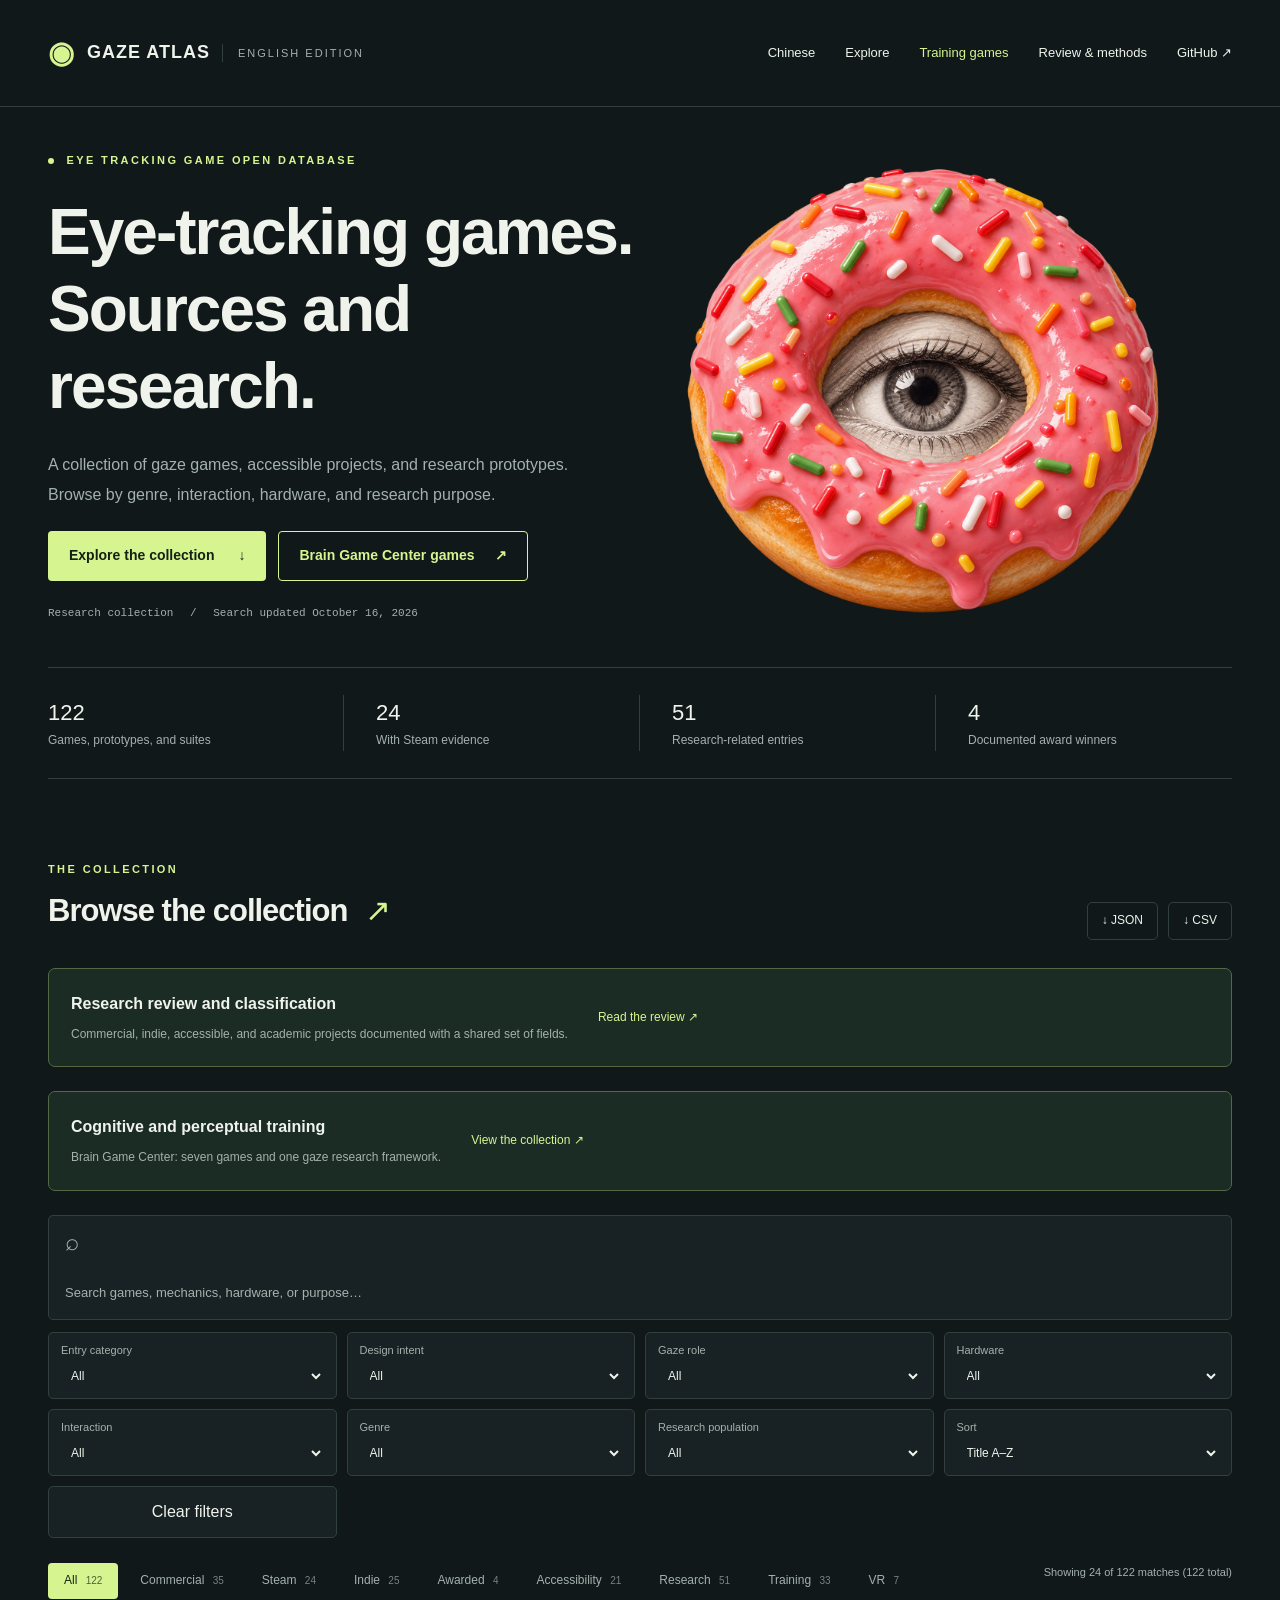
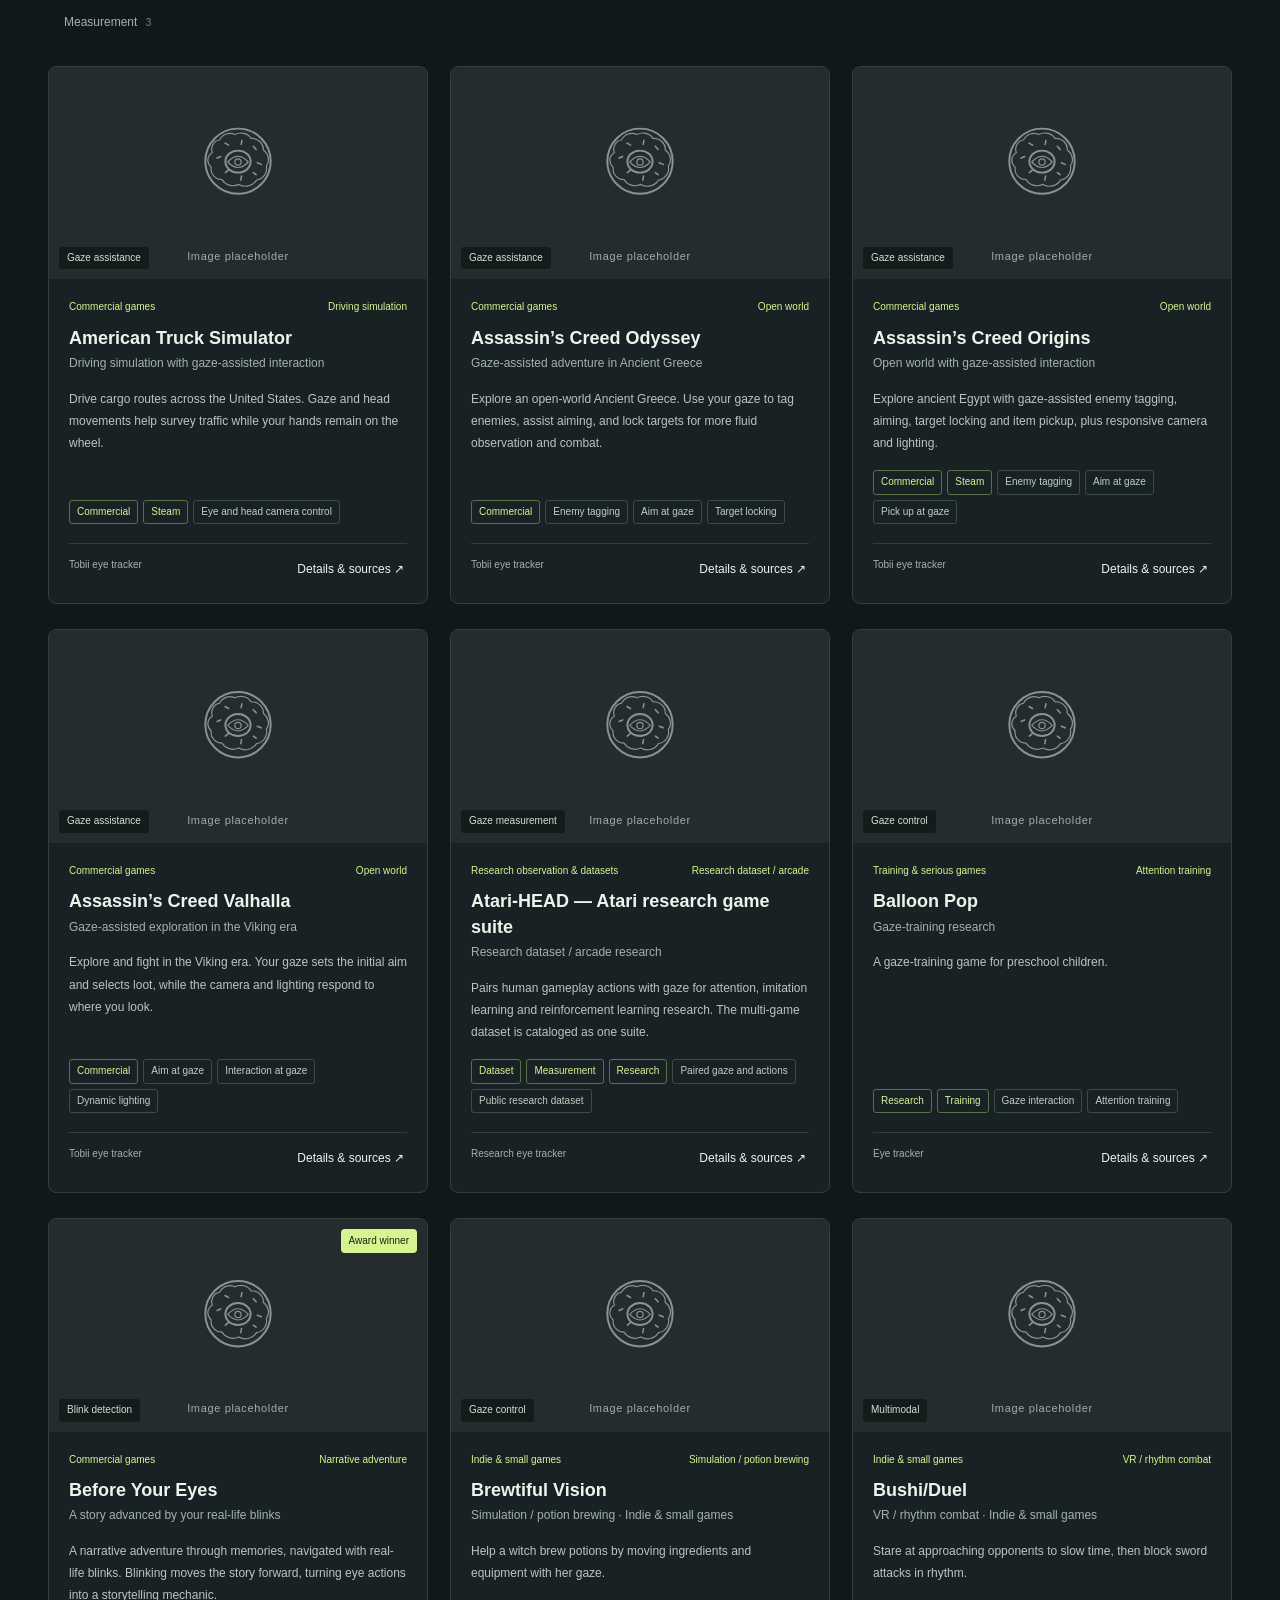
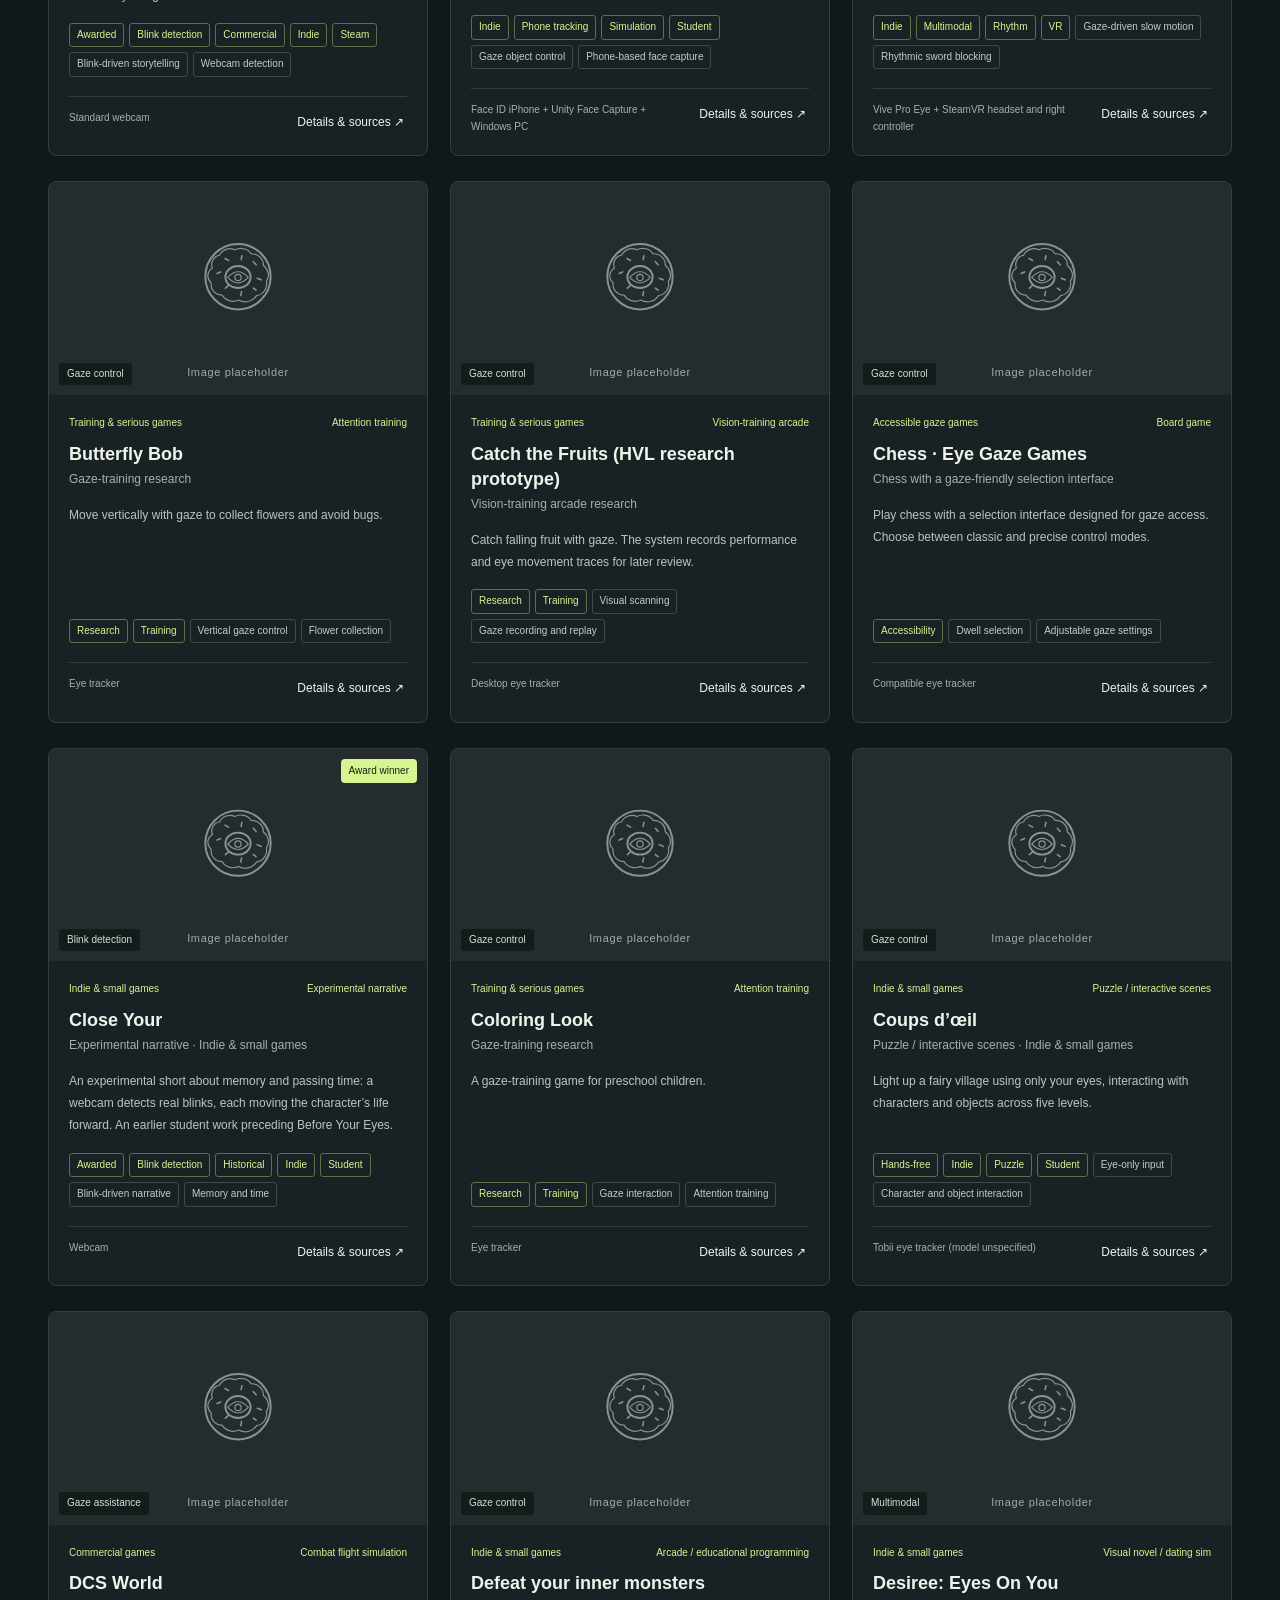
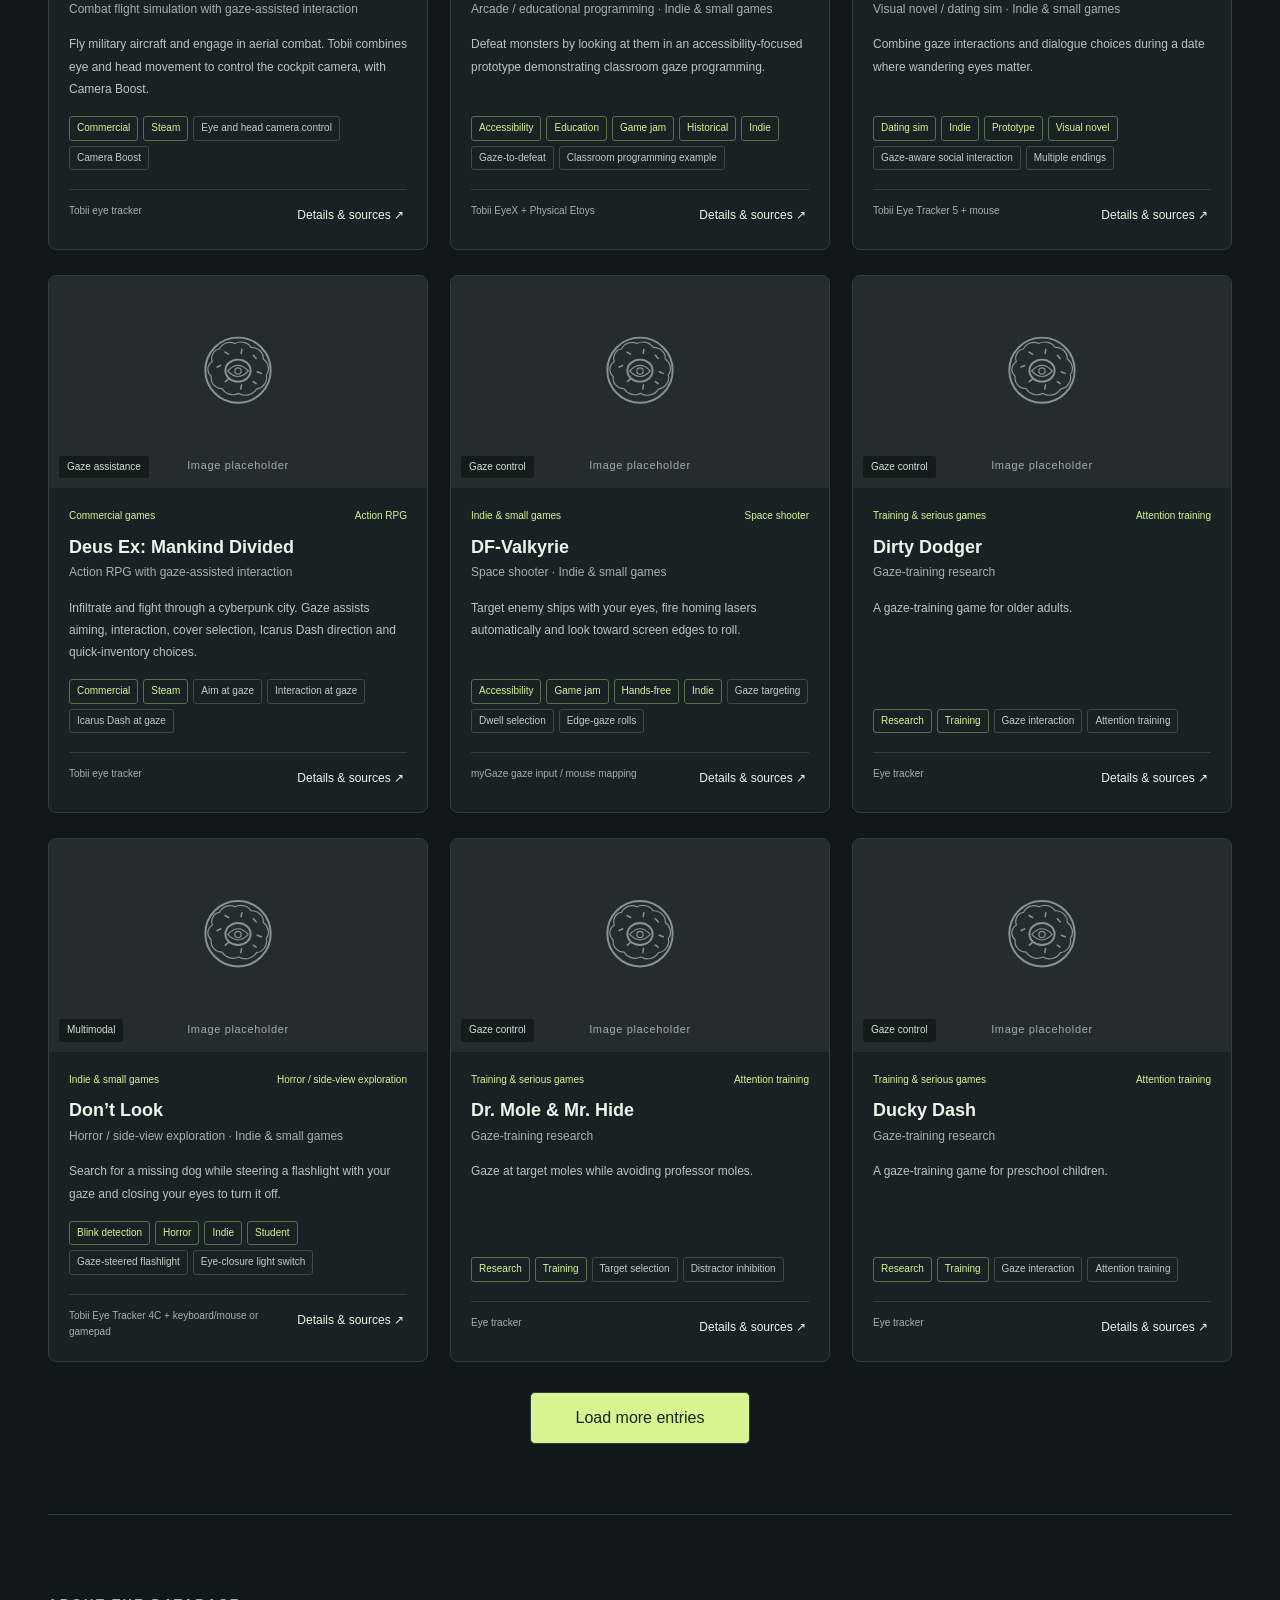
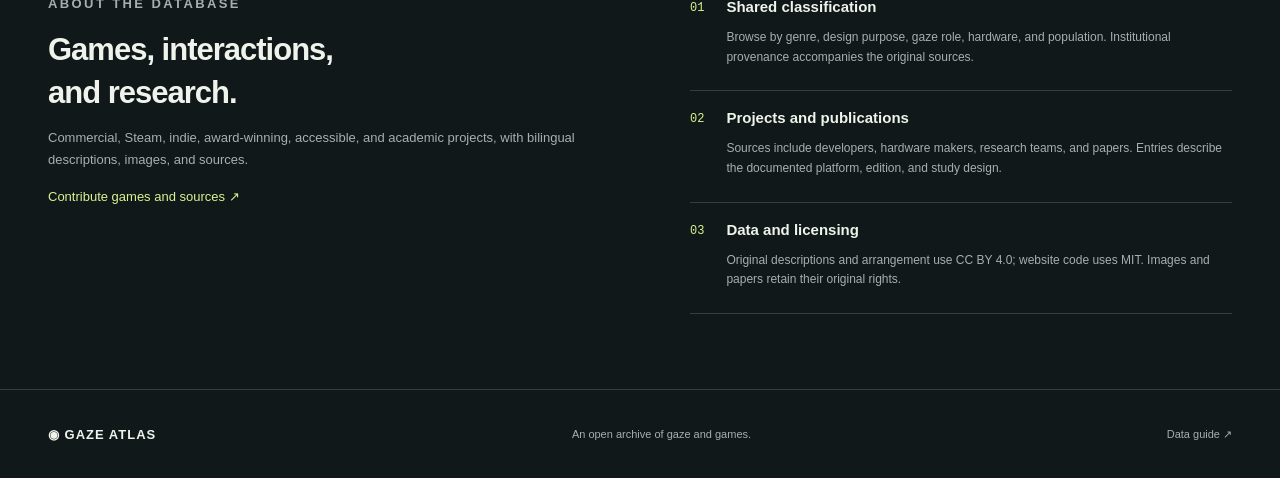
==== en/index.html @ c1f65f8a "Replace generic image placeholder with a gray line-art donut-eye icon" ====
<!doctype html>
<html lang="en"><head><meta charset="utf-8"><meta name="viewport" content="width=device-width,initial-scale=1"><meta name="description" content="An open database of eye-tracking games: commercial titles, accessible gaze games, and research prototypes, with images, hardware requirements, and sources."><title>Gaze Atlas · Eye-Tracking Game Open Database</title><link rel="stylesheet" href="../style.css?v=20261016-graydonut"><script src="../app.js?v=20261016-graydonut" defer></script><link rel="alternate" hreflang="zh-CN" href="../"><link rel="alternate" hreflang="en" href="./"><style>html[lang=en] h1{font-size:clamp(44px,5vw,70px);letter-spacing:-2px}html[lang=en] .stats strong{font-size:22px}html[lang=en] .toolbar label{flex-wrap:wrap}html[lang=en] .detail-body dl{grid-template-columns:105px 1fr}@media(max-width:640px){html[lang=en] .hero h1{font-size:48px}html[lang=en] nav{gap:12px}html[lang=en] h2{font-size:23px}html[lang=en] .section-head{gap:10px}html[lang=en] .downloads{flex-shrink:0}html[lang=en] .filter-row button{font-size:11px;padding:8px}html[lang=en] .toolbar select{max-width:140px}}</style></head>
<body><a class="skip" href="#catalog">Skip to game collection</a><header><a class="brand" href="./"><span class="eye">◉</span> GAZE ATLAS <span class="brand-sub">ENGLISH EDITION</span></a><nav aria-label="Main navigation"><a href="../" lang="zh-CN" aria-label="Switch to Chinese">Chinese</a><a href="#catalog">Explore</a><a class="training-nav" href="related-training.html">Training games</a><a href="review.html">Review & methods</a><a href="https://github.com/sharkburger/eyeTrackingGame_OpenDataBase" target="_blank" rel="noopener">GitHub ↗</a></nav></header>
<main><section class="hero"><div><p class="eyebrow"><span></span> EYE TRACKING GAME OPEN DATABASE</p><h1>Eye-tracking games.<br>Sources and research.</h1><p class="intro">A collection of gaze games, accessible projects, and research prototypes.<br>Browse by genre, interaction, hardware, and research purpose.</p><div class="hero-actions"><a class="primary" href="#catalog">Explore the collection <span>↓</span></a><a class="secondary" href="related-training.html">Brain Game Center games <span>↗</span></a></div><p class="edition">Research collection <span>/</span> Search updated October 16, 2026</p></div><div class="hero-art hero-donut" aria-hidden="true"><img src="../assets/donut-eye.png?v=20261016-graydonut" alt="" width="1254" height="1254" fetchpriority="high"></div></section>
<section class="stats" aria-label="Database statistics"><div><strong id="total">…</strong><span>Games, prototypes, and suites</span></div><div><strong id="steam-count">…</strong><span>With Steam evidence</span></div><div><strong id="research-count">…</strong><span>Research-related entries</span></div><div><strong id="award-count">…</strong><span>Documented award winners</span></div></section>
<section id="catalog" class="catalog"><div class="section-head"><div><p class="eyebrow">THE COLLECTION</p><h2>Browse the collection<span>↗</span></h2></div><div class="downloads"><a href="data/games.json?v=20261016-graydonut" download>↓ JSON</a><a href="data/games.csv?v=20261016-graydonut" download>↓ CSV</a></div></div><div class="review-callout"><div><b>Research review and classification</b><p>Commercial, indie, accessible, and academic projects documented with a shared set of fields.</p></div><a href="review.html">Read the review ↗</a></div>
 <div class="review-callout training-link"><div><b>Cognitive and perceptual training</b><p>Brain Game Center: seven games and one gaze research framework.</p></div><a href="related-training.html">View the collection ↗</a></div><div class="toolbar"><label class="search"><span>⌕</span><input id="search" type="search" placeholder="Search games, mechanics, hardware, or purpose…" aria-label="Search games"></label></div><div class="advanced-filters"><label>Entry category<select id="category"><option value="">All</option></select></label><label>Design intent<select id="intent"><option value="">All</option></select></label><label>Gaze role<select id="role"><option value="">All</option></select></label><label>Hardware<select id="device"><option value="">All</option></select></label><label>Interaction<select id="interaction"><option value="">All</option></select></label><label>Genre<select id="genre"><option value="">All</option></select></label><label>Research population<select id="population"><option value="">All</option></select></label><label>Sort<select id="sort"><option value="curated">Title A–Z</option><option value="title">Title Z–A</option><option value="year">Verified year, newest</option></select></label><button id="clear-filters">Clear filters</button></div><div class="filter-row"><div id="categories" role="group" aria-label="Cross-cutting tags"></div><span id="count" aria-live="polite"></span></div><div id="grid" class="grid"></div><div class="more-wrap"><button id="more" hidden>Load more entries</button></div><div id="empty" hidden><h3>Explore more entries</h3><p>Try a different keyword or reset the filters.</p><button id="reset">Reset filters</button></div><p id="error" hidden role="alert">Unable to load the collection. Refresh the page or download the <a href="data/games.json?v=20261016-graydonut">JSON dataset</a>.</p></section>
<section id="about" class="about"><div><p class="eyebrow">ABOUT THE DATABASE</p><h2>Games, interactions,<br>and research.</h2><p>Commercial, Steam, indie, award-winning, accessible, and academic projects, with bilingual descriptions, images, and sources.</p><a href="https://github.com/sharkburger/eyeTrackingGame_OpenDataBase/issues/new">Contribute games and sources ↗</a></div><div class="method"><article><span>01</span><div><h3>Shared classification</h3><p>Browse by genre, design purpose, gaze role, hardware, and population. Institutional provenance accompanies the original sources.</p></div></article><article><span>02</span><div><h3>Projects and publications</h3><p>Sources include developers, hardware makers, research teams, and papers. Entries describe the documented platform, edition, and study design.</p></div></article><article><span>03</span><div><h3>Data and licensing</h3><p>Original descriptions and arrangement use CC BY 4.0; website code uses MIT. Images and papers retain their original rights.</p></div></article></div></section></main>
<footer><a class="brand" href="./">◉ GAZE ATLAS</a><p>An open archive of gaze and games.</p><a href="README.md">Data guide ↗</a></footer>
<dialog id="detail" aria-labelledby="detail-title"><button class="close" aria-label="Close details">×</button><div id="detail-content"></div></dialog><noscript><p>The collection requires JavaScript. You can still download <a href="data/games.json?v=20261016-graydonut">JSON</a> or <a href="data/games.csv?v=20261016-graydonut">CSV</a> to view all entries.</p></noscript></body></html>
---- style.css ----
:root{color-scheme:dark;--bg:#101819;--panel:#182224;--ink:#eff3eb;--muted:#a4b1ad;--accent:#d6f591;--line:#31403e}*{box-sizing:border-box}html{scroll-behavior:smooth;scroll-padding-top:24px}body{margin:0;background:var(--bg);color:var(--ink);font-family:Inter,"PingFang SC","Microsoft YaHei",sans-serif;line-height:1.65}a{color:inherit;text-decoration:none}button,input,select{font:inherit}button,a,input,select{touch-action:manipulation}button,a{transition:background .2s,color .2s,transform .2s}a:hover{color:var(--accent)}:focus-visible{outline:2px solid var(--accent);outline-offset:5px}.skip{position:absolute;left:20px;top:-100px;background:var(--accent);color:#102014;padding:12px;z-index:10}.skip:focus{top:8px}header,main,footer{max-width:1380px;margin:auto}header{padding:28px 48px;display:flex;justify-content:space-between;align-items:center;border-bottom:1px solid var(--line)}.brand{font-size:18px;font-weight:800;letter-spacing:1px;display:flex;gap:12px;align-items:center}.eye{font-size:30px;color:var(--accent)}.brand-sub{font-size:11px;letter-spacing:2px;color:var(--muted);border-left:1px solid var(--line);padding-left:15px;font-weight:400}nav{display:flex;gap:30px;font-size:13px}main{padding:0 48px}.hero{position:relative;min-height:560px;display:grid;grid-template-columns:1.15fr 1fr;align-items:center;overflow:hidden}.eyebrow{color:var(--accent);font-size:11px;letter-spacing:2.4px;font-weight:600}.eyebrow span{display:inline-block;background:var(--accent);width:6px;height:6px;border-radius:50%;margin-right:7px}h1{font-size:clamp(48px,5.6vw,78px);letter-spacing:-3px;line-height:1.2;margin:25px 0}.intro{font-size:16px;color:var(--muted);line-height:1.9}.primary{background:var(--accent);color:#152014;display:inline-flex;gap:45px;padding:13px 21px;font-size:14px;font-weight:700;margin-top:20px;border-radius:4px}.primary:hover{background:#e5ffb1;color:#152014;transform:translateY(-2px)}.edition{font-family:monospace;color:var(--muted);font-size:11px;margin-top:23px}.edition span{padding:0 10px}.hero-art{position:relative;aspect-ratio:1;max-height:480px;background:radial-gradient(ellipse at center,#263a2b55,transparent 65%)}.orbit{position:absolute;left:50%;top:50%;border:1px solid #63865d66;border-radius:50%;transform:translate(-50%,-50%)}.orbit-a{width:90%;height:90%}.orbit-b{width:70%;height:70%;border-style:dashed;transform:translate(-50%,-50%) rotate(25deg)}.orbit-c{width:44%;height:44%;border:1px solid #a7cb7288;background:radial-gradient(circle,#d6f59114,transparent 75%)}.hero-art:before,.hero-art:after{content:"";position:absolute;background:#52684c55;left:50%;top:6%;width:1px;height:88%}.hero-art:after{transform:rotate(90deg)}.reticle{position:absolute;left:50%;top:50%;transform:translate(-50%,-50%);border:1px solid var(--accent);height:70px;width:105px;display:grid;place-content:center;background:#18251c;border-radius:50%;box-shadow:0 0 65px #d6f59122}.reticle span{color:var(--accent);font-size:30px;text-align:center;line-height:1}.reticle b{position:absolute;white-space:nowrap;left:10px;top:85px;font-size:10px;font-family:monospace;color:var(--accent);letter-spacing:2px}.art-label{position:absolute;color:#b4c7a4;font-family:monospace;letter-spacing:2px;font-size:10px}.label-a{left:3%;top:20%}.label-b{right:0;bottom:25%}.label-c{left:32%;bottom:0}.dot{width:9px;height:9px;border-radius:50%;background:var(--accent);position:absolute;box-shadow:0 0 14px #d6f591}.dot-a{top:25%;right:24%}.dot-b{bottom:18%;left:21%}.stats{border-block:1px solid var(--line);display:grid;grid-template-columns:repeat(4,1fr);padding:27px 0}.stats div{display:flex;flex-direction:column;padding-left:32px;border-right:1px solid var(--line)}.stats div:first-child{padding-left:0}.stats div:last-child{border:0}.stats strong{font-size:24px;font-weight:500}.stats span{font-size:12px;color:var(--muted)}.catalog{padding:70px 0}.section-head{display:flex;justify-content:space-between;align-items:end;margin-bottom:28px}h2{font-size:31px;line-height:1.4;letter-spacing:-1px;margin:8px 0}h2 span{color:var(--accent);margin-left:18px;font-weight:400}.downloads{display:flex;gap:10px}.downloads a{border:1px solid var(--line);border-radius:5px;padding:8px 14px;font-size:12px}.toolbar{display:flex;gap:12px}.toolbar label{font-size:11px;color:var(--muted);display:flex;align-items:center;gap:12px;padding:10px 15px;background:var(--panel);border:1px solid var(--line);border-radius:5px}.toolbar .search{flex:1;padding:6px 16px}.search span{font-size:24px}.search input{width:100%;background:transparent;border:0;color:var(--ink);padding:9px 0;font-size:13px}.search input::placeholder{color:var(--muted)}select{max-width:185px;border:0;background:var(--panel);color:var(--ink);font-size:12px;padding:6px}.filter-row{display:flex;justify-content:space-between;align-items:center;margin:25px 0}.filter-row button{background:transparent;border:0;color:var(--muted);font-size:12px;padding:8px 16px;cursor:pointer;border-radius:4px}.filter-row button[aria-pressed=true]{background:var(--accent);color:#182313}.filter-row button:hover{color:var(--ink);background:#34433c}.filter-row #categories{display:flex;gap:6px}#count{font-size:11px;color:var(--muted)}.grid{display:grid;grid-template-columns:repeat(3,minmax(0,1fr));gap:25px 22px}.card{background:var(--panel);border:1px solid var(--line);border-radius:8px;overflow:hidden;display:flex;flex-direction:column}.card:hover{border-color:#779664}.image-wrap{position:relative;aspect-ratio:16/9;background:#223435;overflow:hidden}.image-wrap img{width:100%;height:100%;object-fit:cover;transition:transform .4s}.card:hover img{transform:scale(1.035)}.image-label{position:absolute;bottom:10px;left:10px;padding:3px 8px;font-size:10px;border-radius:3px;background:#101819df;color:#d1dfd6}.image-error{position:absolute;inset:0;display:grid;place-content:center;text-align:center;padding:24px;color:var(--muted);background:linear-gradient(135deg,#203530,#182024);font-size:13px}.card-body{padding:20px;display:flex;flex-direction:column;flex:1}.card-meta{display:flex;justify-content:space-between;font-size:10px;letter-spacing:1px;color:var(--accent);margin-bottom:10px}.card h3{font-size:18px;line-height:1.4;margin:0 0 3px}.cn{font-size:12px;color:var(--muted);margin:0 0 14px}.desc{color:#bac5c0;font-size:12px;line-height:1.85;margin:0 0 16px}.tags{display:flex;gap:5px;flex-wrap:wrap;margin-top:auto}.tag{font-size:10px;border:1px solid #3c4b47;color:#c0cec4;padding:3px 7px;border-radius:3px}.card-bottom{display:flex;justify-content:space-between;gap:8px;align-items:center;margin-top:19px;padding-top:13px;border-top:1px solid var(--line)}.card-bottom span{font-size:10px;color:var(--muted)}.details{background:transparent;color:var(--ink);border:0;padding:3px;font-size:12px;cursor:pointer}.details:hover{color:var(--accent)}.about{border-top:1px solid var(--line);padding:65px 0 75px;display:grid;grid-template-columns:1fr 1fr;gap:100px}.about p{font-size:13px;color:var(--muted)}.about a{font-size:13px;color:var(--accent)}.method article{display:flex;gap:22px;padding:15px 0;border-bottom:1px solid var(--line)}.method article>span{color:var(--accent);font-family:monospace;font-size:12px;padding-top:4px}.method h3{font-size:15px;margin:0}.method p{font-size:12px;margin:8px 0}footer{padding:24px 48px;border-top:1px solid var(--line);display:flex;justify-content:space-between;align-items:center;font-size:11px;color:var(--muted)}footer .brand{font-size:13px;color:var(--ink)}dialog{background:var(--panel);color:var(--ink);border:1px solid var(--line);border-radius:12px;padding:0;width:min(760px,94vw);max-height:88vh}dialog::backdrop{background:#000b;backdrop-filter:blur(5px)}.close{position:absolute;right:14px;top:14px;background:#101819ed;color:white;border:1px solid #64776c;border-radius:50%;width:36px;height:36px;font-size:23px;cursor:pointer;z-index:2}.detail-img{width:100%;max-height:330px;object-fit:cover}.detail-body{padding:28px}.detail-body h2{font-size:26px}.detail-body p{font-size:14px}.detail-body dl{display:grid;grid-template-columns:90px 1fr;font-size:13px;gap:12px}.detail-body dt{color:var(--muted)}.detail-body dd{margin:0}.source-links{display:flex;flex-wrap:wrap;gap:12px;margin-top:25px}.source-links a{color:var(--accent);font-size:13px;text-decoration:underline}.credit{font-size:11px!important;color:var(--muted)}#empty{text-align:center;padding:70px 10px}#empty button{background:var(--accent);padding:10px 20px;border:0;border-radius:4px;cursor:pointer}#empty p{color:var(--muted)}[hidden]{display:none!important}@media(max-width:1050px){header{padding-inline:28px}main{padding-inline:28px}.brand-sub{display:none}.toolbar{flex-wrap:wrap}.search{min-width:100%}.grid{grid-template-columns:repeat(2,minmax(0,1fr))}.about{gap:40px}.hero{min-height:520px}.hero-art{min-width:300px}.stats strong{font-size:20px}}@media(max-width:640px){header{padding:18px 20px}.brand{font-size:14px}.eye{font-size:22px}nav{gap:14px;font-size:11px}nav a[href="#catalog"]{display:none}main{padding:0 20px}.hero{grid-template-columns:1fr;min-height:auto;padding:35px 0}.hero-art{position:absolute;width:230px;min-width:0;right:-70px;top:150px;opacity:.25;pointer-events:none}.hero h1{font-size:53px;position:relative;z-index:1}.hero .intro{position:relative;z-index:1;font-size:14px}.stats{grid-template-columns:1fr 1fr;gap:20px}.stats div{padding-left:15px}.stats div:nth-child(3){padding-left:0}.stats div:nth-child(2){border:0}.stats strong{font-size:20px}.catalog{padding:45px 0}.section-head{align-items:center}h2{font-size:25px}.section-head h2 span{display:none}.downloads{gap:5px}.downloads a{padding:7px;font-size:10px}.toolbar{gap:8px}.toolbar label{padding:6px 9px;flex:1;gap:5px}.toolbar select{max-width:125px;font-size:11px}.filter-row{align-items:start;gap:10px;flex-direction:column}.filter-row #categories{gap:2px;flex-wrap:wrap}.filter-row button{padding:8px 11px}.grid{grid-template-columns:1fr;gap:20px}.card h3{font-size:20px}.desc{font-size:13px}.about{grid-template-columns:1fr;gap:25px;padding:40px 0}footer{padding:22px 20px;gap:15px;flex-wrap:wrap}footer p{display:none}.detail-body{padding:20px}.detail-body dl{grid-template-columns:70px 1fr}}@media(prefers-reduced-motion:reduce){*{scroll-behavior:auto!important;transition:none!important}}

/* EXPANDED REVIEW */

.review-callout{display:flex;align-items:center;gap:30px;background:#1b2c25;border:1px solid #526944;border-radius:7px;padding:22px;margin-bottom:24px}.review-callout b{font-size:16px}.review-callout p{font-size:12px;color:var(--muted);margin:7px 0 0}.review-callout>a{min-width:180px;color:var(--accent);font-size:12px}.advanced-filters{display:grid;grid-template-columns:repeat(4,minmax(0,1fr));gap:10px;margin-top:12px}.advanced-filters label{font-size:11px;color:var(--muted);display:flex;flex-direction:column;gap:3px;padding:8px 12px;border:1px solid var(--line);border-radius:5px;background:var(--panel)}.advanced-filters select{max-width:none;width:100%;font-size:12px}.advanced-filters button,.more-wrap button{border:1px solid var(--line);background:var(--panel);color:var(--ink);border-radius:5px;padding:12px;cursor:pointer}.more-wrap{text-align:center;margin-top:30px}.more-wrap button{min-width:220px;background:var(--accent);color:#182313}.filter-row{align-items:flex-start;gap:15px}.filter-row #categories{flex-wrap:wrap;gap:6px;flex:1}.filter-row small{opacity:.7;font-size:10px;margin-left:5px}#count{max-width:210px;text-align:right}.card-meta{gap:12px;letter-spacing:0}.card-meta span:last-child{text-align:right}.card-bottom{align-items:flex-start}.card-bottom>span{max-width:58%}.card-bottom button{flex-shrink:0}.tag-scope{border-color:#5a7049;color:var(--accent)}.award-flag{position:absolute;top:10px;right:10px;background:#d6f591;color:#182313;border-radius:4px;padding:4px 8px;font-size:10px}.evidence{border-left:2px solid var(--accent);padding-left:14px;color:var(--muted)}.award-detail a{color:var(--accent);text-decoration:underline}.detail-body dd{overflow-wrap:anywhere}.detail-body .image-wrap{max-height:350px}.review-page{max-width:1000px;padding:50px 30px;margin:auto}.review-page h1{font-size:42px;letter-spacing:-1px}.review-page h2{font-size:26px;margin-top:42px}.review-page p,.review-page li{color:#c1cdc5;font-size:14px}.review-page a{color:var(--accent);text-decoration:underline}.review-page table{border-collapse:collapse;width:100%;font-size:13px}.review-page th,.review-page td{padding:12px;border-bottom:1px solid var(--line);text-align:left;vertical-align:top}.review-page th{color:var(--accent)}.review-page .note{padding:18px;border:1px solid var(--line);border-radius:7px;background:var(--panel)}@media(max-width:900px){.advanced-filters{grid-template-columns:repeat(3,minmax(0,1fr))}}@media(max-width:640px){.advanced-filters{grid-template-columns:repeat(2,minmax(0,1fr))}.review-callout{flex-direction:column;align-items:flex-start;gap:14px;padding:16px}.review-callout>a{min-width:0}.filter-row #categories{gap:5px}#count{max-width:none;text-align:left}.filter-row button{font-size:11px;padding:7px 9px}.card-meta{font-size:11px}.review-page{padding:30px 20px}.review-page h1{font-size:32px}.review-page table{font-size:11px}.review-page td,.review-page th{padding:8px}.review-page .table-scroll{overflow-x:auto}nav a[href="review.html"]{font-size:10px}}

/* Related training collection */
.topic-page{max-width:1320px;margin:0 auto;padding:65px 35px}.topic-page h1{font-size:clamp(32px,5vw,56px);line-height:1.15}.topic-intro{max-width:850px;font-size:18px;line-height:1.7}.scope-note{max-width:900px;color:var(--muted);line-height:1.7}.topic-links{display:flex;gap:20px;flex-wrap:wrap;margin:24px 0}.topic-links a,.topic-page>p a{color:var(--accent)}.topic-toolbar{display:flex;align-items:center;gap:14px;flex-wrap:wrap;margin:32px 0}.topic-toolbar input,.topic-toolbar select{background:#1b2926;border:1px solid #3b4b42;border-radius:5px;padding:12px;color:#edf2e8}.topic-toolbar input{min-width:250px}.training-card[hidden]{display:none}.training-card h2{font-size:23px;letter-spacing:0;margin:10px 0}.training-card p{line-height:1.7}.training-card dl{font-size:13px;display:grid;grid-template-columns:110px 1fr;gap:7px 14px}.training-card dt{color:var(--muted)}.training-card dd{margin:0}.training-card .source-links{margin-top:20px}.training-card .credit{font-size:11px;color:var(--muted)}.training-card .image-wrap{aspect-ratio:16/10}.training-card .image-wrap img{object-fit:contain;background:#18241f}@media(max-width:640px){.topic-page{padding:35px 18px}.topic-toolbar{align-items:stretch;flex-direction:column}.topic-toolbar input{min-width:0;width:100%}.topic-page h1{font-size:35px}.topic-links{gap:12px}.training-card dl{grid-template-columns:95px 1fr}}

/* Homepage collection links */
.hero-actions{display:flex;flex-wrap:wrap;gap:12px;align-items:stretch;margin-top:20px;position:relative;z-index:1}.hero-actions .primary{margin-top:0;gap:24px}.hero-actions>a{display:inline-flex;align-items:center;justify-content:space-between;min-height:50px}.hero-actions .secondary{border:1px solid var(--accent);border-radius:4px;color:var(--accent);padding:12px 20px;font-size:14px;font-weight:600;gap:20px}.hero-actions .secondary:hover{background:#d6f59114}.training-nav{color:var(--accent)}@media(max-width:850px){header{flex-wrap:wrap;gap:12px}nav{flex-wrap:wrap;gap:16px}}@media(max-width:640px){.hero-actions{align-items:stretch}.hero-actions>a{width:100%;font-size:13px}header nav{width:100%;justify-content:space-between;gap:10px}.hero-actions .secondary{font-size:13px}}

/* Donut-eye artwork */
.hero-donut{background:none;display:flex;align-items:center;justify-content:center}.hero-donut:before,.hero-donut:after{display:none}.hero-donut img{display:block;width:100%;height:100%;object-fit:contain}.image-wrap.collection-art{background:#141f20}.image-wrap.collection-art img{object-fit:contain;padding:20px}.artwork-caption{position:absolute;bottom:10px;right:10px;background:#172322dd;color:var(--muted);padding:3px 7px;border-radius:3px;font-size:10px}@media(max-width:640px){.hero-donut{position:relative;right:auto;top:auto;width:min(78vw,330px);min-width:0;max-height:none;opacity:1;margin:25px auto 0}.image-wrap.collection-art img{padding:16px}}

/* Neutral image placeholders */
.image-wrap.image-placeholder{background:#252c2e}.image-wrap.image-placeholder img{object-fit:cover;padding:0}.image-wrap.image-placeholder:after{content:attr(data-placeholder);position:absolute;bottom:14px;left:0;right:0;text-align:center;font-size:11px;letter-spacing:.06em;color:#a2abad;pointer-events:none}.training-card .image-wrap.image-placeholder img{background:#252c2e}
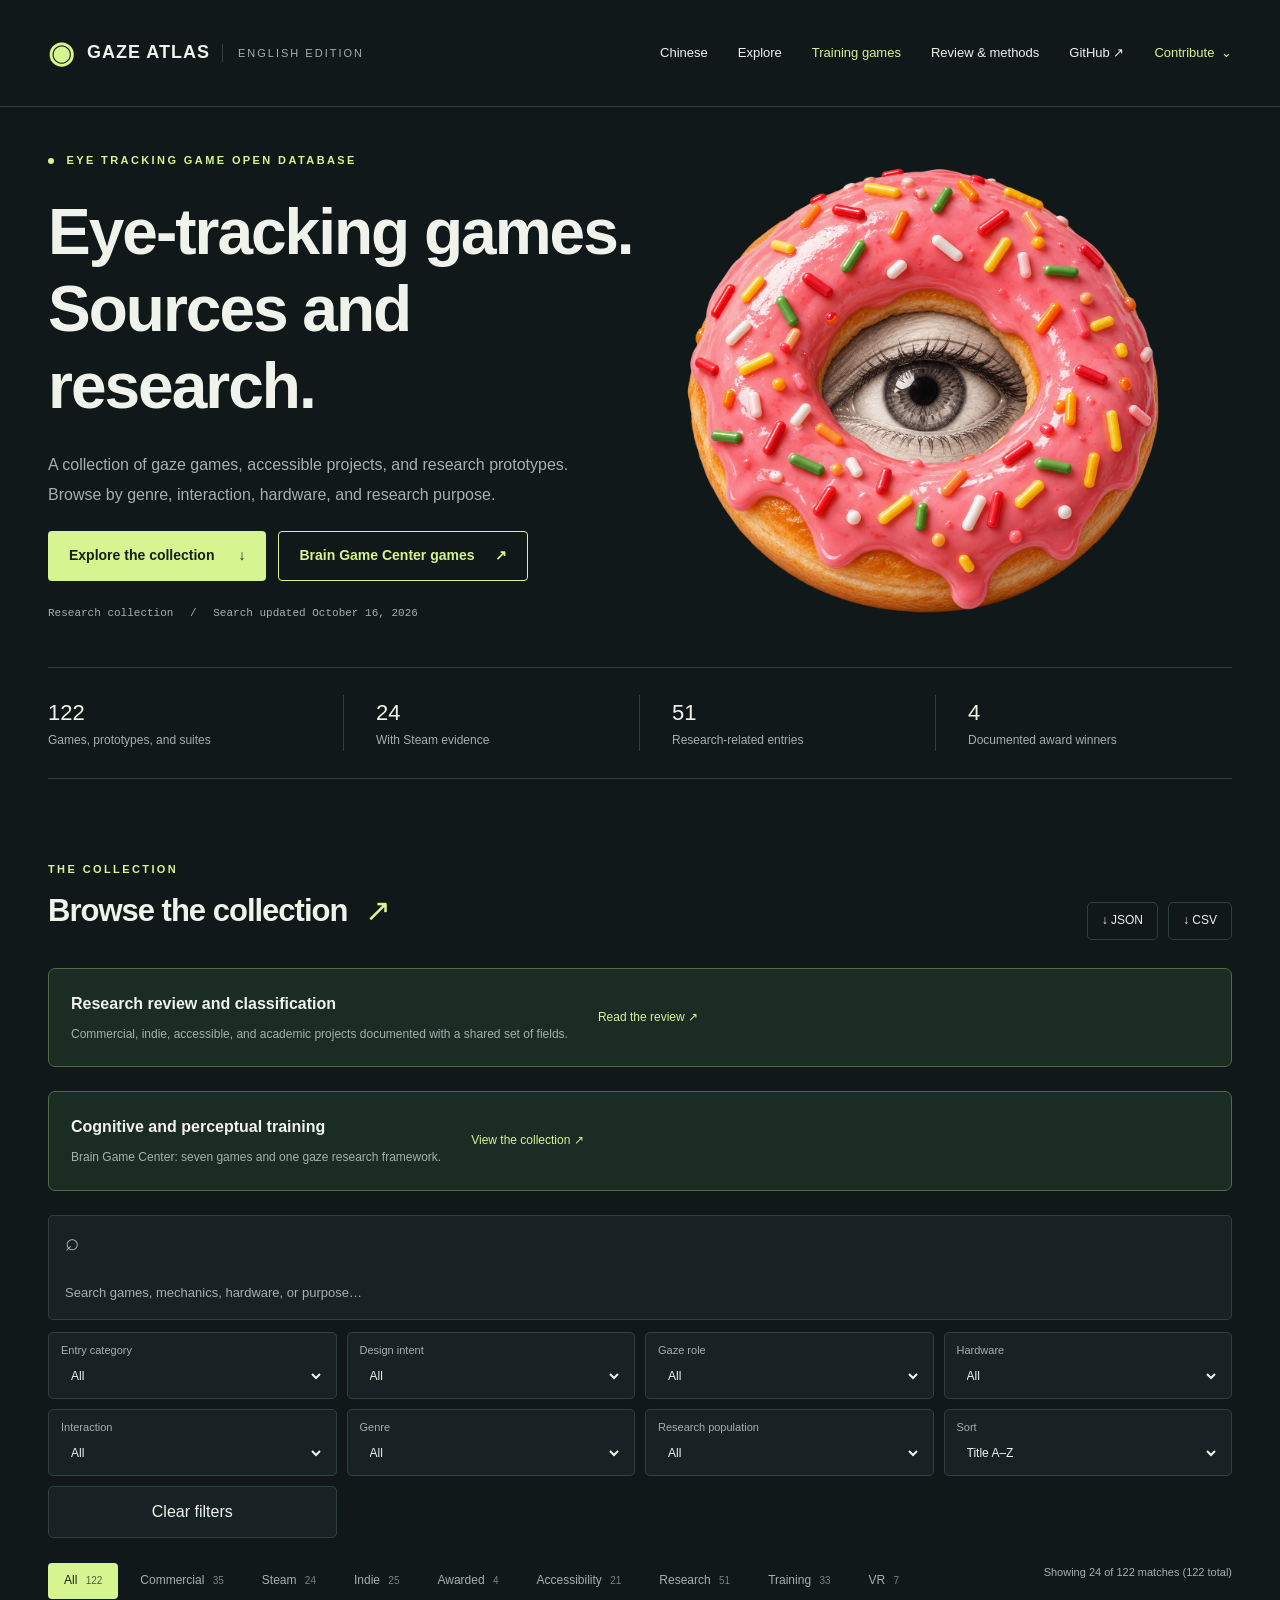
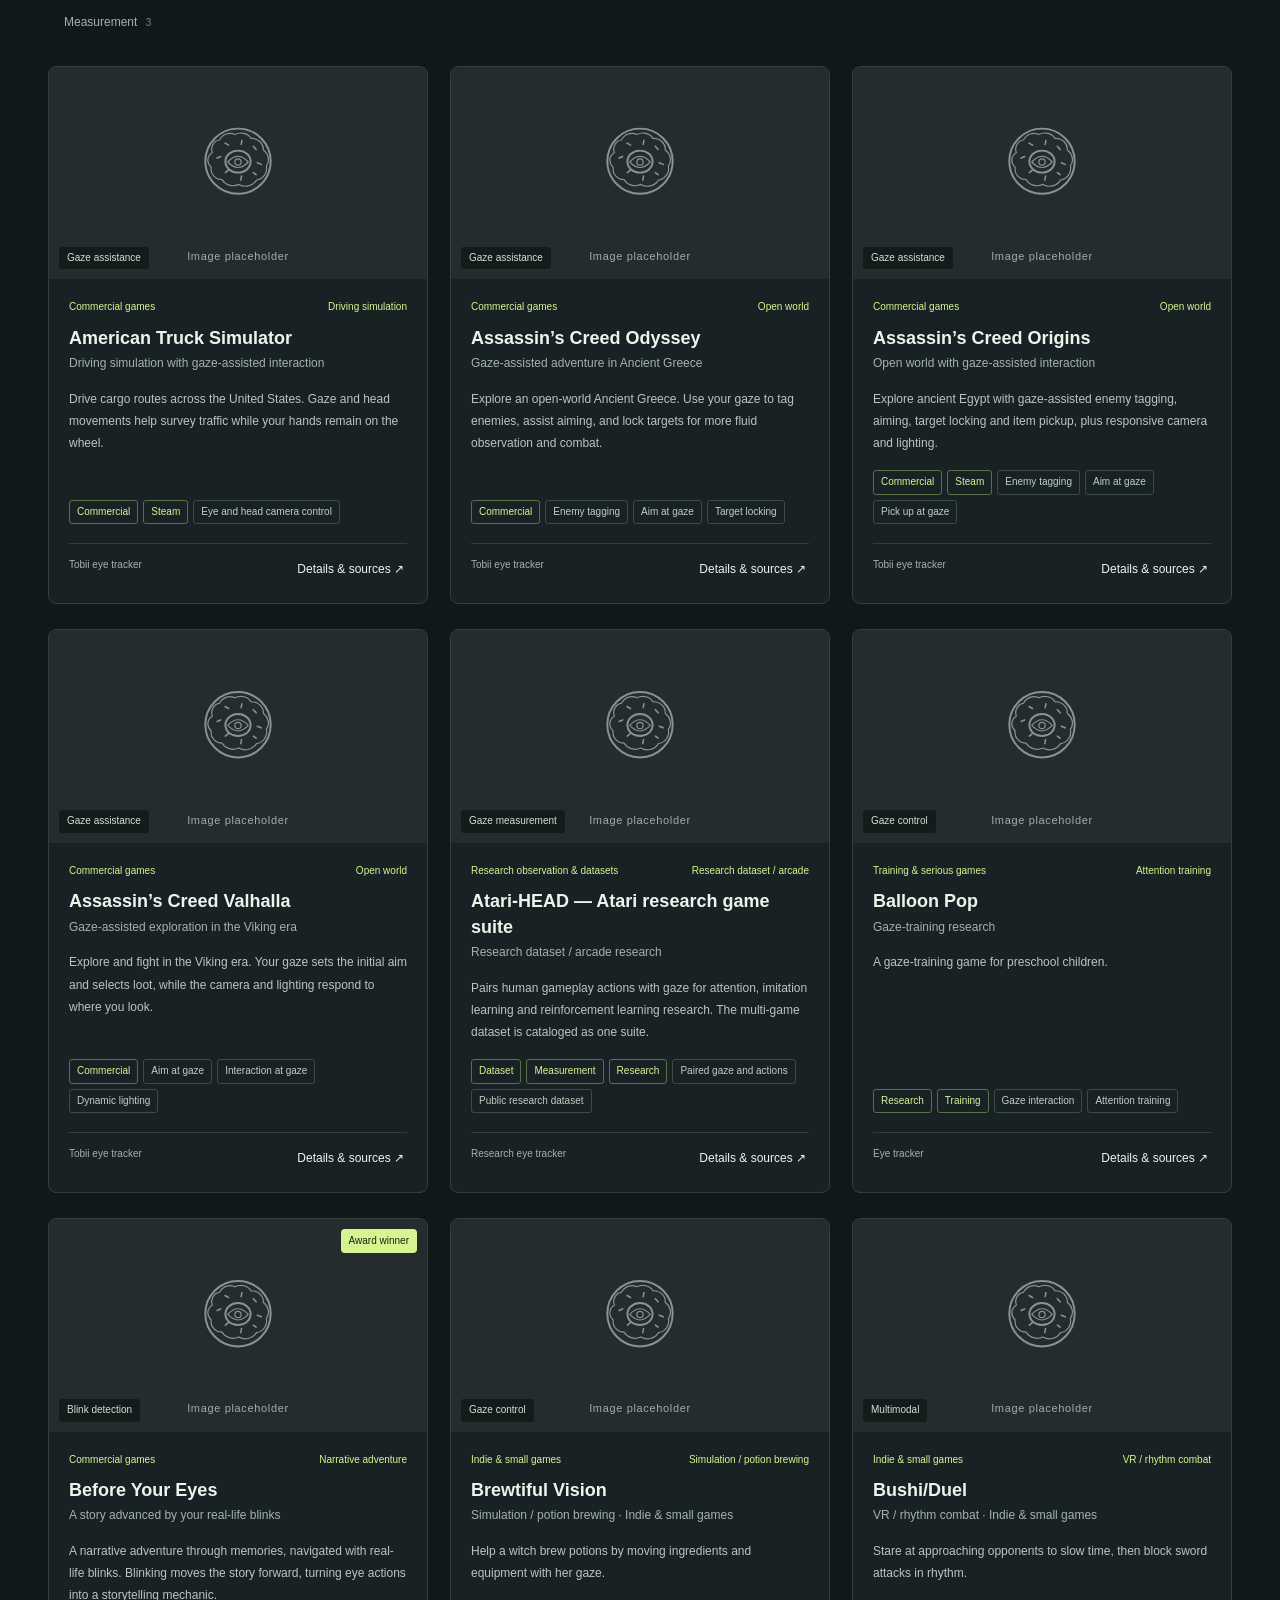
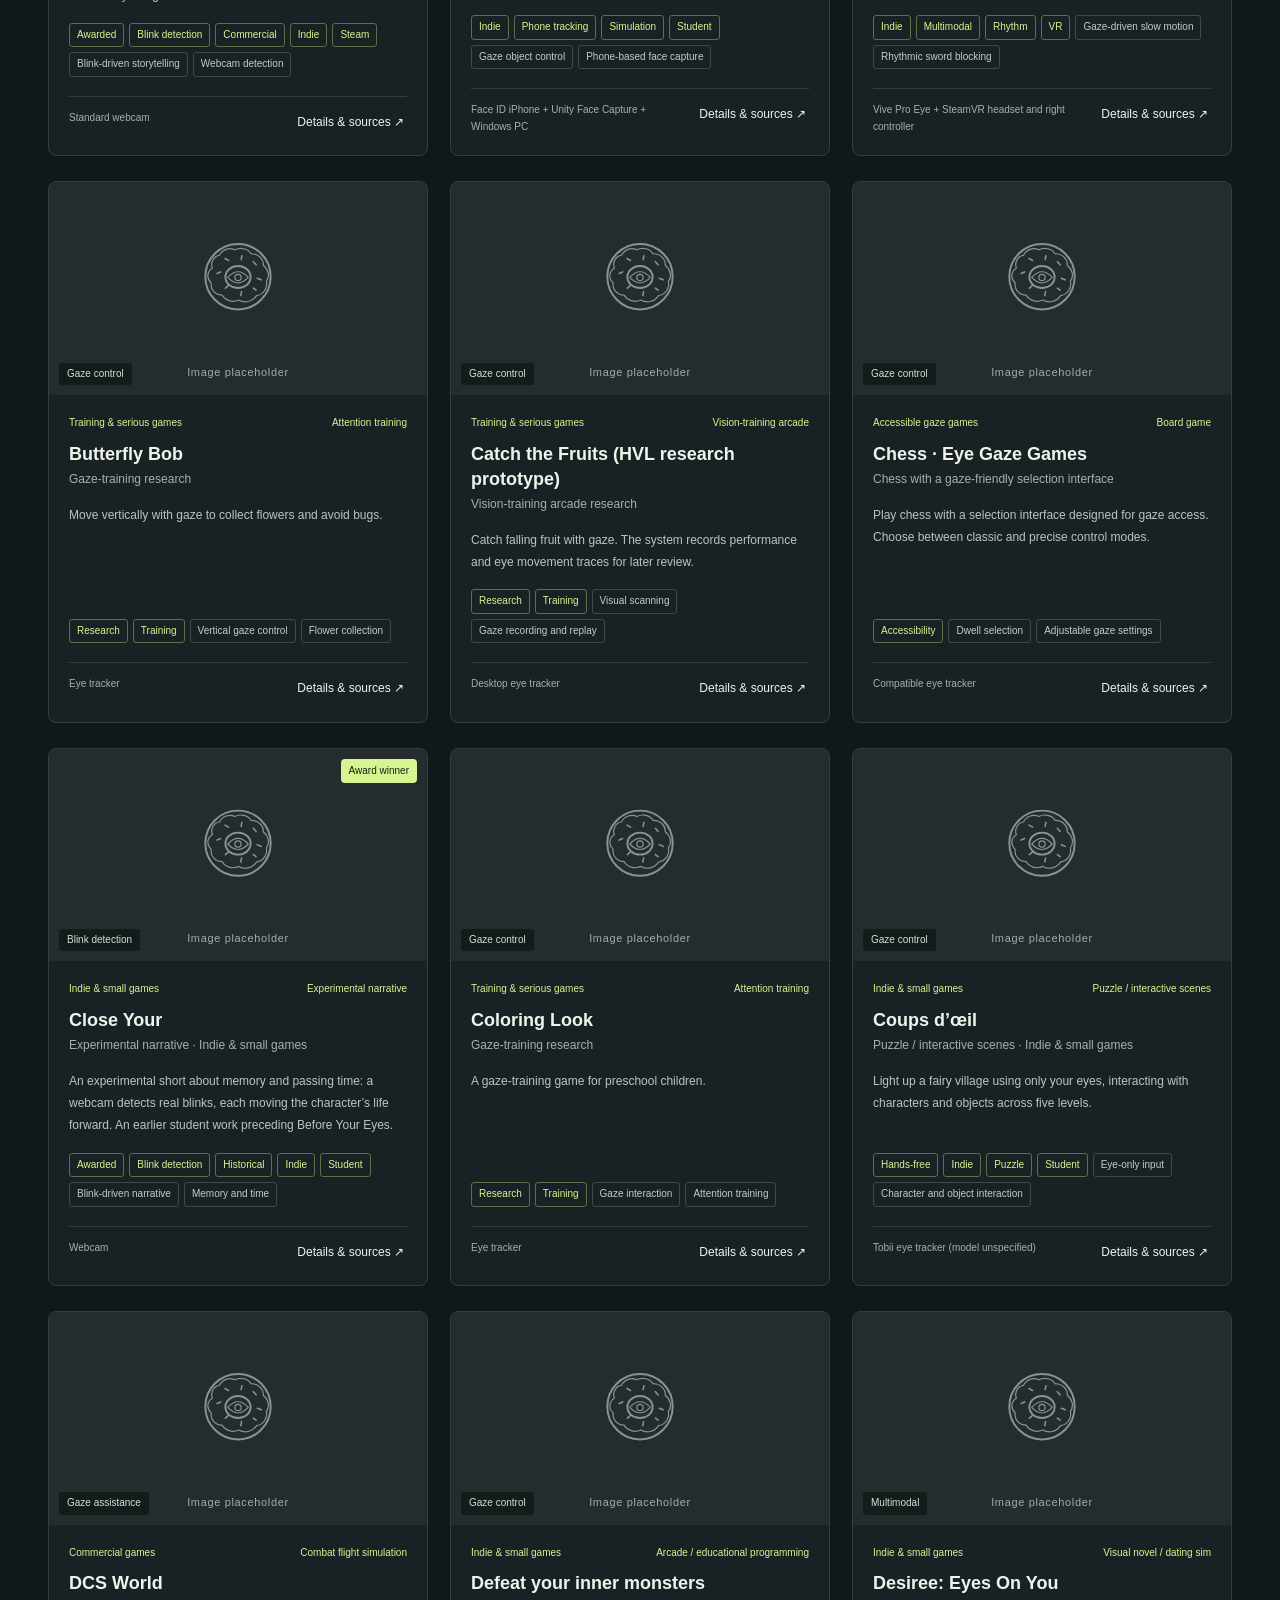
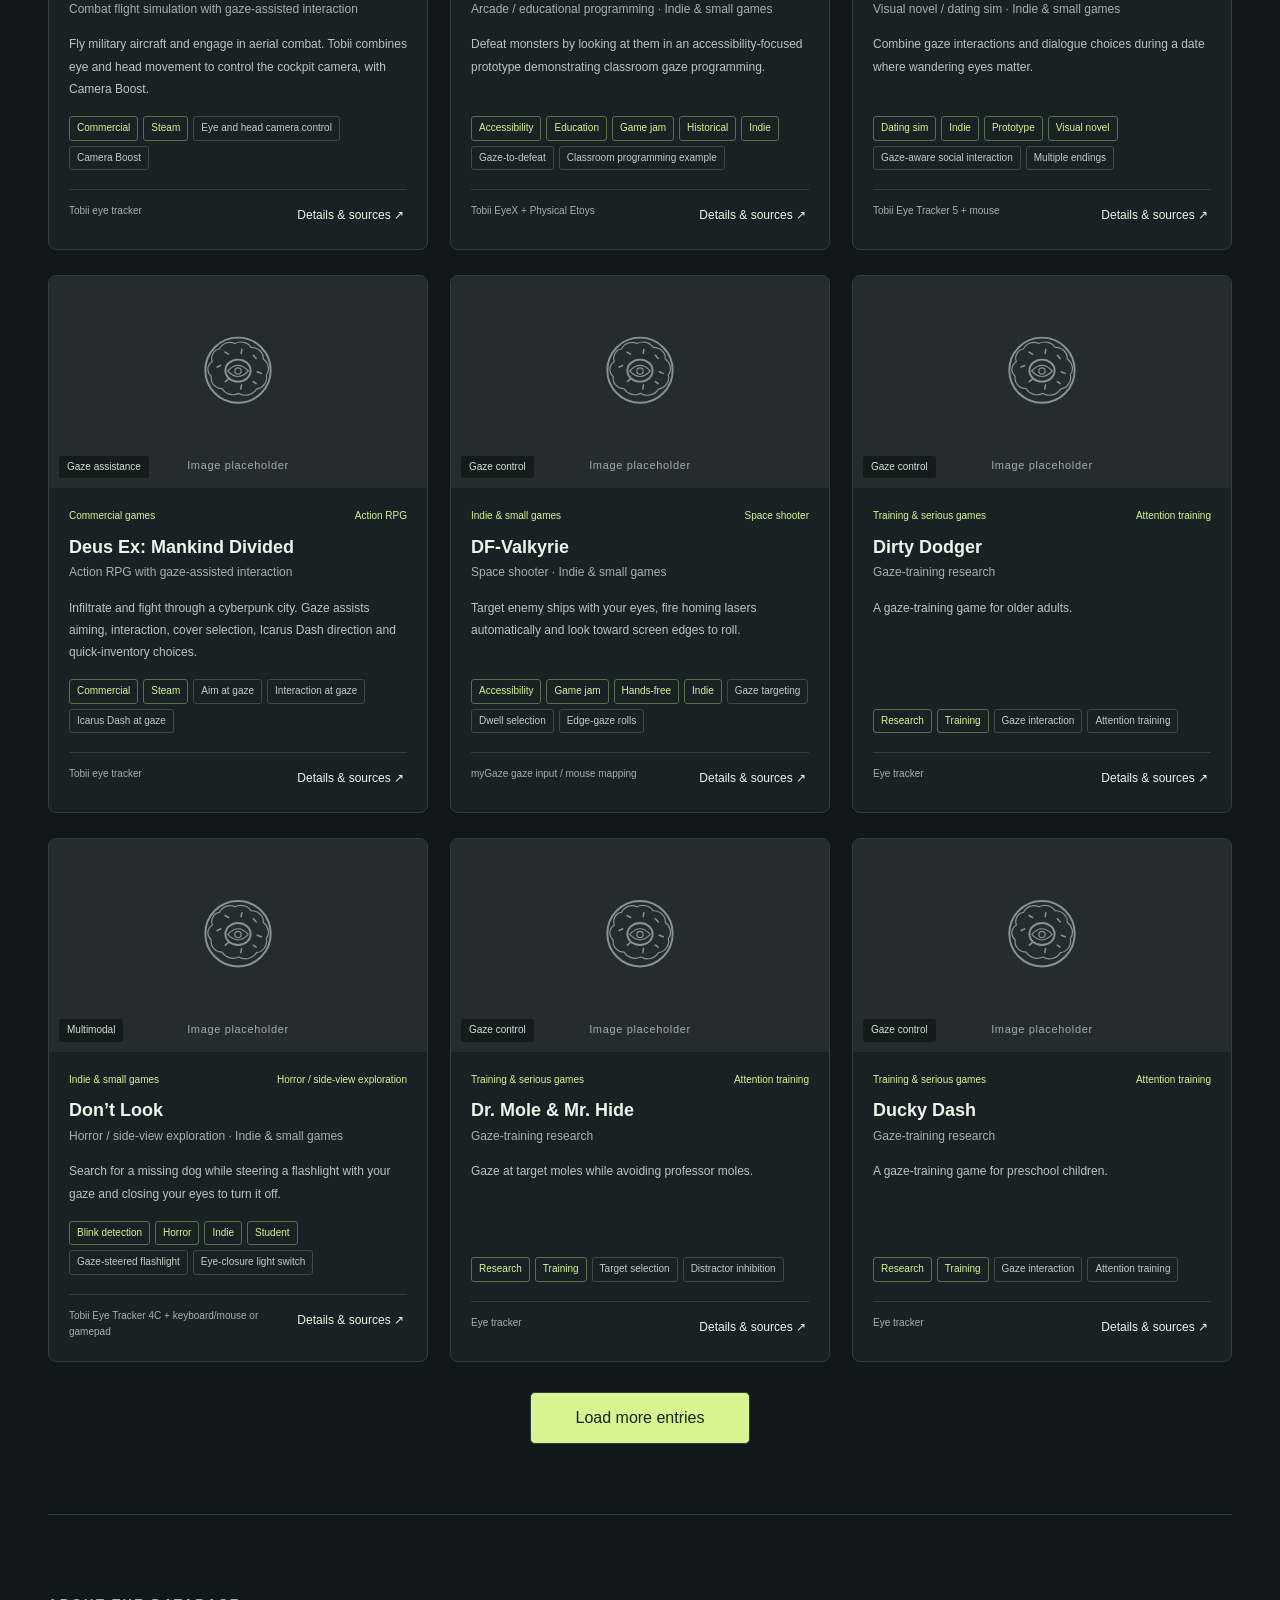
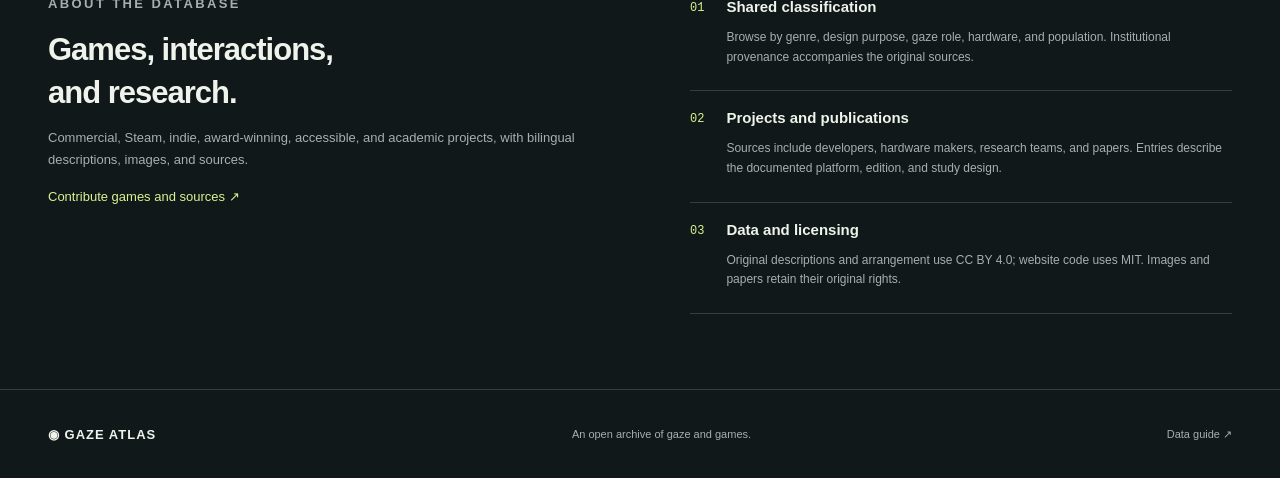
==== commit f36316b1: "Add bilingual community submissions, contribution guides, credits, and catalog validation" ====
--- a/en/index.html
+++ b/en/index.html
@@ -1,10 +1,10 @@
 <!doctype html>
-<html lang="en"><head><meta charset="utf-8"><meta name="viewport" content="width=device-width,initial-scale=1"><meta name="description" content="An open database of eye-tracking games: commercial titles, accessible gaze games, and research prototypes, with images, hardware requirements, and sources."><title>Gaze Atlas · Eye-Tracking Game Open Database</title><link rel="stylesheet" href="../style.css?v=20261016-graydonut"><script src="../app.js?v=20261016-graydonut" defer></script><link rel="alternate" hreflang="zh-CN" href="../"><link rel="alternate" hreflang="en" href="./"><style>html[lang=en] h1{font-size:clamp(44px,5vw,70px);letter-spacing:-2px}html[lang=en] .stats strong{font-size:22px}html[lang=en] .toolbar label{flex-wrap:wrap}html[lang=en] .detail-body dl{grid-template-columns:105px 1fr}@media(max-width:640px){html[lang=en] .hero h1{font-size:48px}html[lang=en] nav{gap:12px}html[lang=en] h2{font-size:23px}html[lang=en] .section-head{gap:10px}html[lang=en] .downloads{flex-shrink:0}html[lang=en] .filter-row button{font-size:11px;padding:8px}html[lang=en] .toolbar select{max-width:140px}}</style></head>
-<body><a class="skip" href="#catalog">Skip to game collection</a><header><a class="brand" href="./"><span class="eye">◉</span> GAZE ATLAS <span class="brand-sub">ENGLISH EDITION</span></a><nav aria-label="Main navigation"><a href="../" lang="zh-CN" aria-label="Switch to Chinese">Chinese</a><a href="#catalog">Explore</a><a class="training-nav" href="related-training.html">Training games</a><a href="review.html">Review & methods</a><a href="https://github.com/sharkburger/eyeTrackingGame_OpenDataBase" target="_blank" rel="noopener">GitHub ↗</a></nav></header>
-<main><section class="hero"><div><p class="eyebrow"><span></span> EYE TRACKING GAME OPEN DATABASE</p><h1>Eye-tracking games.<br>Sources and research.</h1><p class="intro">A collection of gaze games, accessible projects, and research prototypes.<br>Browse by genre, interaction, hardware, and research purpose.</p><div class="hero-actions"><a class="primary" href="#catalog">Explore the collection <span>↓</span></a><a class="secondary" href="related-training.html">Brain Game Center games <span>↗</span></a></div><p class="edition">Research collection <span>/</span> Search updated October 16, 2026</p></div><div class="hero-art hero-donut" aria-hidden="true"><img src="../assets/donut-eye.png?v=20261016-graydonut" alt="" width="1254" height="1254" fetchpriority="high"></div></section>
+<html lang="en"><head><meta charset="utf-8"><meta name="viewport" content="width=device-width,initial-scale=1"><meta name="description" content="An open database of eye-tracking games: commercial titles, accessible gaze games, and research prototypes, with images, hardware requirements, and sources."><title>Gaze Atlas · Eye-Tracking Game Open Database</title><link rel="stylesheet" href="../style.css?v=20261016-community"><script src="../app.js?v=20261016-community" defer></script><link rel="alternate" hreflang="zh-CN" href="../"><link rel="alternate" hreflang="en" href="./"><style>html[lang=en] h1{font-size:clamp(44px,5vw,70px);letter-spacing:-2px}html[lang=en] .stats strong{font-size:22px}html[lang=en] .toolbar label{flex-wrap:wrap}html[lang=en] .detail-body dl{grid-template-columns:105px 1fr}@media(max-width:640px){html[lang=en] .hero h1{font-size:48px}html[lang=en] nav{gap:12px}html[lang=en] h2{font-size:23px}html[lang=en] .section-head{gap:10px}html[lang=en] .downloads{flex-shrink:0}html[lang=en] .filter-row button{font-size:11px;padding:8px}html[lang=en] .toolbar select{max-width:140px}}</style><script src="../community.js?v=20261016-community" defer></script></head>
+<body><a class="skip" href="#catalog">Skip to game collection</a><header><a class="brand" href="./"><span class="eye">◉</span> GAZE ATLAS <span class="brand-sub">ENGLISH EDITION</span></a><nav aria-label="Main navigation"><a href="../" lang="zh-CN" aria-label="Switch to Chinese">Chinese</a><a href="#catalog">Explore</a><a class="training-nav" href="related-training.html">Training games</a><a href="review.html">Review & methods</a><a href="https://github.com/sharkburger/eyeTrackingGame_OpenDataBase" target="_blank" rel="noopener">GitHub ↗</a><details class="community-menu"><summary>Contribute <span aria-hidden="true">⌄</span></summary><div class="community-dropdown"><a href="contribute.html#submit">Submit a game</a><a href="contribute.html#forms">Bilingual forms</a><a href="contribute.html#guide">Contribution guide</a><a href="contribute.html#checks">Automated checks</a><a href="contributors.html">Contributors</a></div></details></nav></header>
+<main><section class="hero"><div><p class="eyebrow"><span></span> EYE TRACKING GAME OPEN DATABASE</p><h1>Eye-tracking games.<br>Sources and research.</h1><p class="intro">A collection of gaze games, accessible projects, and research prototypes.<br>Browse by genre, interaction, hardware, and research purpose.</p><div class="hero-actions"><a class="primary" href="#catalog">Explore the collection <span>↓</span></a><a class="secondary" href="related-training.html">Brain Game Center games <span>↗</span></a></div><p class="edition">Research collection <span>/</span> Search updated October 16, 2026</p></div><div class="hero-art hero-donut" aria-hidden="true"><img src="../assets/donut-eye.png?v=20261016-community" alt="" width="1254" height="1254" fetchpriority="high"></div></section>
 <section class="stats" aria-label="Database statistics"><div><strong id="total">…</strong><span>Games, prototypes, and suites</span></div><div><strong id="steam-count">…</strong><span>With Steam evidence</span></div><div><strong id="research-count">…</strong><span>Research-related entries</span></div><div><strong id="award-count">…</strong><span>Documented award winners</span></div></section>
-<section id="catalog" class="catalog"><div class="section-head"><div><p class="eyebrow">THE COLLECTION</p><h2>Browse the collection<span>↗</span></h2></div><div class="downloads"><a href="data/games.json?v=20261016-graydonut" download>↓ JSON</a><a href="data/games.csv?v=20261016-graydonut" download>↓ CSV</a></div></div><div class="review-callout"><div><b>Research review and classification</b><p>Commercial, indie, accessible, and academic projects documented with a shared set of fields.</p></div><a href="review.html">Read the review ↗</a></div>
- <div class="review-callout training-link"><div><b>Cognitive and perceptual training</b><p>Brain Game Center: seven games and one gaze research framework.</p></div><a href="related-training.html">View the collection ↗</a></div><div class="toolbar"><label class="search"><span>⌕</span><input id="search" type="search" placeholder="Search games, mechanics, hardware, or purpose…" aria-label="Search games"></label></div><div class="advanced-filters"><label>Entry category<select id="category"><option value="">All</option></select></label><label>Design intent<select id="intent"><option value="">All</option></select></label><label>Gaze role<select id="role"><option value="">All</option></select></label><label>Hardware<select id="device"><option value="">All</option></select></label><label>Interaction<select id="interaction"><option value="">All</option></select></label><label>Genre<select id="genre"><option value="">All</option></select></label><label>Research population<select id="population"><option value="">All</option></select></label><label>Sort<select id="sort"><option value="curated">Title A–Z</option><option value="title">Title Z–A</option><option value="year">Verified year, newest</option></select></label><button id="clear-filters">Clear filters</button></div><div class="filter-row"><div id="categories" role="group" aria-label="Cross-cutting tags"></div><span id="count" aria-live="polite"></span></div><div id="grid" class="grid"></div><div class="more-wrap"><button id="more" hidden>Load more entries</button></div><div id="empty" hidden><h3>Explore more entries</h3><p>Try a different keyword or reset the filters.</p><button id="reset">Reset filters</button></div><p id="error" hidden role="alert">Unable to load the collection. Refresh the page or download the <a href="data/games.json?v=20261016-graydonut">JSON dataset</a>.</p></section>
+<section id="catalog" class="catalog"><div class="section-head"><div><p class="eyebrow">THE COLLECTION</p><h2>Browse the collection<span>↗</span></h2></div><div class="downloads"><a href="data/games.json?v=20261016-community" download>↓ JSON</a><a href="data/games.csv?v=20261016-community" download>↓ CSV</a></div></div><div class="review-callout"><div><b>Research review and classification</b><p>Commercial, indie, accessible, and academic projects documented with a shared set of fields.</p></div><a href="review.html">Read the review ↗</a></div>
+ <div class="review-callout training-link"><div><b>Cognitive and perceptual training</b><p>Brain Game Center: seven games and one gaze research framework.</p></div><a href="related-training.html">View the collection ↗</a></div><div class="toolbar"><label class="search"><span>⌕</span><input id="search" type="search" placeholder="Search games, mechanics, hardware, or purpose…" aria-label="Search games"></label></div><div class="advanced-filters"><label>Entry category<select id="category"><option value="">All</option></select></label><label>Design intent<select id="intent"><option value="">All</option></select></label><label>Gaze role<select id="role"><option value="">All</option></select></label><label>Hardware<select id="device"><option value="">All</option></select></label><label>Interaction<select id="interaction"><option value="">All</option></select></label><label>Genre<select id="genre"><option value="">All</option></select></label><label>Research population<select id="population"><option value="">All</option></select></label><label>Sort<select id="sort"><option value="curated">Title A–Z</option><option value="title">Title Z–A</option><option value="year">Verified year, newest</option></select></label><button id="clear-filters">Clear filters</button></div><div class="filter-row"><div id="categories" role="group" aria-label="Cross-cutting tags"></div><span id="count" aria-live="polite"></span></div><div id="grid" class="grid"></div><div class="more-wrap"><button id="more" hidden>Load more entries</button></div><div id="empty" hidden><h3>Explore more entries</h3><p>Try a different keyword or reset the filters.</p><button id="reset">Reset filters</button></div><p id="error" hidden role="alert">Unable to load the collection. Refresh the page or download the <a href="data/games.json?v=20261016-community">JSON dataset</a>.</p></section>
 <section id="about" class="about"><div><p class="eyebrow">ABOUT THE DATABASE</p><h2>Games, interactions,<br>and research.</h2><p>Commercial, Steam, indie, award-winning, accessible, and academic projects, with bilingual descriptions, images, and sources.</p><a href="https://github.com/sharkburger/eyeTrackingGame_OpenDataBase/issues/new">Contribute games and sources ↗</a></div><div class="method"><article><span>01</span><div><h3>Shared classification</h3><p>Browse by genre, design purpose, gaze role, hardware, and population. Institutional provenance accompanies the original sources.</p></div></article><article><span>02</span><div><h3>Projects and publications</h3><p>Sources include developers, hardware makers, research teams, and papers. Entries describe the documented platform, edition, and study design.</p></div></article><article><span>03</span><div><h3>Data and licensing</h3><p>Original descriptions and arrangement use CC BY 4.0; website code uses MIT. Images and papers retain their original rights.</p></div></article></div></section></main>
 <footer><a class="brand" href="./">◉ GAZE ATLAS</a><p>An open archive of gaze and games.</p><a href="README.md">Data guide ↗</a></footer>
-<dialog id="detail" aria-labelledby="detail-title"><button class="close" aria-label="Close details">×</button><div id="detail-content"></div></dialog><noscript><p>The collection requires JavaScript. You can still download <a href="data/games.json?v=20261016-graydonut">JSON</a> or <a href="data/games.csv?v=20261016-graydonut">CSV</a> to view all entries.</p></noscript></body></html>
+<dialog id="detail" aria-labelledby="detail-title"><button class="close" aria-label="Close details">×</button><div id="detail-content"></div></dialog><noscript><p>The collection requires JavaScript. You can still download <a href="data/games.json?v=20261016-community">JSON</a> or <a href="data/games.csv?v=20261016-community">CSV</a> to view all entries.</p></noscript></body></html>
--- a/style.css
+++ b/style.css
@@ -15,3 +15,6 @@
 
 /* Neutral image placeholders */
 .image-wrap.image-placeholder{background:#252c2e}.image-wrap.image-placeholder img{object-fit:cover;padding:0}.image-wrap.image-placeholder:after{content:attr(data-placeholder);position:absolute;bottom:14px;left:0;right:0;text-align:center;font-size:11px;letter-spacing:.06em;color:#a2abad;pointer-events:none}.training-card .image-wrap.image-placeholder img{background:#252c2e}
+
+/* Community navigation and contribution pages */
+.community-menu{position:relative}.community-menu>summary{cursor:pointer;list-style:none;color:var(--accent);white-space:nowrap}.community-menu>summary::-webkit-details-marker{display:none}.community-menu>summary span{display:inline-block;margin-left:3px}.community-menu[open]>summary span{transform:rotate(180deg)}.community-dropdown{position:absolute;top:calc(100% + 14px);right:0;min-width:220px;background:#1a2527;border:1px solid #46534e;box-shadow:0 14px 35px #0006;border-radius:8px;padding:8px;z-index:30}.community-dropdown>a{display:block;padding:10px 12px;border-radius:4px;font-size:13px;white-space:nowrap}.community-dropdown>a:hover,.community-dropdown>a:focus-visible{background:#293735;color:var(--accent)}header{position:relative;z-index:10}.community-page{max-width:1050px;padding:55px 35px;margin:auto}.community-page h1{font-size:clamp(35px,5vw,56px);letter-spacing:-1.5px}.community-intro{font-size:18px;max-width:850px;color:var(--muted)}.community-tabs{display:flex;flex-wrap:wrap;gap:12px;margin:28px 0}.community-tabs a{border:1px solid var(--line);border-radius:5px;padding:8px 12px;color:var(--accent)}.community-section{padding:30px 0;border-top:1px solid var(--line);scroll-margin-top:25px}.community-section h2{font-size:27px;letter-spacing:-.4px;margin:0 0 14px}.community-section p,.community-section li{color:#bdc8c3}.community-section a{color:var(--accent)}.submission-form{display:grid;grid-template-columns:1fr 1fr;gap:20px;margin-top:25px}.field{display:flex;flex-direction:column;gap:7px;min-width:0}.field:has(textarea){grid-column:1/-1}.field label{font-size:14px}.field label span{color:var(--accent)}.field input,.field textarea,.field select{width:100%;background:#1a2527;color:var(--ink);border:1px solid #46534e;border-radius:5px;padding:12px;font-size:14px}.field textarea{resize:vertical;min-height:110px}.field small{color:var(--muted);font-size:12px}.checkbox-field{grid-column:1/-1;display:flex;align-items:flex-start;gap:10px;font-size:13px;color:var(--muted)}.checkbox-field input{margin-top:5px;accent-color:var(--accent)}.community-button,.community-actions button{display:inline-flex;align-items:center;justify-content:center;gap:8px;padding:11px 18px;border-radius:5px;border:1px solid var(--accent);background:var(--accent);color:#172217!important;font-size:14px;font-weight:600;cursor:pointer}.submission-form>.community-button{justify-self:start}.community-actions{display:flex;align-items:center;flex-wrap:wrap;gap:15px;margin:20px 0}.community-actions>a{font-size:14px}.community-actions button{background:transparent;color:var(--accent)!important}.submission-preview{background:#192523;border:1px solid #4f6549;border-radius:8px;padding:22px;margin:25px 0;scroll-margin-top:25px}.submission-preview[hidden]{display:none}.submission-preview pre{white-space:pre-wrap;overflow-wrap:anywhere;font-size:13px;line-height:1.8;color:#d1dcd5;background:#111c1c;padding:18px;border-radius:4px;max-height:480px;overflow:auto}.community-steps{padding-left:24px}.community-steps li{padding:5px 0}.check-grid{display:grid;grid-template-columns:1fr 1fr;gap:16px;margin:22px 0}.check-grid article{background:var(--panel);border:1px solid var(--line);padding:20px;border-radius:7px}.check-grid h3{font-size:17px;margin:0 0 8px}.check-grid p{font-size:13px;margin:0}.command-block{white-space:pre-wrap;overflow-wrap:anywhere;background:#182224;padding:18px;border-radius:5px;font-size:13px}.contributors-grid{display:grid;grid-template-columns:repeat(3,minmax(0,1fr));gap:18px;margin:30px 0}.contributor-card{display:flex;align-items:flex-start;flex-direction:column;gap:12px;background:var(--panel);padding:25px;border:1px solid var(--line);border-radius:8px}.contributor-card>span:last-child{font-size:13px;color:var(--muted)}.contributor-initial{height:54px;width:54px;display:grid;place-items:center;border-radius:50%;background:#344438;color:var(--accent);font-size:24px;font-weight:600}@media(max-width:640px){.community-page{padding:30px 20px}.community-page h1{font-size:35px}.submission-form,.check-grid,.contributors-grid{grid-template-columns:1fr}.community-dropdown{min-width:205px;max-width:calc(100vw - 40px)}.community-page header nav{width:auto}.community-tabs{gap:8px}.community-tabs a{font-size:12px;padding:7px 9px}.submission-preview{padding:15px}.community-section h2{font-size:24px}.command-block{font-size:11px}.community-actions{align-items:flex-start;flex-direction:column}.community-menu>summary{font-size:12px}}@media(prefers-reduced-motion:reduce){.submission-preview{scroll-behavior:auto}}
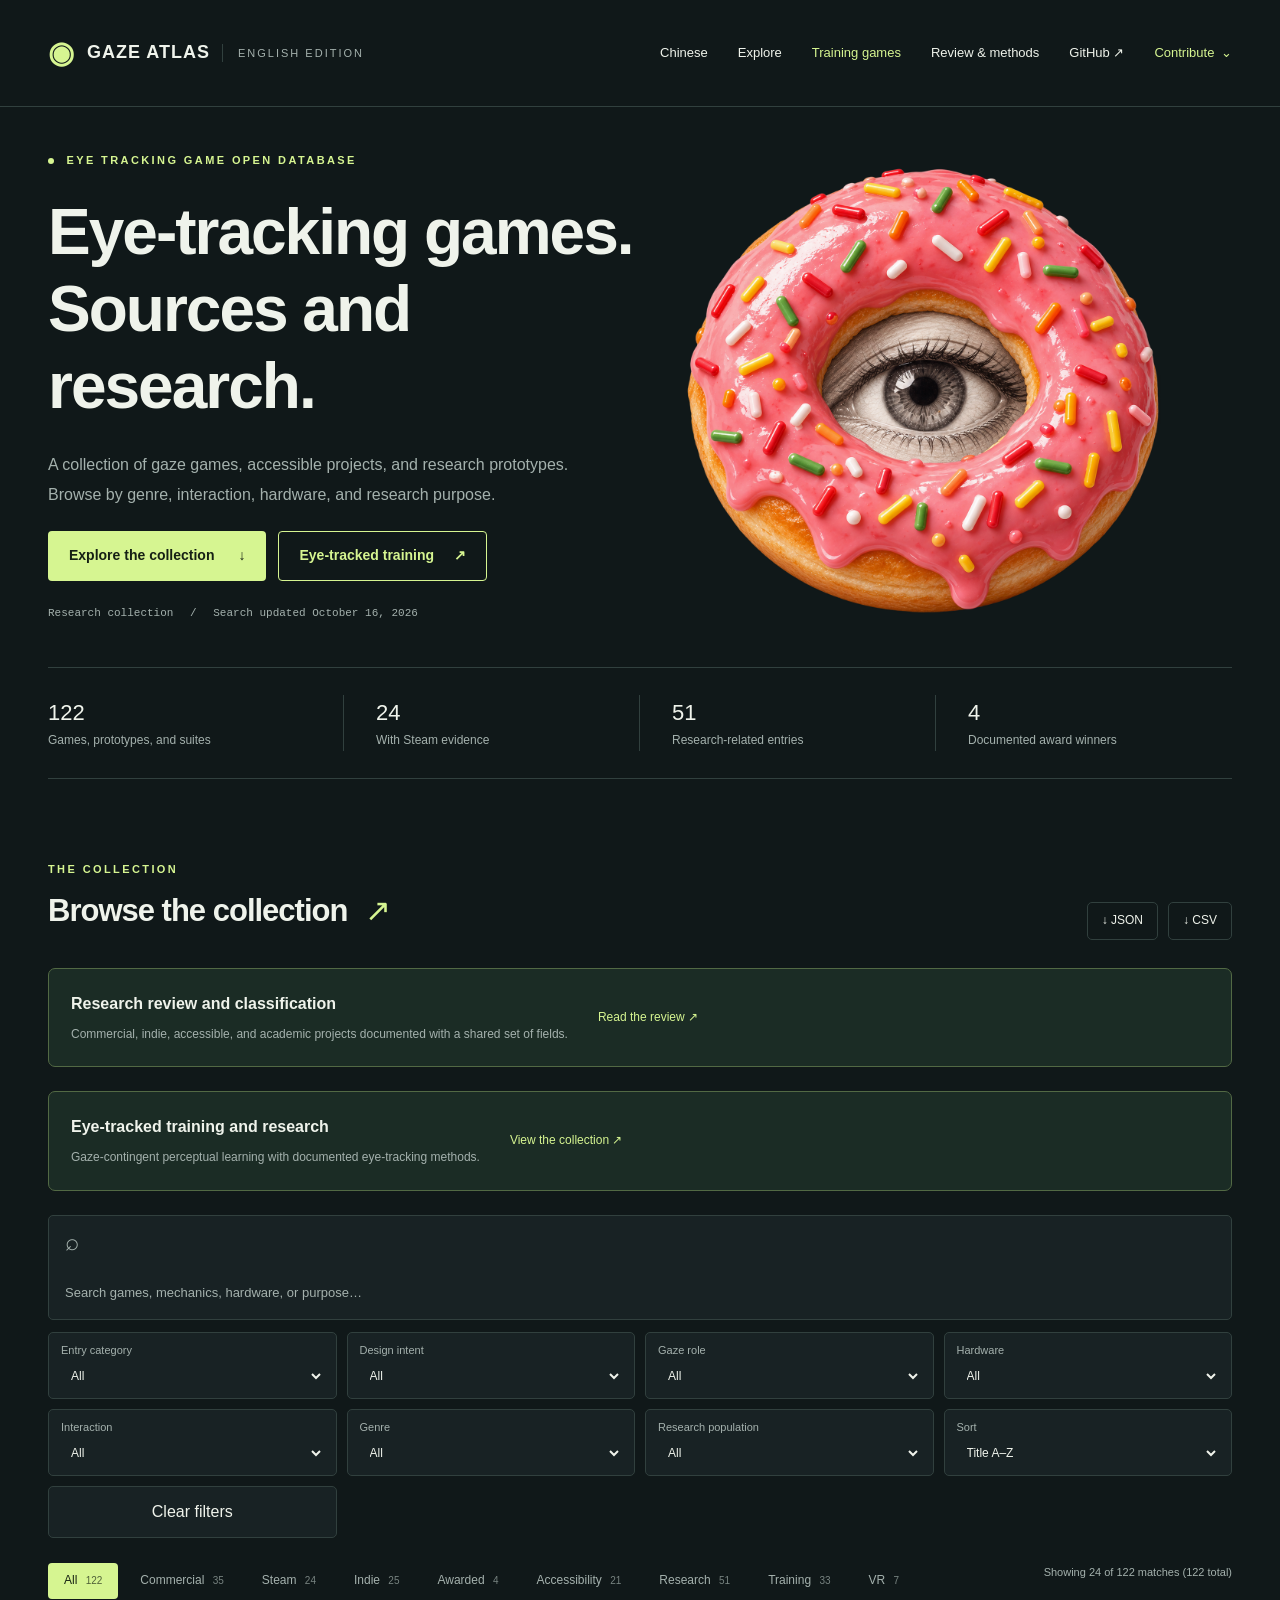
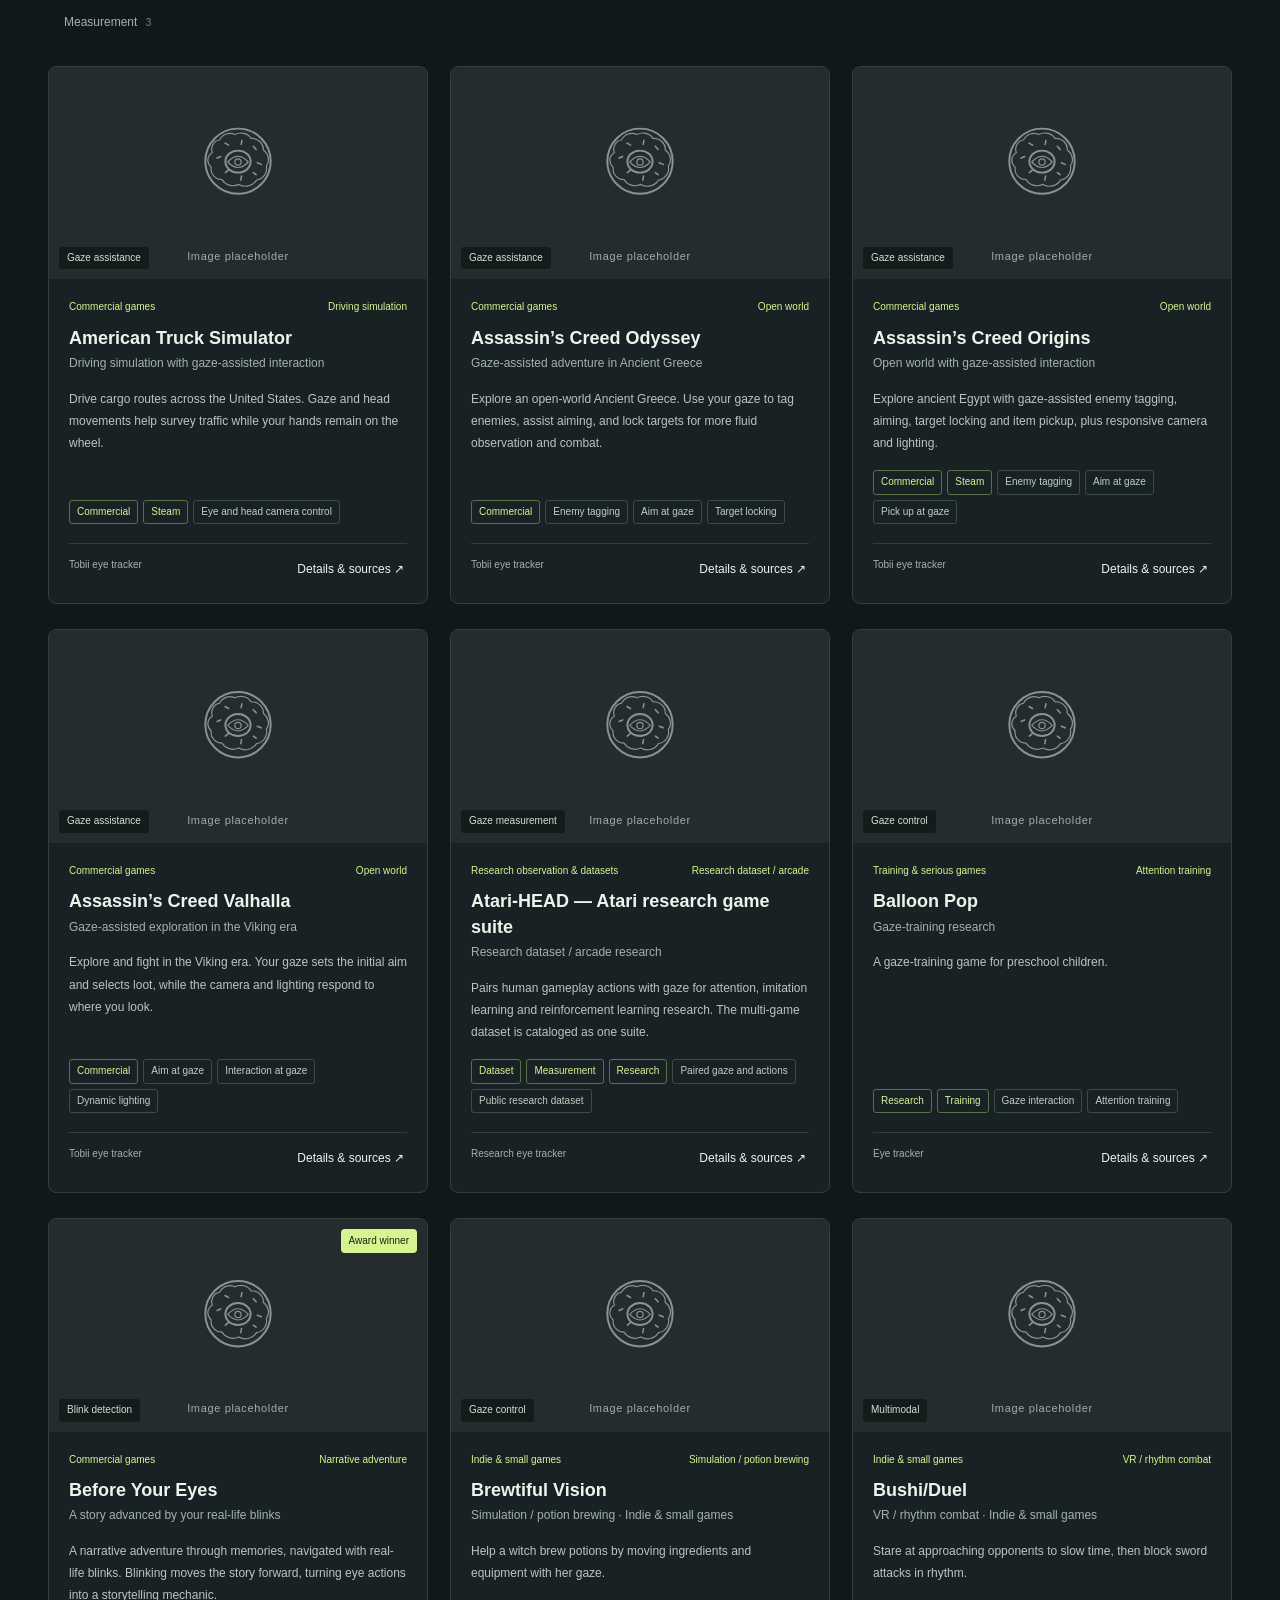
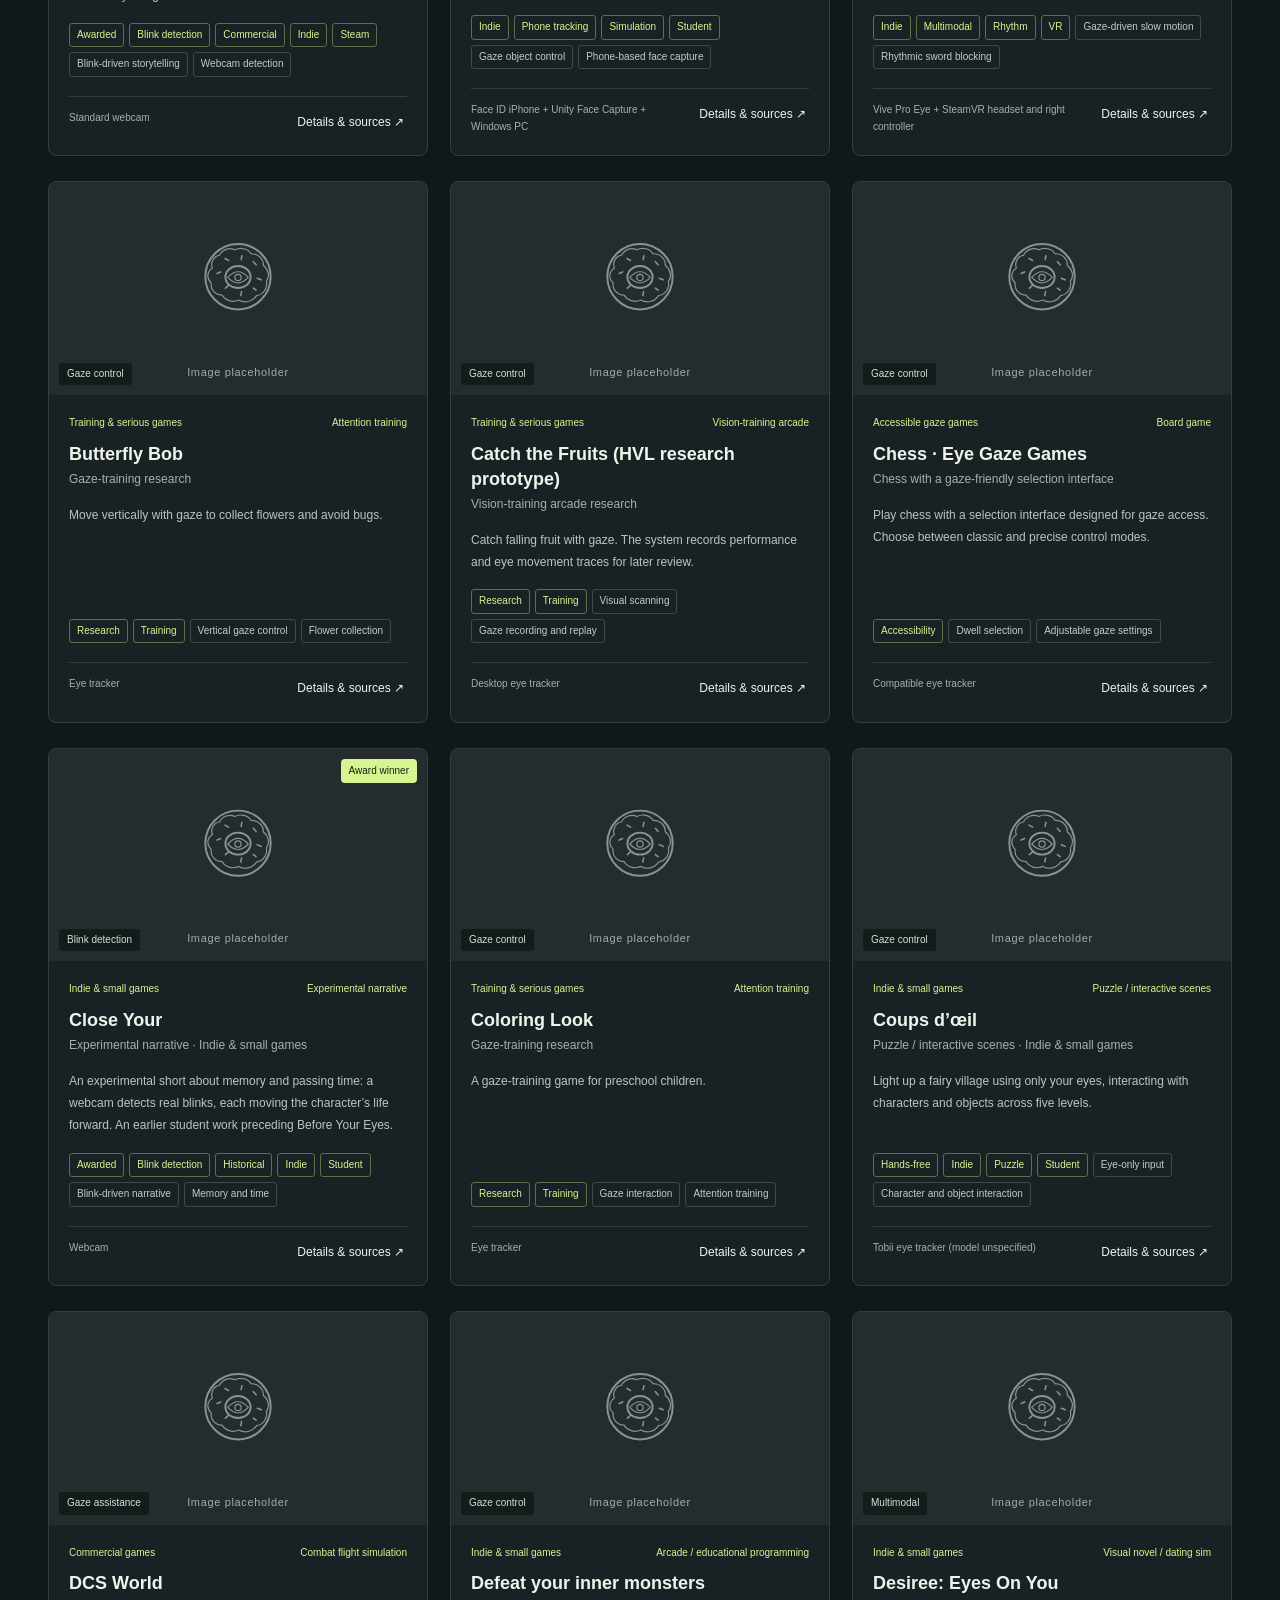
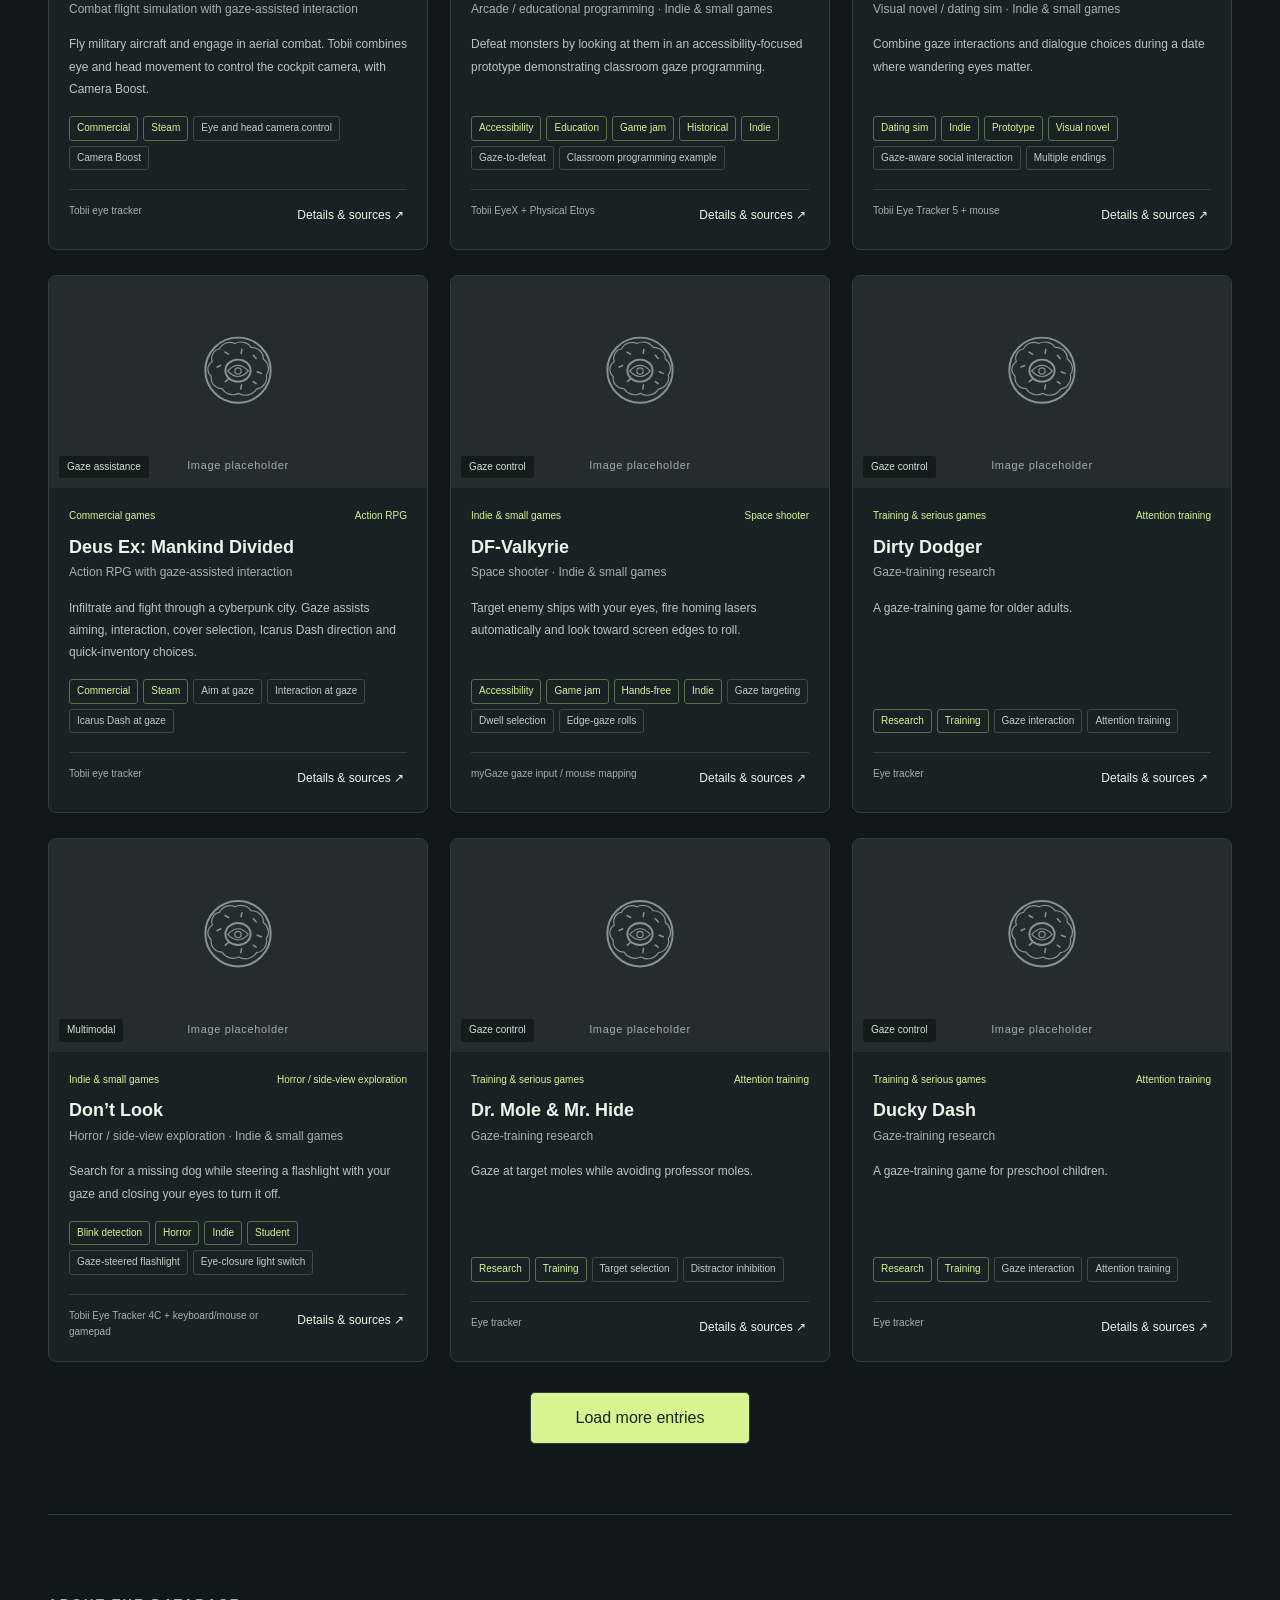
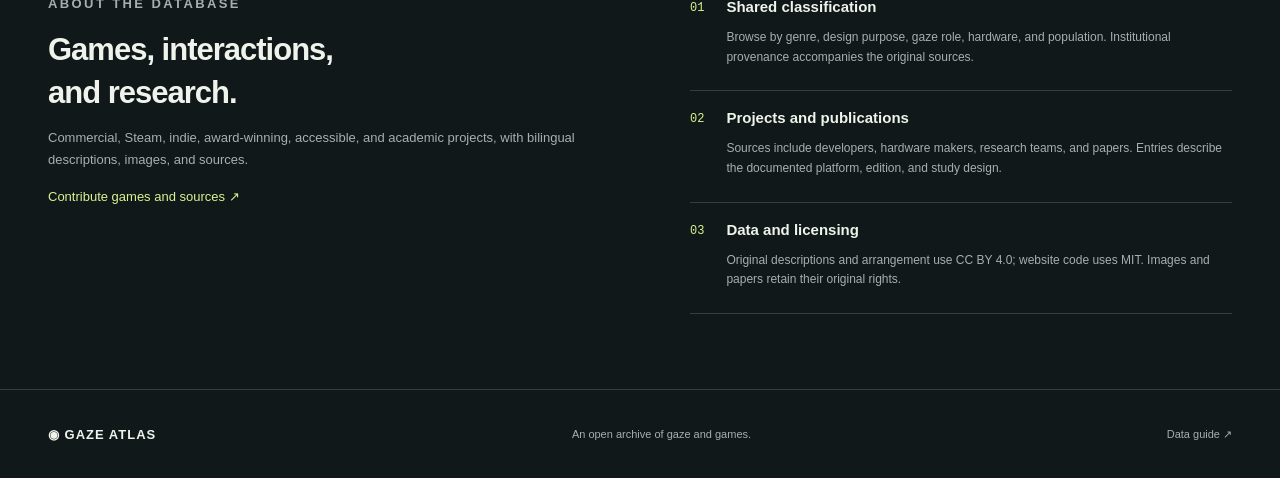
==== commit 5eee61f2: "Focus training collection on documented eye tracking and remove institutional promotion" ====
--- a/en/index.html
+++ b/en/index.html
@@ -1,10 +1,10 @@
 <!doctype html>
-<html lang="en"><head><meta charset="utf-8"><meta name="viewport" content="width=device-width,initial-scale=1"><meta name="description" content="An open database of eye-tracking games: commercial titles, accessible gaze games, and research prototypes, with images, hardware requirements, and sources."><title>Gaze Atlas · Eye-Tracking Game Open Database</title><link rel="stylesheet" href="../style.css?v=20261016-community"><script src="../app.js?v=20261016-community" defer></script><link rel="alternate" hreflang="zh-CN" href="../"><link rel="alternate" hreflang="en" href="./"><style>html[lang=en] h1{font-size:clamp(44px,5vw,70px);letter-spacing:-2px}html[lang=en] .stats strong{font-size:22px}html[lang=en] .toolbar label{flex-wrap:wrap}html[lang=en] .detail-body dl{grid-template-columns:105px 1fr}@media(max-width:640px){html[lang=en] .hero h1{font-size:48px}html[lang=en] nav{gap:12px}html[lang=en] h2{font-size:23px}html[lang=en] .section-head{gap:10px}html[lang=en] .downloads{flex-shrink:0}html[lang=en] .filter-row button{font-size:11px;padding:8px}html[lang=en] .toolbar select{max-width:140px}}</style><script src="../community.js?v=20261016-community" defer></script></head>
+<html lang="en"><head><meta charset="utf-8"><meta name="viewport" content="width=device-width,initial-scale=1"><meta name="description" content="An open database of eye-tracking games: commercial titles, accessible gaze games, and research prototypes, with images, hardware requirements, and sources."><title>Gaze Atlas · Eye-Tracking Game Open Database</title><link rel="stylesheet" href="../style.css?v=20261016-gaze-scope"><script src="../app.js?v=20261016-gaze-scope" defer></script><link rel="alternate" hreflang="zh-CN" href="../"><link rel="alternate" hreflang="en" href="./"><style>html[lang=en] h1{font-size:clamp(44px,5vw,70px);letter-spacing:-2px}html[lang=en] .stats strong{font-size:22px}html[lang=en] .toolbar label{flex-wrap:wrap}html[lang=en] .detail-body dl{grid-template-columns:105px 1fr}@media(max-width:640px){html[lang=en] .hero h1{font-size:48px}html[lang=en] nav{gap:12px}html[lang=en] h2{font-size:23px}html[lang=en] .section-head{gap:10px}html[lang=en] .downloads{flex-shrink:0}html[lang=en] .filter-row button{font-size:11px;padding:8px}html[lang=en] .toolbar select{max-width:140px}}</style><script src="../community.js?v=20261016-gaze-scope" defer></script></head>
 <body><a class="skip" href="#catalog">Skip to game collection</a><header><a class="brand" href="./"><span class="eye">◉</span> GAZE ATLAS <span class="brand-sub">ENGLISH EDITION</span></a><nav aria-label="Main navigation"><a href="../" lang="zh-CN" aria-label="Switch to Chinese">Chinese</a><a href="#catalog">Explore</a><a class="training-nav" href="related-training.html">Training games</a><a href="review.html">Review & methods</a><a href="https://github.com/sharkburger/eyeTrackingGame_OpenDataBase" target="_blank" rel="noopener">GitHub ↗</a><details class="community-menu"><summary>Contribute <span aria-hidden="true">⌄</span></summary><div class="community-dropdown"><a href="contribute.html#submit">Submit a game</a><a href="contribute.html#forms">Bilingual forms</a><a href="contribute.html#guide">Contribution guide</a><a href="contribute.html#checks">Automated checks</a><a href="contributors.html">Contributors</a></div></details></nav></header>
-<main><section class="hero"><div><p class="eyebrow"><span></span> EYE TRACKING GAME OPEN DATABASE</p><h1>Eye-tracking games.<br>Sources and research.</h1><p class="intro">A collection of gaze games, accessible projects, and research prototypes.<br>Browse by genre, interaction, hardware, and research purpose.</p><div class="hero-actions"><a class="primary" href="#catalog">Explore the collection <span>↓</span></a><a class="secondary" href="related-training.html">Brain Game Center games <span>↗</span></a></div><p class="edition">Research collection <span>/</span> Search updated October 16, 2026</p></div><div class="hero-art hero-donut" aria-hidden="true"><img src="../assets/donut-eye.png?v=20261016-community" alt="" width="1254" height="1254" fetchpriority="high"></div></section>
+<main><section class="hero"><div><p class="eyebrow"><span></span> EYE TRACKING GAME OPEN DATABASE</p><h1>Eye-tracking games.<br>Sources and research.</h1><p class="intro">A collection of gaze games, accessible projects, and research prototypes.<br>Browse by genre, interaction, hardware, and research purpose.</p><div class="hero-actions"><a class="primary" href="#catalog">Explore the collection <span>↓</span></a><a class="secondary" href="related-training.html">Eye-tracked training <span>↗</span></a></div><p class="edition">Research collection <span>/</span> Search updated October 16, 2026</p></div><div class="hero-art hero-donut" aria-hidden="true"><img src="../assets/donut-eye.png?v=20261016-gaze-scope" alt="" width="1254" height="1254" fetchpriority="high"></div></section>
 <section class="stats" aria-label="Database statistics"><div><strong id="total">…</strong><span>Games, prototypes, and suites</span></div><div><strong id="steam-count">…</strong><span>With Steam evidence</span></div><div><strong id="research-count">…</strong><span>Research-related entries</span></div><div><strong id="award-count">…</strong><span>Documented award winners</span></div></section>
-<section id="catalog" class="catalog"><div class="section-head"><div><p class="eyebrow">THE COLLECTION</p><h2>Browse the collection<span>↗</span></h2></div><div class="downloads"><a href="data/games.json?v=20261016-community" download>↓ JSON</a><a href="data/games.csv?v=20261016-community" download>↓ CSV</a></div></div><div class="review-callout"><div><b>Research review and classification</b><p>Commercial, indie, accessible, and academic projects documented with a shared set of fields.</p></div><a href="review.html">Read the review ↗</a></div>
- <div class="review-callout training-link"><div><b>Cognitive and perceptual training</b><p>Brain Game Center: seven games and one gaze research framework.</p></div><a href="related-training.html">View the collection ↗</a></div><div class="toolbar"><label class="search"><span>⌕</span><input id="search" type="search" placeholder="Search games, mechanics, hardware, or purpose…" aria-label="Search games"></label></div><div class="advanced-filters"><label>Entry category<select id="category"><option value="">All</option></select></label><label>Design intent<select id="intent"><option value="">All</option></select></label><label>Gaze role<select id="role"><option value="">All</option></select></label><label>Hardware<select id="device"><option value="">All</option></select></label><label>Interaction<select id="interaction"><option value="">All</option></select></label><label>Genre<select id="genre"><option value="">All</option></select></label><label>Research population<select id="population"><option value="">All</option></select></label><label>Sort<select id="sort"><option value="curated">Title A–Z</option><option value="title">Title Z–A</option><option value="year">Verified year, newest</option></select></label><button id="clear-filters">Clear filters</button></div><div class="filter-row"><div id="categories" role="group" aria-label="Cross-cutting tags"></div><span id="count" aria-live="polite"></span></div><div id="grid" class="grid"></div><div class="more-wrap"><button id="more" hidden>Load more entries</button></div><div id="empty" hidden><h3>Explore more entries</h3><p>Try a different keyword or reset the filters.</p><button id="reset">Reset filters</button></div><p id="error" hidden role="alert">Unable to load the collection. Refresh the page or download the <a href="data/games.json?v=20261016-community">JSON dataset</a>.</p></section>
+<section id="catalog" class="catalog"><div class="section-head"><div><p class="eyebrow">THE COLLECTION</p><h2>Browse the collection<span>↗</span></h2></div><div class="downloads"><a href="data/games.json?v=20261016-gaze-scope" download>↓ JSON</a><a href="data/games.csv?v=20261016-gaze-scope" download>↓ CSV</a></div></div><div class="review-callout"><div><b>Research review and classification</b><p>Commercial, indie, accessible, and academic projects documented with a shared set of fields.</p></div><a href="review.html">Read the review ↗</a></div>
+ <div class="review-callout training-link"><div><b>Eye-tracked training and research</b><p>Gaze-contingent perceptual learning with documented eye-tracking methods.</p></div><a href="related-training.html">View the collection ↗</a></div><div class="toolbar"><label class="search"><span>⌕</span><input id="search" type="search" placeholder="Search games, mechanics, hardware, or purpose…" aria-label="Search games"></label></div><div class="advanced-filters"><label>Entry category<select id="category"><option value="">All</option></select></label><label>Design intent<select id="intent"><option value="">All</option></select></label><label>Gaze role<select id="role"><option value="">All</option></select></label><label>Hardware<select id="device"><option value="">All</option></select></label><label>Interaction<select id="interaction"><option value="">All</option></select></label><label>Genre<select id="genre"><option value="">All</option></select></label><label>Research population<select id="population"><option value="">All</option></select></label><label>Sort<select id="sort"><option value="curated">Title A–Z</option><option value="title">Title Z–A</option><option value="year">Verified year, newest</option></select></label><button id="clear-filters">Clear filters</button></div><div class="filter-row"><div id="categories" role="group" aria-label="Cross-cutting tags"></div><span id="count" aria-live="polite"></span></div><div id="grid" class="grid"></div><div class="more-wrap"><button id="more" hidden>Load more entries</button></div><div id="empty" hidden><h3>Explore more entries</h3><p>Try a different keyword or reset the filters.</p><button id="reset">Reset filters</button></div><p id="error" hidden role="alert">Unable to load the collection. Refresh the page or download the <a href="data/games.json?v=20261016-gaze-scope">JSON dataset</a>.</p></section>
 <section id="about" class="about"><div><p class="eyebrow">ABOUT THE DATABASE</p><h2>Games, interactions,<br>and research.</h2><p>Commercial, Steam, indie, award-winning, accessible, and academic projects, with bilingual descriptions, images, and sources.</p><a href="https://github.com/sharkburger/eyeTrackingGame_OpenDataBase/issues/new">Contribute games and sources ↗</a></div><div class="method"><article><span>01</span><div><h3>Shared classification</h3><p>Browse by genre, design purpose, gaze role, hardware, and population. Institutional provenance accompanies the original sources.</p></div></article><article><span>02</span><div><h3>Projects and publications</h3><p>Sources include developers, hardware makers, research teams, and papers. Entries describe the documented platform, edition, and study design.</p></div></article><article><span>03</span><div><h3>Data and licensing</h3><p>Original descriptions and arrangement use CC BY 4.0; website code uses MIT. Images and papers retain their original rights.</p></div></article></div></section></main>
 <footer><a class="brand" href="./">◉ GAZE ATLAS</a><p>An open archive of gaze and games.</p><a href="README.md">Data guide ↗</a></footer>
-<dialog id="detail" aria-labelledby="detail-title"><button class="close" aria-label="Close details">×</button><div id="detail-content"></div></dialog><noscript><p>The collection requires JavaScript. You can still download <a href="data/games.json?v=20261016-community">JSON</a> or <a href="data/games.csv?v=20261016-community">CSV</a> to view all entries.</p></noscript></body></html>
+<dialog id="detail" aria-labelledby="detail-title"><button class="close" aria-label="Close details">×</button><div id="detail-content"></div></dialog><noscript><p>The collection requires JavaScript. You can still download <a href="data/games.json?v=20261016-gaze-scope">JSON</a> or <a href="data/games.csv?v=20261016-gaze-scope">CSV</a> to view all entries.</p></noscript></body></html>
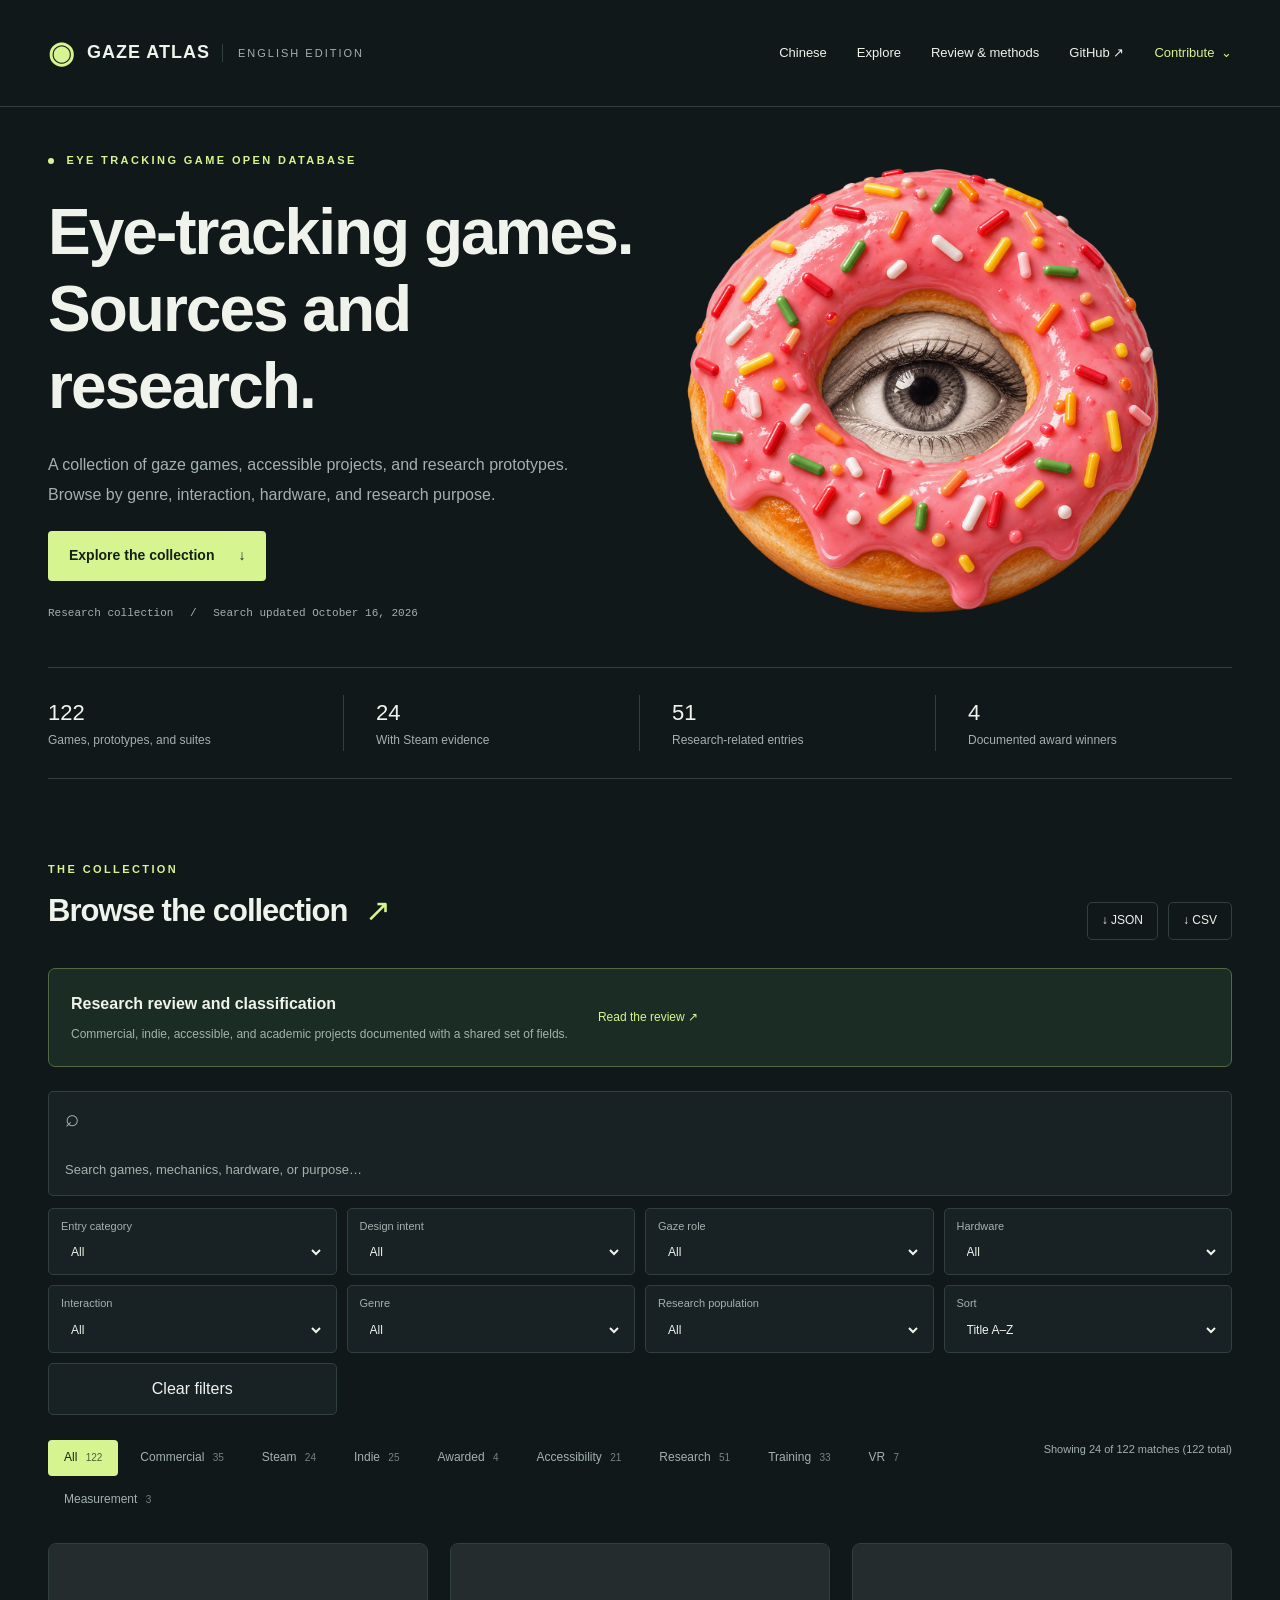
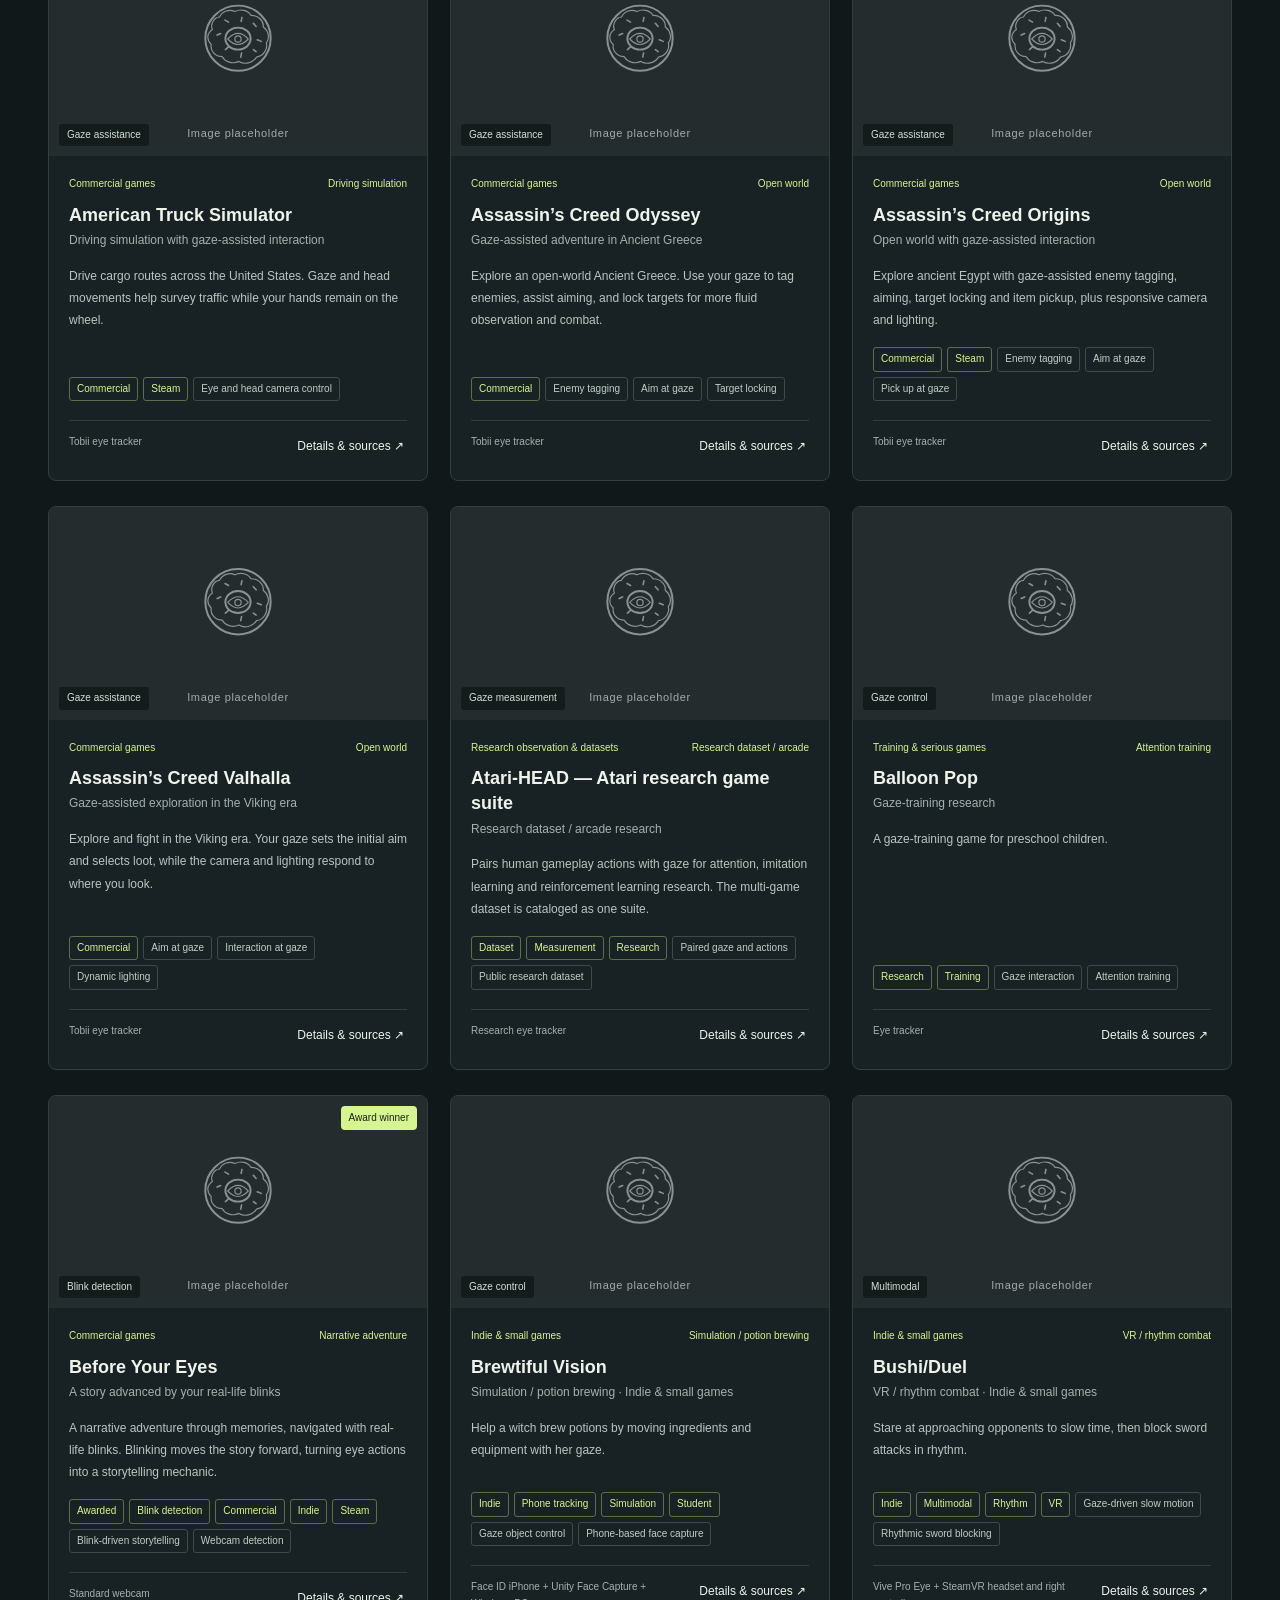
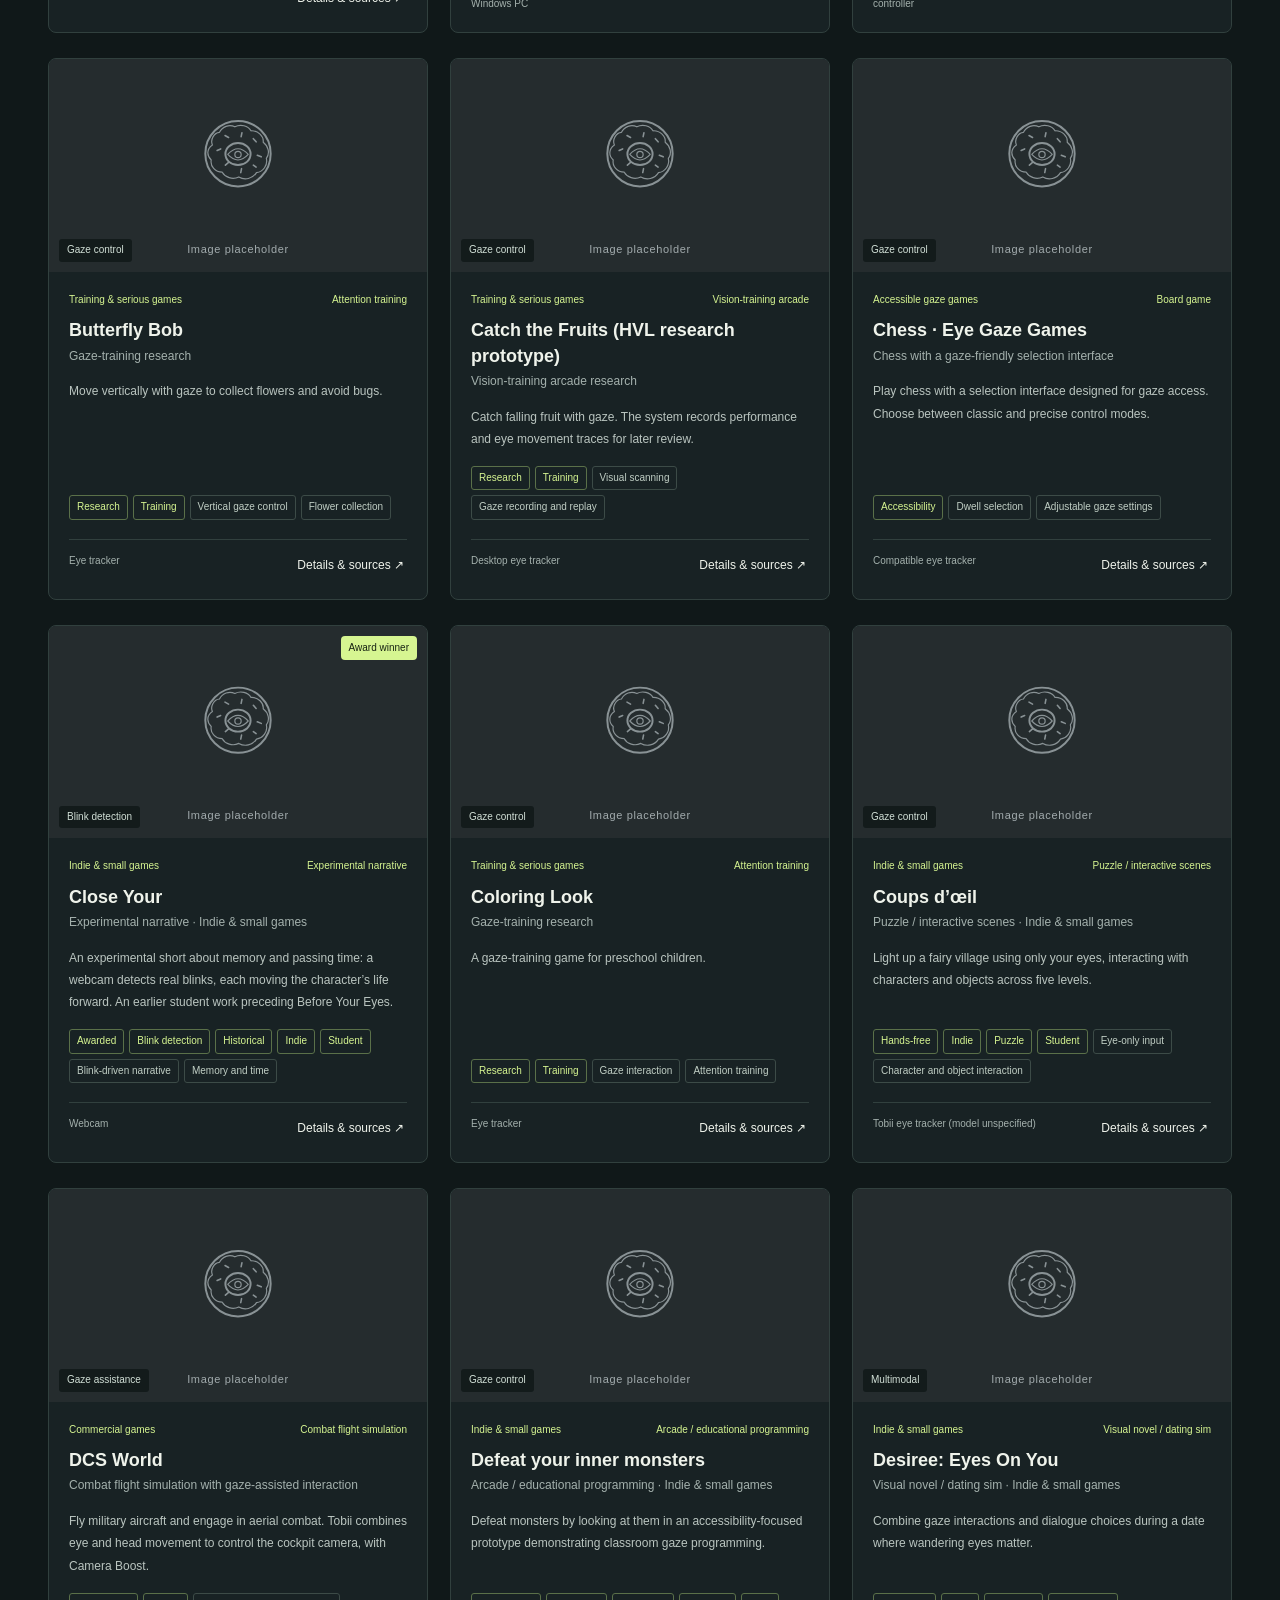
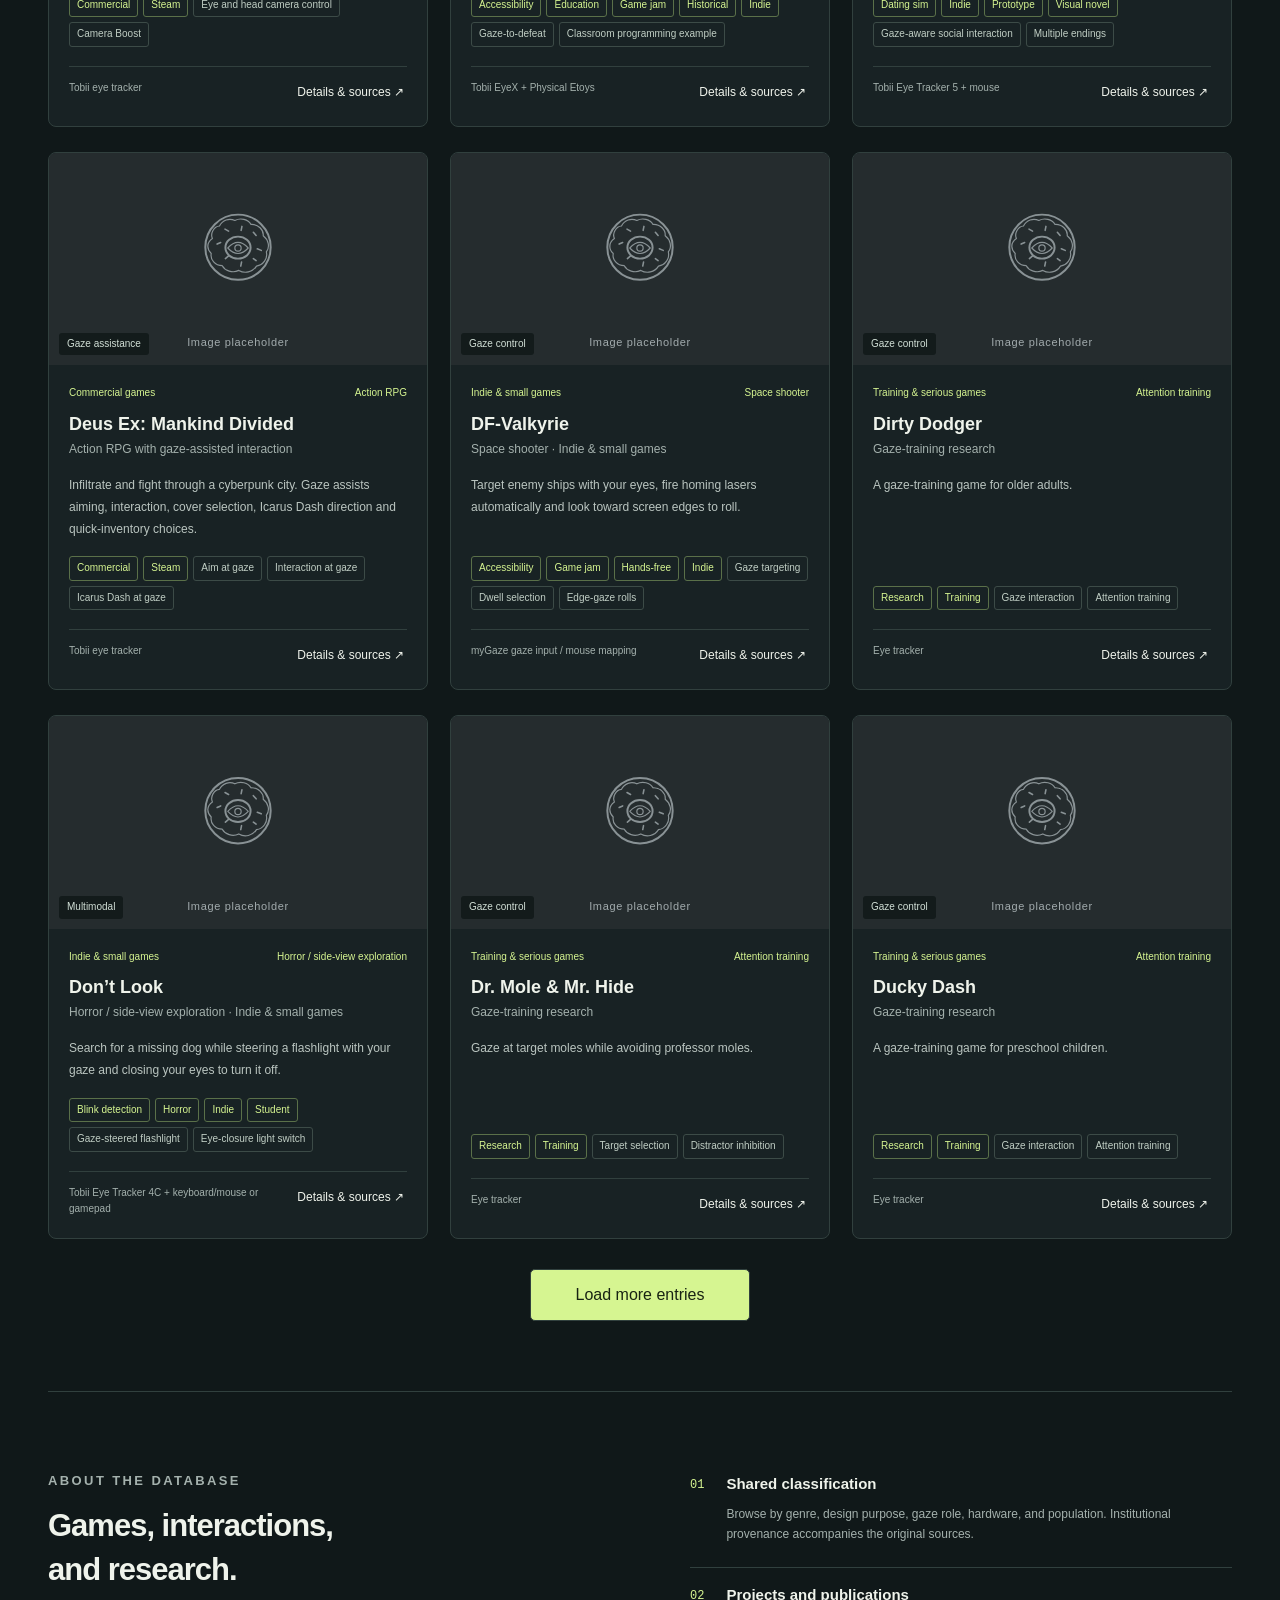
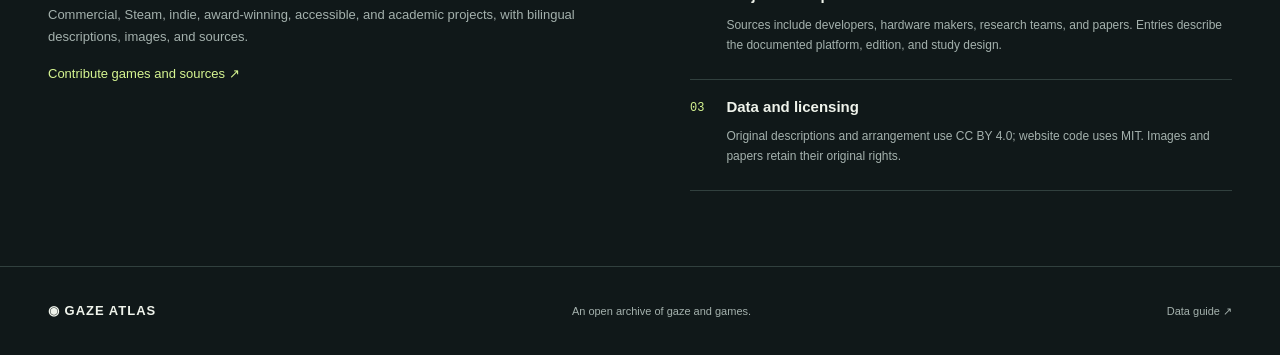
==== commit 481ddf1a: "Unify gaze research framework in main catalog and retire separate training collection" ====
--- a/en/index.html
+++ b/en/index.html
@@ -1,10 +1,10 @@
 <!doctype html>
-<html lang="en"><head><meta charset="utf-8"><meta name="viewport" content="width=device-width,initial-scale=1"><meta name="description" content="An open database of eye-tracking games: commercial titles, accessible gaze games, and research prototypes, with images, hardware requirements, and sources."><title>Gaze Atlas · Eye-Tracking Game Open Database</title><link rel="stylesheet" href="../style.css?v=20261016-gaze-scope"><script src="../app.js?v=20261016-gaze-scope" defer></script><link rel="alternate" hreflang="zh-CN" href="../"><link rel="alternate" hreflang="en" href="./"><style>html[lang=en] h1{font-size:clamp(44px,5vw,70px);letter-spacing:-2px}html[lang=en] .stats strong{font-size:22px}html[lang=en] .toolbar label{flex-wrap:wrap}html[lang=en] .detail-body dl{grid-template-columns:105px 1fr}@media(max-width:640px){html[lang=en] .hero h1{font-size:48px}html[lang=en] nav{gap:12px}html[lang=en] h2{font-size:23px}html[lang=en] .section-head{gap:10px}html[lang=en] .downloads{flex-shrink:0}html[lang=en] .filter-row button{font-size:11px;padding:8px}html[lang=en] .toolbar select{max-width:140px}}</style><script src="../community.js?v=20261016-gaze-scope" defer></script></head>
-<body><a class="skip" href="#catalog">Skip to game collection</a><header><a class="brand" href="./"><span class="eye">◉</span> GAZE ATLAS <span class="brand-sub">ENGLISH EDITION</span></a><nav aria-label="Main navigation"><a href="../" lang="zh-CN" aria-label="Switch to Chinese">Chinese</a><a href="#catalog">Explore</a><a class="training-nav" href="related-training.html">Training games</a><a href="review.html">Review & methods</a><a href="https://github.com/sharkburger/eyeTrackingGame_OpenDataBase" target="_blank" rel="noopener">GitHub ↗</a><details class="community-menu"><summary>Contribute <span aria-hidden="true">⌄</span></summary><div class="community-dropdown"><a href="contribute.html#submit">Submit a game</a><a href="contribute.html#forms">Bilingual forms</a><a href="contribute.html#guide">Contribution guide</a><a href="contribute.html#checks">Automated checks</a><a href="contributors.html">Contributors</a></div></details></nav></header>
-<main><section class="hero"><div><p class="eyebrow"><span></span> EYE TRACKING GAME OPEN DATABASE</p><h1>Eye-tracking games.<br>Sources and research.</h1><p class="intro">A collection of gaze games, accessible projects, and research prototypes.<br>Browse by genre, interaction, hardware, and research purpose.</p><div class="hero-actions"><a class="primary" href="#catalog">Explore the collection <span>↓</span></a><a class="secondary" href="related-training.html">Eye-tracked training <span>↗</span></a></div><p class="edition">Research collection <span>/</span> Search updated October 16, 2026</p></div><div class="hero-art hero-donut" aria-hidden="true"><img src="../assets/donut-eye.png?v=20261016-gaze-scope" alt="" width="1254" height="1254" fetchpriority="high"></div></section>
+<html lang="en"><head><meta charset="utf-8"><meta name="viewport" content="width=device-width,initial-scale=1"><meta name="description" content="An open database of eye-tracking games: commercial titles, accessible gaze games, and research prototypes, with images, hardware requirements, and sources."><title>Gaze Atlas · Eye-Tracking Game Open Database</title><link rel="stylesheet" href="../style.css?v=20261016-unified"><script src="../app.js?v=20261016-unified" defer></script><link rel="alternate" hreflang="zh-CN" href="../"><link rel="alternate" hreflang="en" href="./"><style>html[lang=en] h1{font-size:clamp(44px,5vw,70px);letter-spacing:-2px}html[lang=en] .stats strong{font-size:22px}html[lang=en] .toolbar label{flex-wrap:wrap}html[lang=en] .detail-body dl{grid-template-columns:105px 1fr}@media(max-width:640px){html[lang=en] .hero h1{font-size:48px}html[lang=en] nav{gap:12px}html[lang=en] h2{font-size:23px}html[lang=en] .section-head{gap:10px}html[lang=en] .downloads{flex-shrink:0}html[lang=en] .filter-row button{font-size:11px;padding:8px}html[lang=en] .toolbar select{max-width:140px}}</style><script src="../community.js?v=20261016-unified" defer></script></head>
+<body><a class="skip" href="#catalog">Skip to game collection</a><header><a class="brand" href="./"><span class="eye">◉</span> GAZE ATLAS <span class="brand-sub">ENGLISH EDITION</span></a><nav aria-label="Main navigation"><a href="../" lang="zh-CN" aria-label="Switch to Chinese">Chinese</a><a href="#catalog">Explore</a><a href="review.html">Review & methods</a><a href="https://github.com/sharkburger/eyeTrackingGame_OpenDataBase" target="_blank" rel="noopener">GitHub ↗</a><details class="community-menu"><summary>Contribute <span aria-hidden="true">⌄</span></summary><div class="community-dropdown"><a href="contribute.html#submit">Submit a game</a><a href="contribute.html#forms">Bilingual forms</a><a href="contribute.html#guide">Contribution guide</a><a href="contribute.html#checks">Automated checks</a><a href="contributors.html">Contributors</a></div></details></nav></header>
+<main><section class="hero"><div><p class="eyebrow"><span></span> EYE TRACKING GAME OPEN DATABASE</p><h1>Eye-tracking games.<br>Sources and research.</h1><p class="intro">A collection of gaze games, accessible projects, and research prototypes.<br>Browse by genre, interaction, hardware, and research purpose.</p><div class="hero-actions"><a class="primary" href="#catalog">Explore the collection <span>↓</span></a></div><p class="edition">Research collection <span>/</span> Search updated October 16, 2026</p></div><div class="hero-art hero-donut" aria-hidden="true"><img src="../assets/donut-eye.png?v=20261016-unified" alt="" width="1254" height="1254" fetchpriority="high"></div></section>
 <section class="stats" aria-label="Database statistics"><div><strong id="total">…</strong><span>Games, prototypes, and suites</span></div><div><strong id="steam-count">…</strong><span>With Steam evidence</span></div><div><strong id="research-count">…</strong><span>Research-related entries</span></div><div><strong id="award-count">…</strong><span>Documented award winners</span></div></section>
-<section id="catalog" class="catalog"><div class="section-head"><div><p class="eyebrow">THE COLLECTION</p><h2>Browse the collection<span>↗</span></h2></div><div class="downloads"><a href="data/games.json?v=20261016-gaze-scope" download>↓ JSON</a><a href="data/games.csv?v=20261016-gaze-scope" download>↓ CSV</a></div></div><div class="review-callout"><div><b>Research review and classification</b><p>Commercial, indie, accessible, and academic projects documented with a shared set of fields.</p></div><a href="review.html">Read the review ↗</a></div>
- <div class="review-callout training-link"><div><b>Eye-tracked training and research</b><p>Gaze-contingent perceptual learning with documented eye-tracking methods.</p></div><a href="related-training.html">View the collection ↗</a></div><div class="toolbar"><label class="search"><span>⌕</span><input id="search" type="search" placeholder="Search games, mechanics, hardware, or purpose…" aria-label="Search games"></label></div><div class="advanced-filters"><label>Entry category<select id="category"><option value="">All</option></select></label><label>Design intent<select id="intent"><option value="">All</option></select></label><label>Gaze role<select id="role"><option value="">All</option></select></label><label>Hardware<select id="device"><option value="">All</option></select></label><label>Interaction<select id="interaction"><option value="">All</option></select></label><label>Genre<select id="genre"><option value="">All</option></select></label><label>Research population<select id="population"><option value="">All</option></select></label><label>Sort<select id="sort"><option value="curated">Title A–Z</option><option value="title">Title Z–A</option><option value="year">Verified year, newest</option></select></label><button id="clear-filters">Clear filters</button></div><div class="filter-row"><div id="categories" role="group" aria-label="Cross-cutting tags"></div><span id="count" aria-live="polite"></span></div><div id="grid" class="grid"></div><div class="more-wrap"><button id="more" hidden>Load more entries</button></div><div id="empty" hidden><h3>Explore more entries</h3><p>Try a different keyword or reset the filters.</p><button id="reset">Reset filters</button></div><p id="error" hidden role="alert">Unable to load the collection. Refresh the page or download the <a href="data/games.json?v=20261016-gaze-scope">JSON dataset</a>.</p></section>
+<section id="catalog" class="catalog"><div class="section-head"><div><p class="eyebrow">THE COLLECTION</p><h2>Browse the collection<span>↗</span></h2></div><div class="downloads"><a href="data/games.json?v=20261016-unified" download>↓ JSON</a><a href="data/games.csv?v=20261016-unified" download>↓ CSV</a></div></div><div class="review-callout"><div><b>Research review and classification</b><p>Commercial, indie, accessible, and academic projects documented with a shared set of fields.</p></div><a href="review.html">Read the review ↗</a></div>
+ <div class="toolbar"><label class="search"><span>⌕</span><input id="search" type="search" placeholder="Search games, mechanics, hardware, or purpose…" aria-label="Search games"></label></div><div class="advanced-filters"><label>Entry category<select id="category"><option value="">All</option></select></label><label>Design intent<select id="intent"><option value="">All</option></select></label><label>Gaze role<select id="role"><option value="">All</option></select></label><label>Hardware<select id="device"><option value="">All</option></select></label><label>Interaction<select id="interaction"><option value="">All</option></select></label><label>Genre<select id="genre"><option value="">All</option></select></label><label>Research population<select id="population"><option value="">All</option></select></label><label>Sort<select id="sort"><option value="curated">Title A–Z</option><option value="title">Title Z–A</option><option value="year">Verified year, newest</option></select></label><button id="clear-filters">Clear filters</button></div><div class="filter-row"><div id="categories" role="group" aria-label="Cross-cutting tags"></div><span id="count" aria-live="polite"></span></div><div id="grid" class="grid"></div><div class="more-wrap"><button id="more" hidden>Load more entries</button></div><div id="empty" hidden><h3>Explore more entries</h3><p>Try a different keyword or reset the filters.</p><button id="reset">Reset filters</button></div><p id="error" hidden role="alert">Unable to load the collection. Refresh the page or download the <a href="data/games.json?v=20261016-unified">JSON dataset</a>.</p></section>
 <section id="about" class="about"><div><p class="eyebrow">ABOUT THE DATABASE</p><h2>Games, interactions,<br>and research.</h2><p>Commercial, Steam, indie, award-winning, accessible, and academic projects, with bilingual descriptions, images, and sources.</p><a href="https://github.com/sharkburger/eyeTrackingGame_OpenDataBase/issues/new">Contribute games and sources ↗</a></div><div class="method"><article><span>01</span><div><h3>Shared classification</h3><p>Browse by genre, design purpose, gaze role, hardware, and population. Institutional provenance accompanies the original sources.</p></div></article><article><span>02</span><div><h3>Projects and publications</h3><p>Sources include developers, hardware makers, research teams, and papers. Entries describe the documented platform, edition, and study design.</p></div></article><article><span>03</span><div><h3>Data and licensing</h3><p>Original descriptions and arrangement use CC BY 4.0; website code uses MIT. Images and papers retain their original rights.</p></div></article></div></section></main>
 <footer><a class="brand" href="./">◉ GAZE ATLAS</a><p>An open archive of gaze and games.</p><a href="README.md">Data guide ↗</a></footer>
-<dialog id="detail" aria-labelledby="detail-title"><button class="close" aria-label="Close details">×</button><div id="detail-content"></div></dialog><noscript><p>The collection requires JavaScript. You can still download <a href="data/games.json?v=20261016-gaze-scope">JSON</a> or <a href="data/games.csv?v=20261016-gaze-scope">CSV</a> to view all entries.</p></noscript></body></html>
+<dialog id="detail" aria-labelledby="detail-title"><button class="close" aria-label="Close details">×</button><div id="detail-content"></div></dialog><noscript><p>The collection requires JavaScript. You can still download <a href="data/games.json?v=20261016-unified">JSON</a> or <a href="data/games.csv?v=20261016-unified">CSV</a> to view all entries.</p></noscript></body></html>
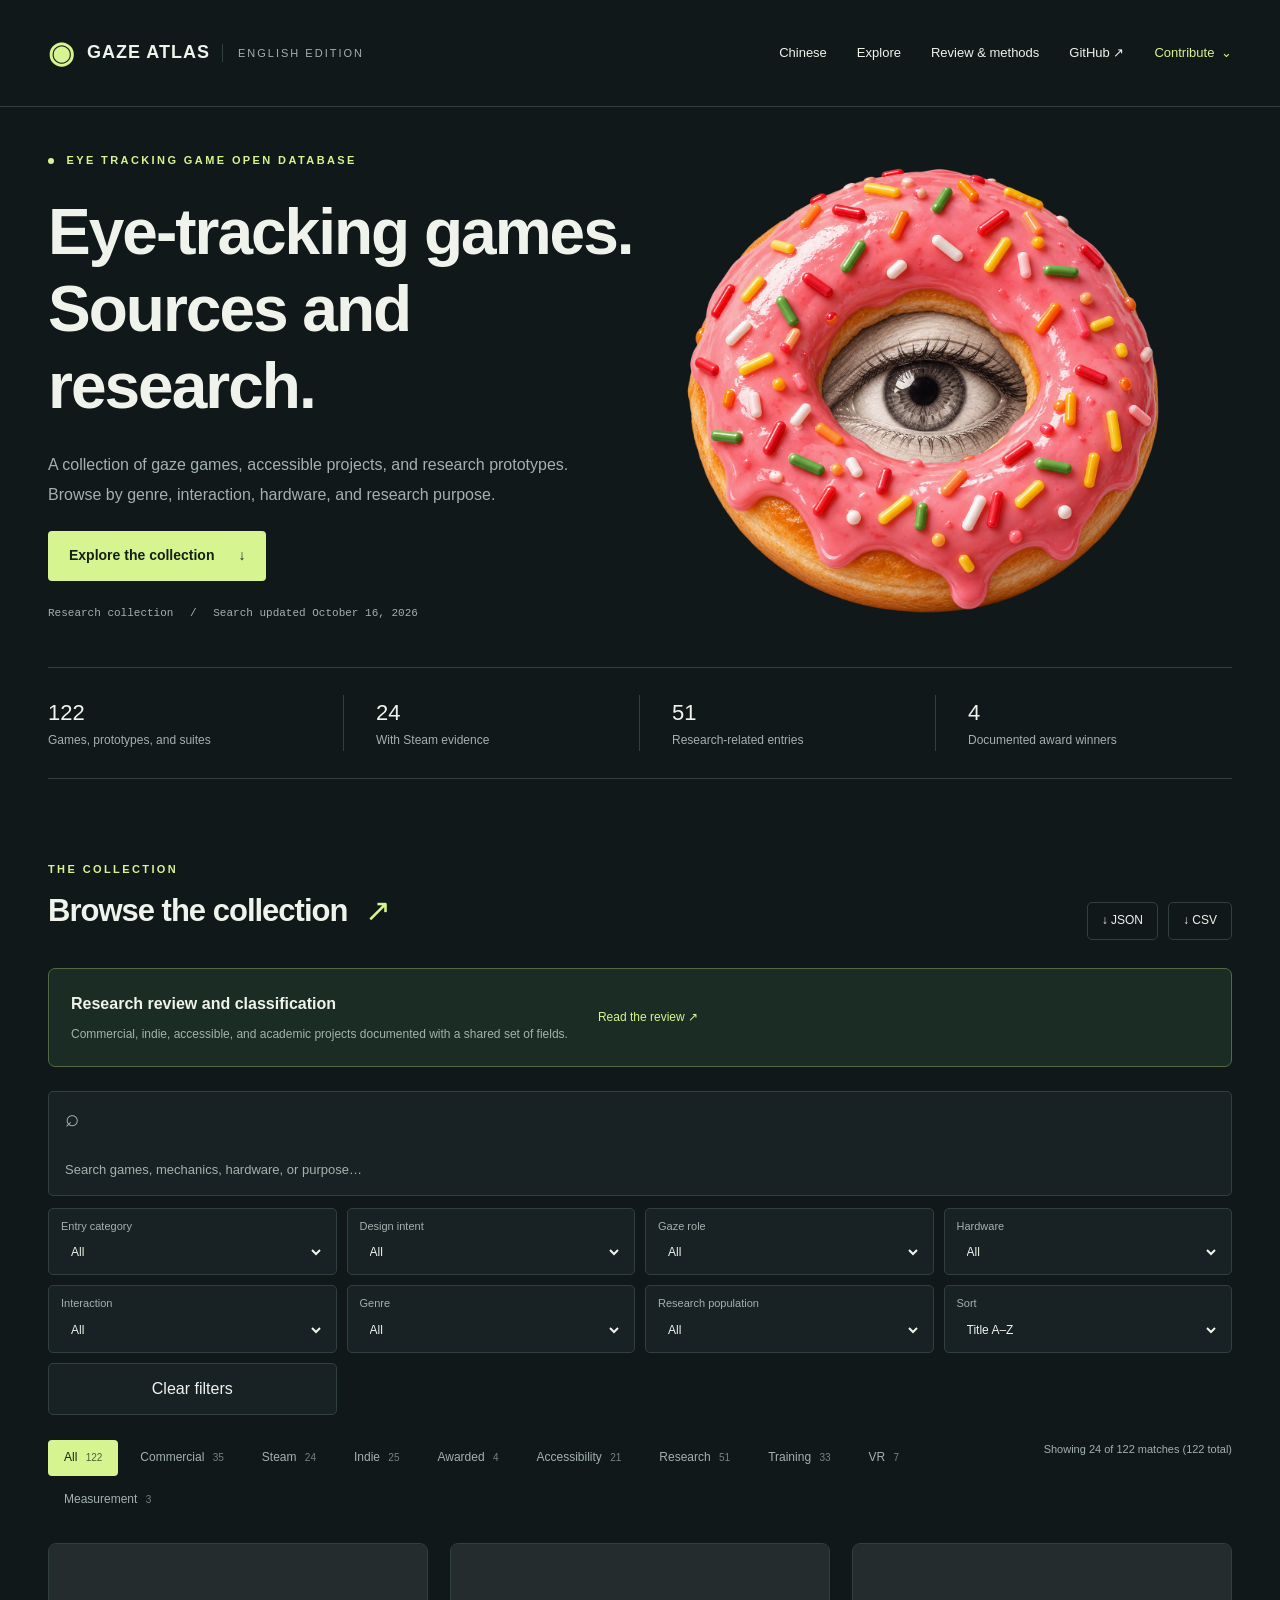
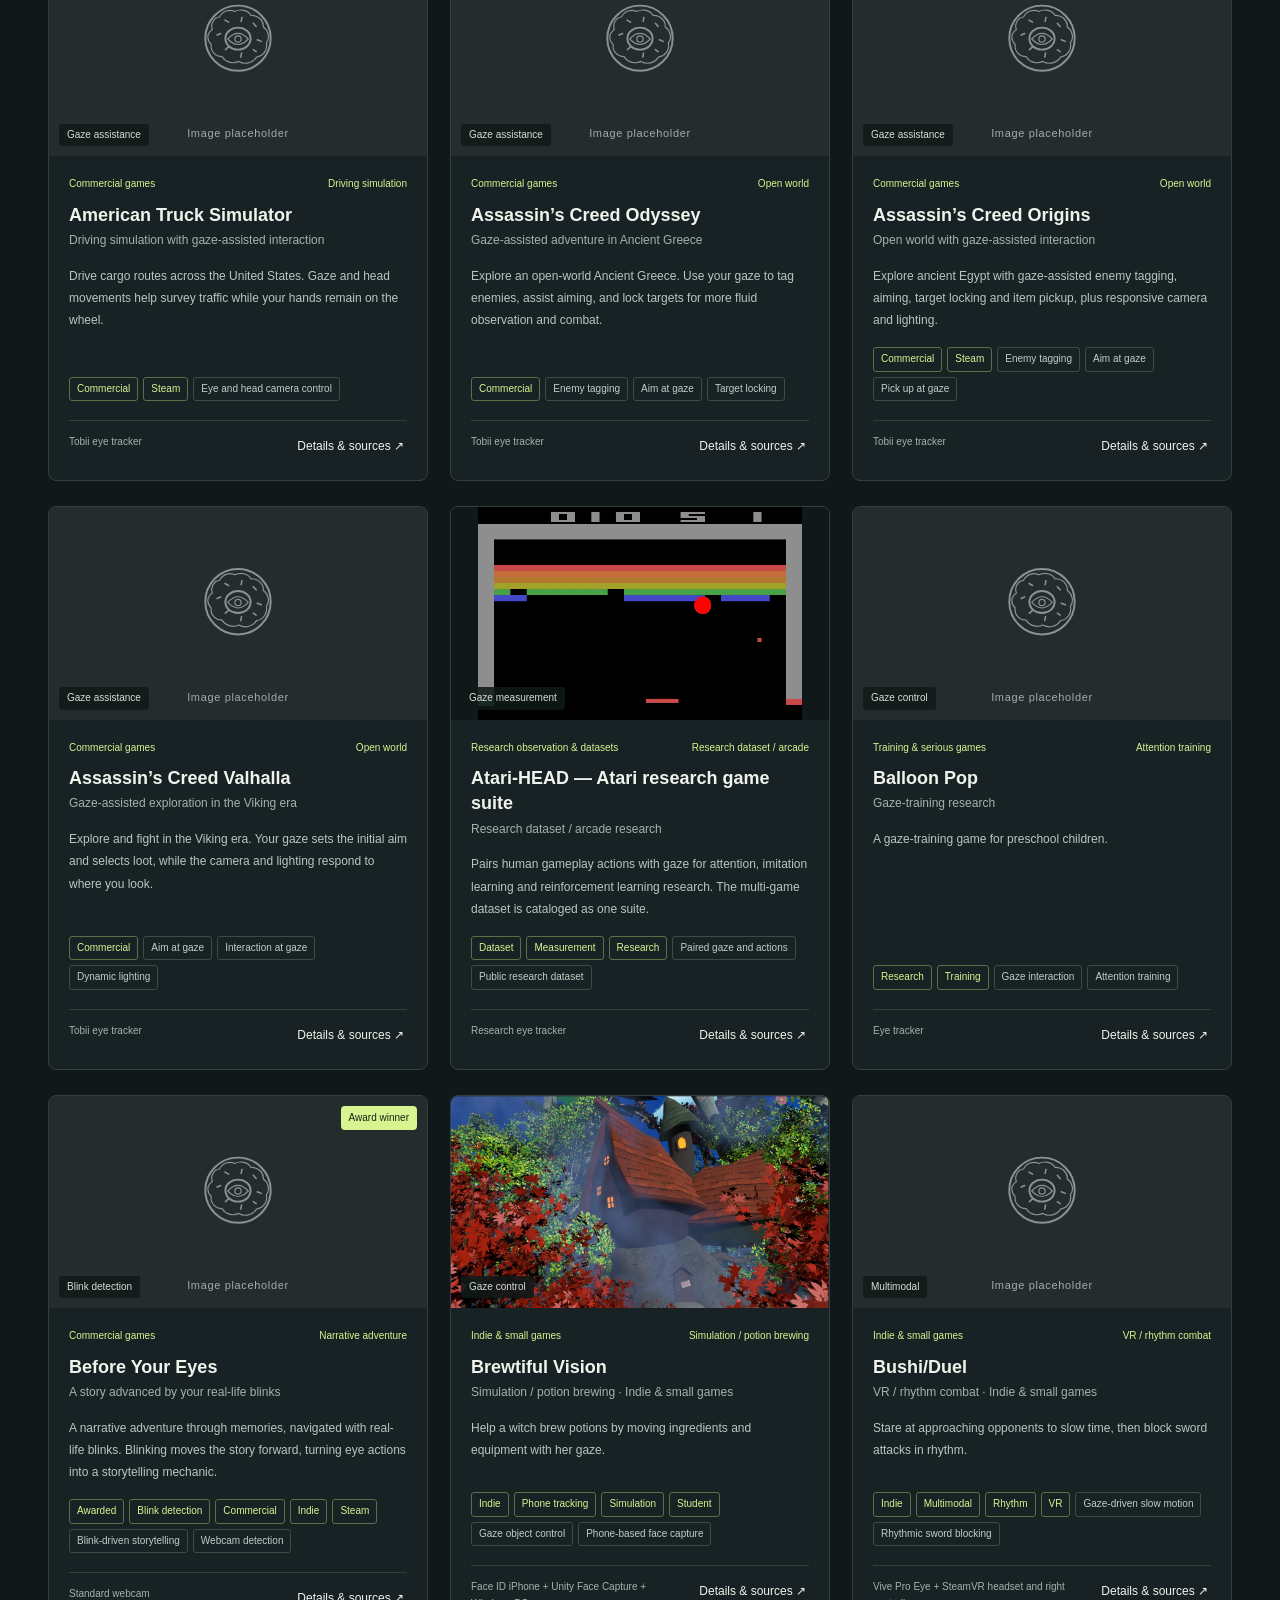
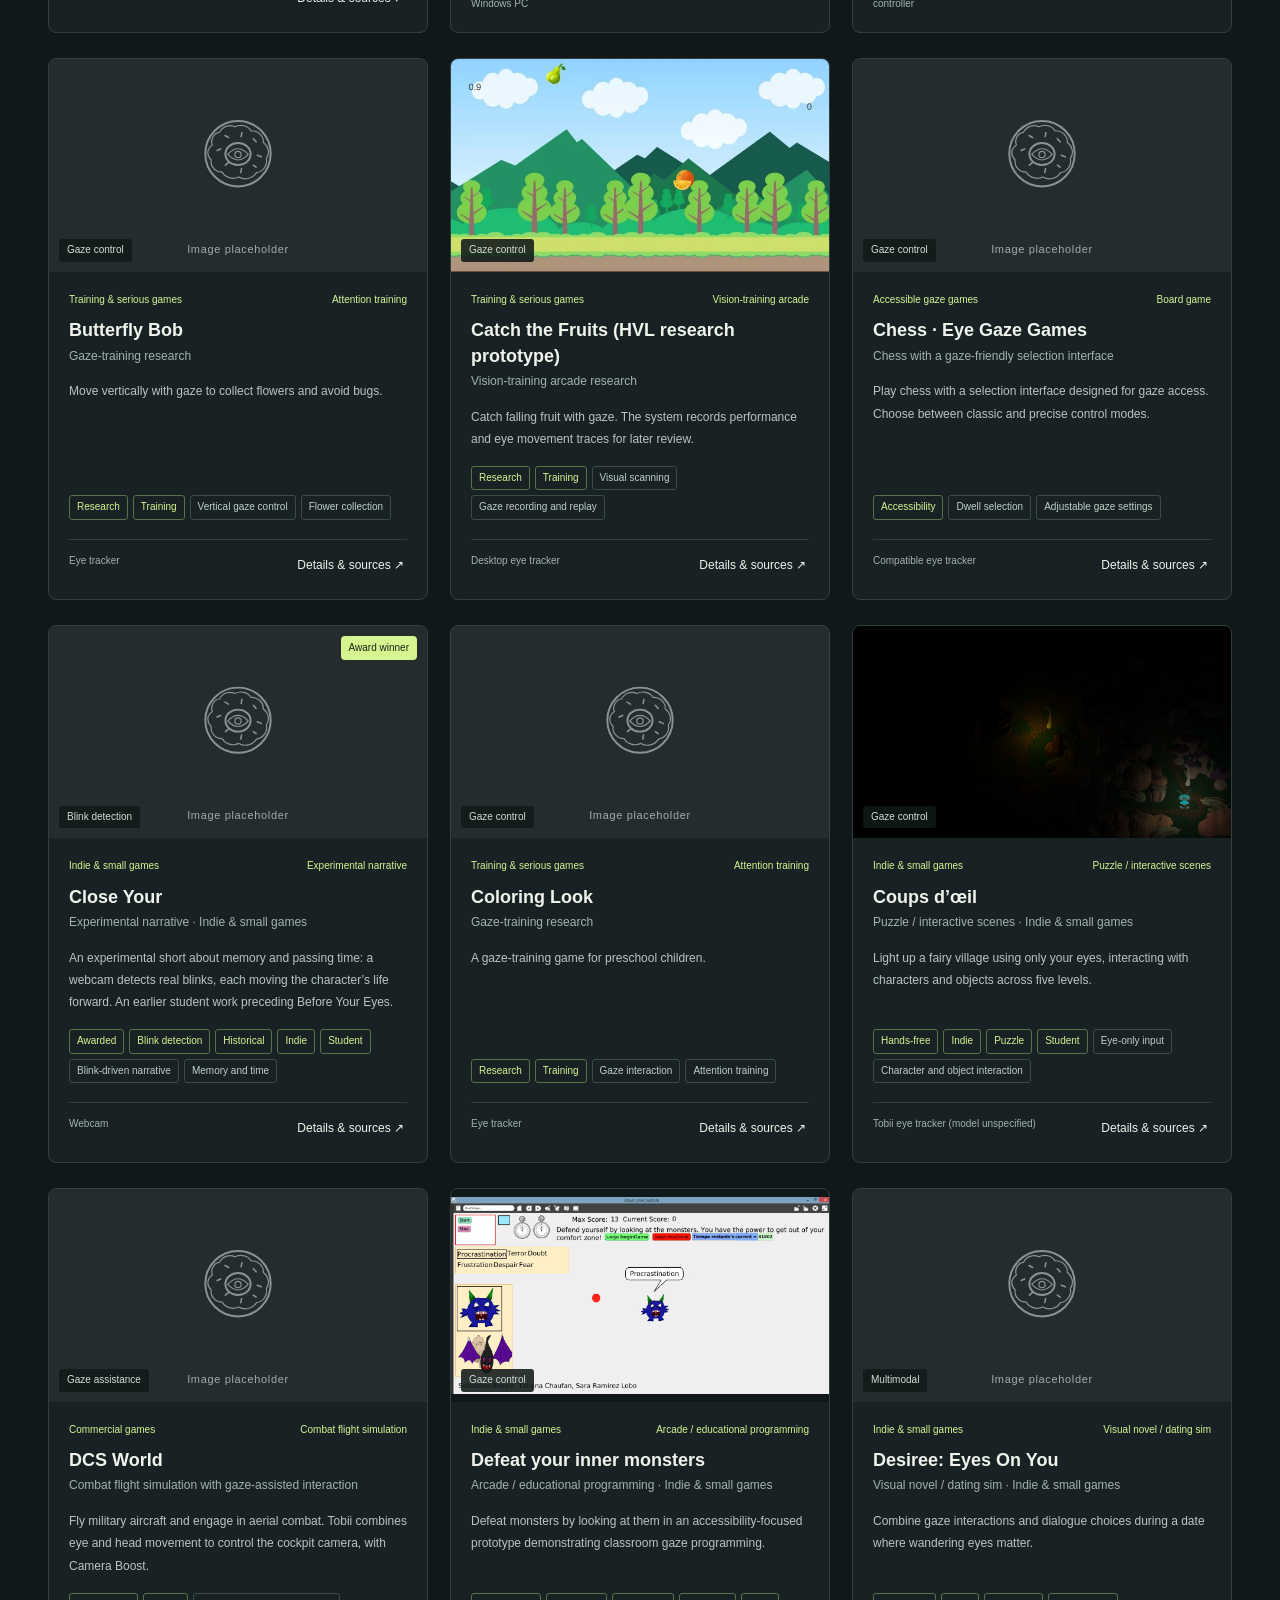
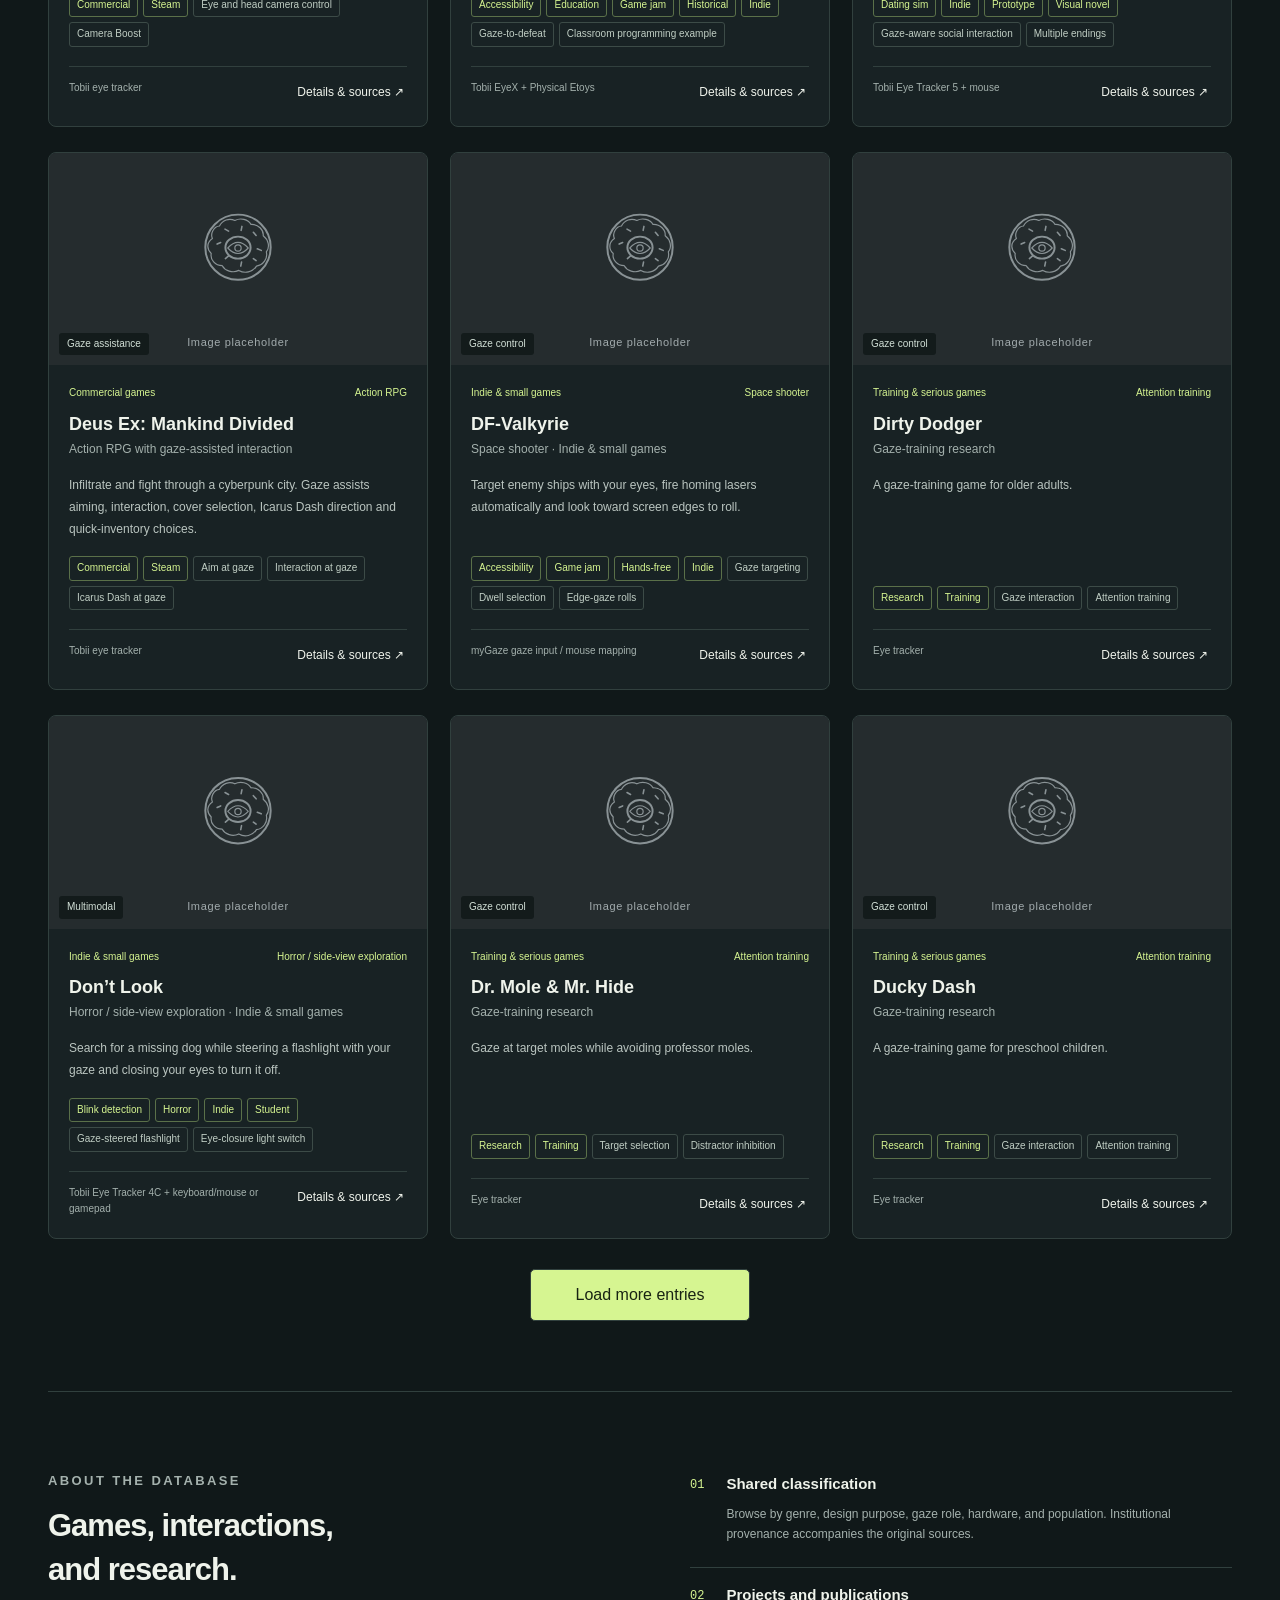
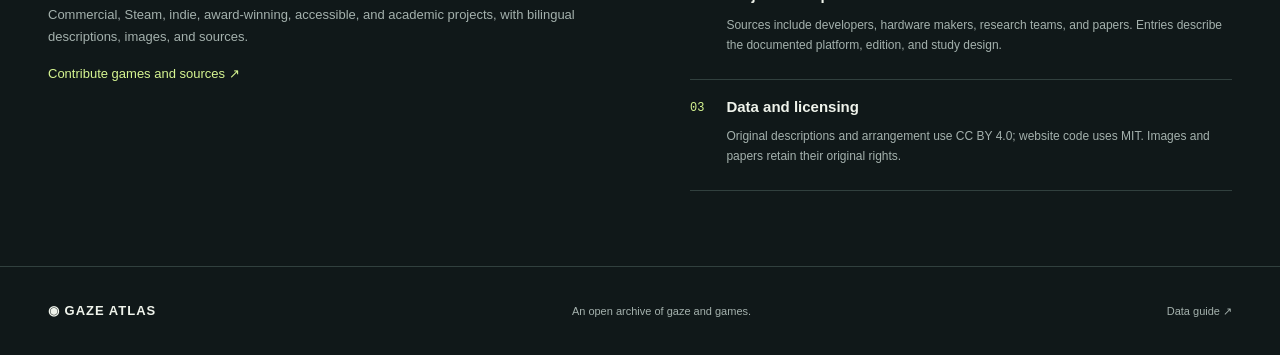
==== commit ba91a2a1: "Restore 32 game images from original project pages and research figures with source credits" ====
--- a/en/index.html
+++ b/en/index.html
@@ -1,10 +1,10 @@
 <!doctype html>
-<html lang="en"><head><meta charset="utf-8"><meta name="viewport" content="width=device-width,initial-scale=1"><meta name="description" content="An open database of eye-tracking games: commercial titles, accessible gaze games, and research prototypes, with images, hardware requirements, and sources."><title>Gaze Atlas · Eye-Tracking Game Open Database</title><link rel="stylesheet" href="../style.css?v=20261016-unified"><script src="../app.js?v=20261016-unified" defer></script><link rel="alternate" hreflang="zh-CN" href="../"><link rel="alternate" hreflang="en" href="./"><style>html[lang=en] h1{font-size:clamp(44px,5vw,70px);letter-spacing:-2px}html[lang=en] .stats strong{font-size:22px}html[lang=en] .toolbar label{flex-wrap:wrap}html[lang=en] .detail-body dl{grid-template-columns:105px 1fr}@media(max-width:640px){html[lang=en] .hero h1{font-size:48px}html[lang=en] nav{gap:12px}html[lang=en] h2{font-size:23px}html[lang=en] .section-head{gap:10px}html[lang=en] .downloads{flex-shrink:0}html[lang=en] .filter-row button{font-size:11px;padding:8px}html[lang=en] .toolbar select{max-width:140px}}</style><script src="../community.js?v=20261016-unified" defer></script></head>
+<html lang="en"><head><meta charset="utf-8"><meta name="viewport" content="width=device-width,initial-scale=1"><meta name="description" content="An open database of eye-tracking games: commercial titles, accessible gaze games, and research prototypes, with images, hardware requirements, and sources."><title>Gaze Atlas · Eye-Tracking Game Open Database</title><link rel="stylesheet" href="../style.css?v=20261016-source-images"><script src="../app.js?v=20261016-source-images" defer></script><link rel="alternate" hreflang="zh-CN" href="../"><link rel="alternate" hreflang="en" href="./"><style>html[lang=en] h1{font-size:clamp(44px,5vw,70px);letter-spacing:-2px}html[lang=en] .stats strong{font-size:22px}html[lang=en] .toolbar label{flex-wrap:wrap}html[lang=en] .detail-body dl{grid-template-columns:105px 1fr}@media(max-width:640px){html[lang=en] .hero h1{font-size:48px}html[lang=en] nav{gap:12px}html[lang=en] h2{font-size:23px}html[lang=en] .section-head{gap:10px}html[lang=en] .downloads{flex-shrink:0}html[lang=en] .filter-row button{font-size:11px;padding:8px}html[lang=en] .toolbar select{max-width:140px}}</style><script src="../community.js?v=20261016-source-images" defer></script></head>
 <body><a class="skip" href="#catalog">Skip to game collection</a><header><a class="brand" href="./"><span class="eye">◉</span> GAZE ATLAS <span class="brand-sub">ENGLISH EDITION</span></a><nav aria-label="Main navigation"><a href="../" lang="zh-CN" aria-label="Switch to Chinese">Chinese</a><a href="#catalog">Explore</a><a href="review.html">Review & methods</a><a href="https://github.com/sharkburger/eyeTrackingGame_OpenDataBase" target="_blank" rel="noopener">GitHub ↗</a><details class="community-menu"><summary>Contribute <span aria-hidden="true">⌄</span></summary><div class="community-dropdown"><a href="contribute.html#submit">Submit a game</a><a href="contribute.html#forms">Bilingual forms</a><a href="contribute.html#guide">Contribution guide</a><a href="contribute.html#checks">Automated checks</a><a href="contributors.html">Contributors</a></div></details></nav></header>
-<main><section class="hero"><div><p class="eyebrow"><span></span> EYE TRACKING GAME OPEN DATABASE</p><h1>Eye-tracking games.<br>Sources and research.</h1><p class="intro">A collection of gaze games, accessible projects, and research prototypes.<br>Browse by genre, interaction, hardware, and research purpose.</p><div class="hero-actions"><a class="primary" href="#catalog">Explore the collection <span>↓</span></a></div><p class="edition">Research collection <span>/</span> Search updated October 16, 2026</p></div><div class="hero-art hero-donut" aria-hidden="true"><img src="../assets/donut-eye.png?v=20261016-unified" alt="" width="1254" height="1254" fetchpriority="high"></div></section>
+<main><section class="hero"><div><p class="eyebrow"><span></span> EYE TRACKING GAME OPEN DATABASE</p><h1>Eye-tracking games.<br>Sources and research.</h1><p class="intro">A collection of gaze games, accessible projects, and research prototypes.<br>Browse by genre, interaction, hardware, and research purpose.</p><div class="hero-actions"><a class="primary" href="#catalog">Explore the collection <span>↓</span></a></div><p class="edition">Research collection <span>/</span> Search updated October 16, 2026</p></div><div class="hero-art hero-donut" aria-hidden="true"><img src="../assets/donut-eye.png?v=20261016-source-images" alt="" width="1254" height="1254" fetchpriority="high"></div></section>
 <section class="stats" aria-label="Database statistics"><div><strong id="total">…</strong><span>Games, prototypes, and suites</span></div><div><strong id="steam-count">…</strong><span>With Steam evidence</span></div><div><strong id="research-count">…</strong><span>Research-related entries</span></div><div><strong id="award-count">…</strong><span>Documented award winners</span></div></section>
-<section id="catalog" class="catalog"><div class="section-head"><div><p class="eyebrow">THE COLLECTION</p><h2>Browse the collection<span>↗</span></h2></div><div class="downloads"><a href="data/games.json?v=20261016-unified" download>↓ JSON</a><a href="data/games.csv?v=20261016-unified" download>↓ CSV</a></div></div><div class="review-callout"><div><b>Research review and classification</b><p>Commercial, indie, accessible, and academic projects documented with a shared set of fields.</p></div><a href="review.html">Read the review ↗</a></div>
- <div class="toolbar"><label class="search"><span>⌕</span><input id="search" type="search" placeholder="Search games, mechanics, hardware, or purpose…" aria-label="Search games"></label></div><div class="advanced-filters"><label>Entry category<select id="category"><option value="">All</option></select></label><label>Design intent<select id="intent"><option value="">All</option></select></label><label>Gaze role<select id="role"><option value="">All</option></select></label><label>Hardware<select id="device"><option value="">All</option></select></label><label>Interaction<select id="interaction"><option value="">All</option></select></label><label>Genre<select id="genre"><option value="">All</option></select></label><label>Research population<select id="population"><option value="">All</option></select></label><label>Sort<select id="sort"><option value="curated">Title A–Z</option><option value="title">Title Z–A</option><option value="year">Verified year, newest</option></select></label><button id="clear-filters">Clear filters</button></div><div class="filter-row"><div id="categories" role="group" aria-label="Cross-cutting tags"></div><span id="count" aria-live="polite"></span></div><div id="grid" class="grid"></div><div class="more-wrap"><button id="more" hidden>Load more entries</button></div><div id="empty" hidden><h3>Explore more entries</h3><p>Try a different keyword or reset the filters.</p><button id="reset">Reset filters</button></div><p id="error" hidden role="alert">Unable to load the collection. Refresh the page or download the <a href="data/games.json?v=20261016-unified">JSON dataset</a>.</p></section>
+<section id="catalog" class="catalog"><div class="section-head"><div><p class="eyebrow">THE COLLECTION</p><h2>Browse the collection<span>↗</span></h2></div><div class="downloads"><a href="data/games.json?v=20261016-source-images" download>↓ JSON</a><a href="data/games.csv?v=20261016-source-images" download>↓ CSV</a></div></div><div class="review-callout"><div><b>Research review and classification</b><p>Commercial, indie, accessible, and academic projects documented with a shared set of fields.</p></div><a href="review.html">Read the review ↗</a></div>
+ <div class="toolbar"><label class="search"><span>⌕</span><input id="search" type="search" placeholder="Search games, mechanics, hardware, or purpose…" aria-label="Search games"></label></div><div class="advanced-filters"><label>Entry category<select id="category"><option value="">All</option></select></label><label>Design intent<select id="intent"><option value="">All</option></select></label><label>Gaze role<select id="role"><option value="">All</option></select></label><label>Hardware<select id="device"><option value="">All</option></select></label><label>Interaction<select id="interaction"><option value="">All</option></select></label><label>Genre<select id="genre"><option value="">All</option></select></label><label>Research population<select id="population"><option value="">All</option></select></label><label>Sort<select id="sort"><option value="curated">Title A–Z</option><option value="title">Title Z–A</option><option value="year">Verified year, newest</option></select></label><button id="clear-filters">Clear filters</button></div><div class="filter-row"><div id="categories" role="group" aria-label="Cross-cutting tags"></div><span id="count" aria-live="polite"></span></div><div id="grid" class="grid"></div><div class="more-wrap"><button id="more" hidden>Load more entries</button></div><div id="empty" hidden><h3>Explore more entries</h3><p>Try a different keyword or reset the filters.</p><button id="reset">Reset filters</button></div><p id="error" hidden role="alert">Unable to load the collection. Refresh the page or download the <a href="data/games.json?v=20261016-source-images">JSON dataset</a>.</p></section>
 <section id="about" class="about"><div><p class="eyebrow">ABOUT THE DATABASE</p><h2>Games, interactions,<br>and research.</h2><p>Commercial, Steam, indie, award-winning, accessible, and academic projects, with bilingual descriptions, images, and sources.</p><a href="https://github.com/sharkburger/eyeTrackingGame_OpenDataBase/issues/new">Contribute games and sources ↗</a></div><div class="method"><article><span>01</span><div><h3>Shared classification</h3><p>Browse by genre, design purpose, gaze role, hardware, and population. Institutional provenance accompanies the original sources.</p></div></article><article><span>02</span><div><h3>Projects and publications</h3><p>Sources include developers, hardware makers, research teams, and papers. Entries describe the documented platform, edition, and study design.</p></div></article><article><span>03</span><div><h3>Data and licensing</h3><p>Original descriptions and arrangement use CC BY 4.0; website code uses MIT. Images and papers retain their original rights.</p></div></article></div></section></main>
 <footer><a class="brand" href="./">◉ GAZE ATLAS</a><p>An open archive of gaze and games.</p><a href="README.md">Data guide ↗</a></footer>
-<dialog id="detail" aria-labelledby="detail-title"><button class="close" aria-label="Close details">×</button><div id="detail-content"></div></dialog><noscript><p>The collection requires JavaScript. You can still download <a href="data/games.json?v=20261016-unified">JSON</a> or <a href="data/games.csv?v=20261016-unified">CSV</a> to view all entries.</p></noscript></body></html>
+<dialog id="detail" aria-labelledby="detail-title"><button class="close" aria-label="Close details">×</button><div id="detail-content"></div></dialog><noscript><p>The collection requires JavaScript. You can still download <a href="data/games.json?v=20261016-source-images">JSON</a> or <a href="data/games.csv?v=20261016-source-images">CSV</a> to view all entries.</p></noscript></body></html>
--- a/style.css
+++ b/style.css
@@ -18,3 +18,5 @@
 
 /* Community navigation and contribution pages */
 .community-menu{position:relative}.community-menu>summary{cursor:pointer;list-style:none;color:var(--accent);white-space:nowrap}.community-menu>summary::-webkit-details-marker{display:none}.community-menu>summary span{display:inline-block;margin-left:3px}.community-menu[open]>summary span{transform:rotate(180deg)}.community-dropdown{position:absolute;top:calc(100% + 14px);right:0;min-width:220px;background:#1a2527;border:1px solid #46534e;box-shadow:0 14px 35px #0006;border-radius:8px;padding:8px;z-index:30}.community-dropdown>a{display:block;padding:10px 12px;border-radius:4px;font-size:13px;white-space:nowrap}.community-dropdown>a:hover,.community-dropdown>a:focus-visible{background:#293735;color:var(--accent)}header{position:relative;z-index:10}.community-page{max-width:1050px;padding:55px 35px;margin:auto}.community-page h1{font-size:clamp(35px,5vw,56px);letter-spacing:-1.5px}.community-intro{font-size:18px;max-width:850px;color:var(--muted)}.community-tabs{display:flex;flex-wrap:wrap;gap:12px;margin:28px 0}.community-tabs a{border:1px solid var(--line);border-radius:5px;padding:8px 12px;color:var(--accent)}.community-section{padding:30px 0;border-top:1px solid var(--line);scroll-margin-top:25px}.community-section h2{font-size:27px;letter-spacing:-.4px;margin:0 0 14px}.community-section p,.community-section li{color:#bdc8c3}.community-section a{color:var(--accent)}.submission-form{display:grid;grid-template-columns:1fr 1fr;gap:20px;margin-top:25px}.field{display:flex;flex-direction:column;gap:7px;min-width:0}.field:has(textarea){grid-column:1/-1}.field label{font-size:14px}.field label span{color:var(--accent)}.field input,.field textarea,.field select{width:100%;background:#1a2527;color:var(--ink);border:1px solid #46534e;border-radius:5px;padding:12px;font-size:14px}.field textarea{resize:vertical;min-height:110px}.field small{color:var(--muted);font-size:12px}.checkbox-field{grid-column:1/-1;display:flex;align-items:flex-start;gap:10px;font-size:13px;color:var(--muted)}.checkbox-field input{margin-top:5px;accent-color:var(--accent)}.community-button,.community-actions button{display:inline-flex;align-items:center;justify-content:center;gap:8px;padding:11px 18px;border-radius:5px;border:1px solid var(--accent);background:var(--accent);color:#172217!important;font-size:14px;font-weight:600;cursor:pointer}.submission-form>.community-button{justify-self:start}.community-actions{display:flex;align-items:center;flex-wrap:wrap;gap:15px;margin:20px 0}.community-actions>a{font-size:14px}.community-actions button{background:transparent;color:var(--accent)!important}.submission-preview{background:#192523;border:1px solid #4f6549;border-radius:8px;padding:22px;margin:25px 0;scroll-margin-top:25px}.submission-preview[hidden]{display:none}.submission-preview pre{white-space:pre-wrap;overflow-wrap:anywhere;font-size:13px;line-height:1.8;color:#d1dcd5;background:#111c1c;padding:18px;border-radius:4px;max-height:480px;overflow:auto}.community-steps{padding-left:24px}.community-steps li{padding:5px 0}.check-grid{display:grid;grid-template-columns:1fr 1fr;gap:16px;margin:22px 0}.check-grid article{background:var(--panel);border:1px solid var(--line);padding:20px;border-radius:7px}.check-grid h3{font-size:17px;margin:0 0 8px}.check-grid p{font-size:13px;margin:0}.command-block{white-space:pre-wrap;overflow-wrap:anywhere;background:#182224;padding:18px;border-radius:5px;font-size:13px}.contributors-grid{display:grid;grid-template-columns:repeat(3,minmax(0,1fr));gap:18px;margin:30px 0}.contributor-card{display:flex;align-items:flex-start;flex-direction:column;gap:12px;background:var(--panel);padding:25px;border:1px solid var(--line);border-radius:8px}.contributor-card>span:last-child{font-size:13px;color:var(--muted)}.contributor-initial{height:54px;width:54px;display:grid;place-items:center;border-radius:50%;background:#344438;color:var(--accent);font-size:24px;font-weight:600}@media(max-width:640px){.community-page{padding:30px 20px}.community-page h1{font-size:35px}.submission-form,.check-grid,.contributors-grid{grid-template-columns:1fr}.community-dropdown{min-width:205px;max-width:calc(100vw - 40px)}.community-page header nav{width:auto}.community-tabs{gap:8px}.community-tabs a{font-size:12px;padding:7px 9px}.submission-preview{padding:15px}.community-section h2{font-size:24px}.command-block{font-size:11px}.community-actions{align-items:flex-start;flex-direction:column}.community-menu>summary{font-size:12px}}@media(prefers-reduced-motion:reduce){.submission-preview{scroll-behavior:auto}}
+
+.image-wrap.source-figure img{object-fit:contain;background:#111819}.image-wrap.source-figure{background:#111819}
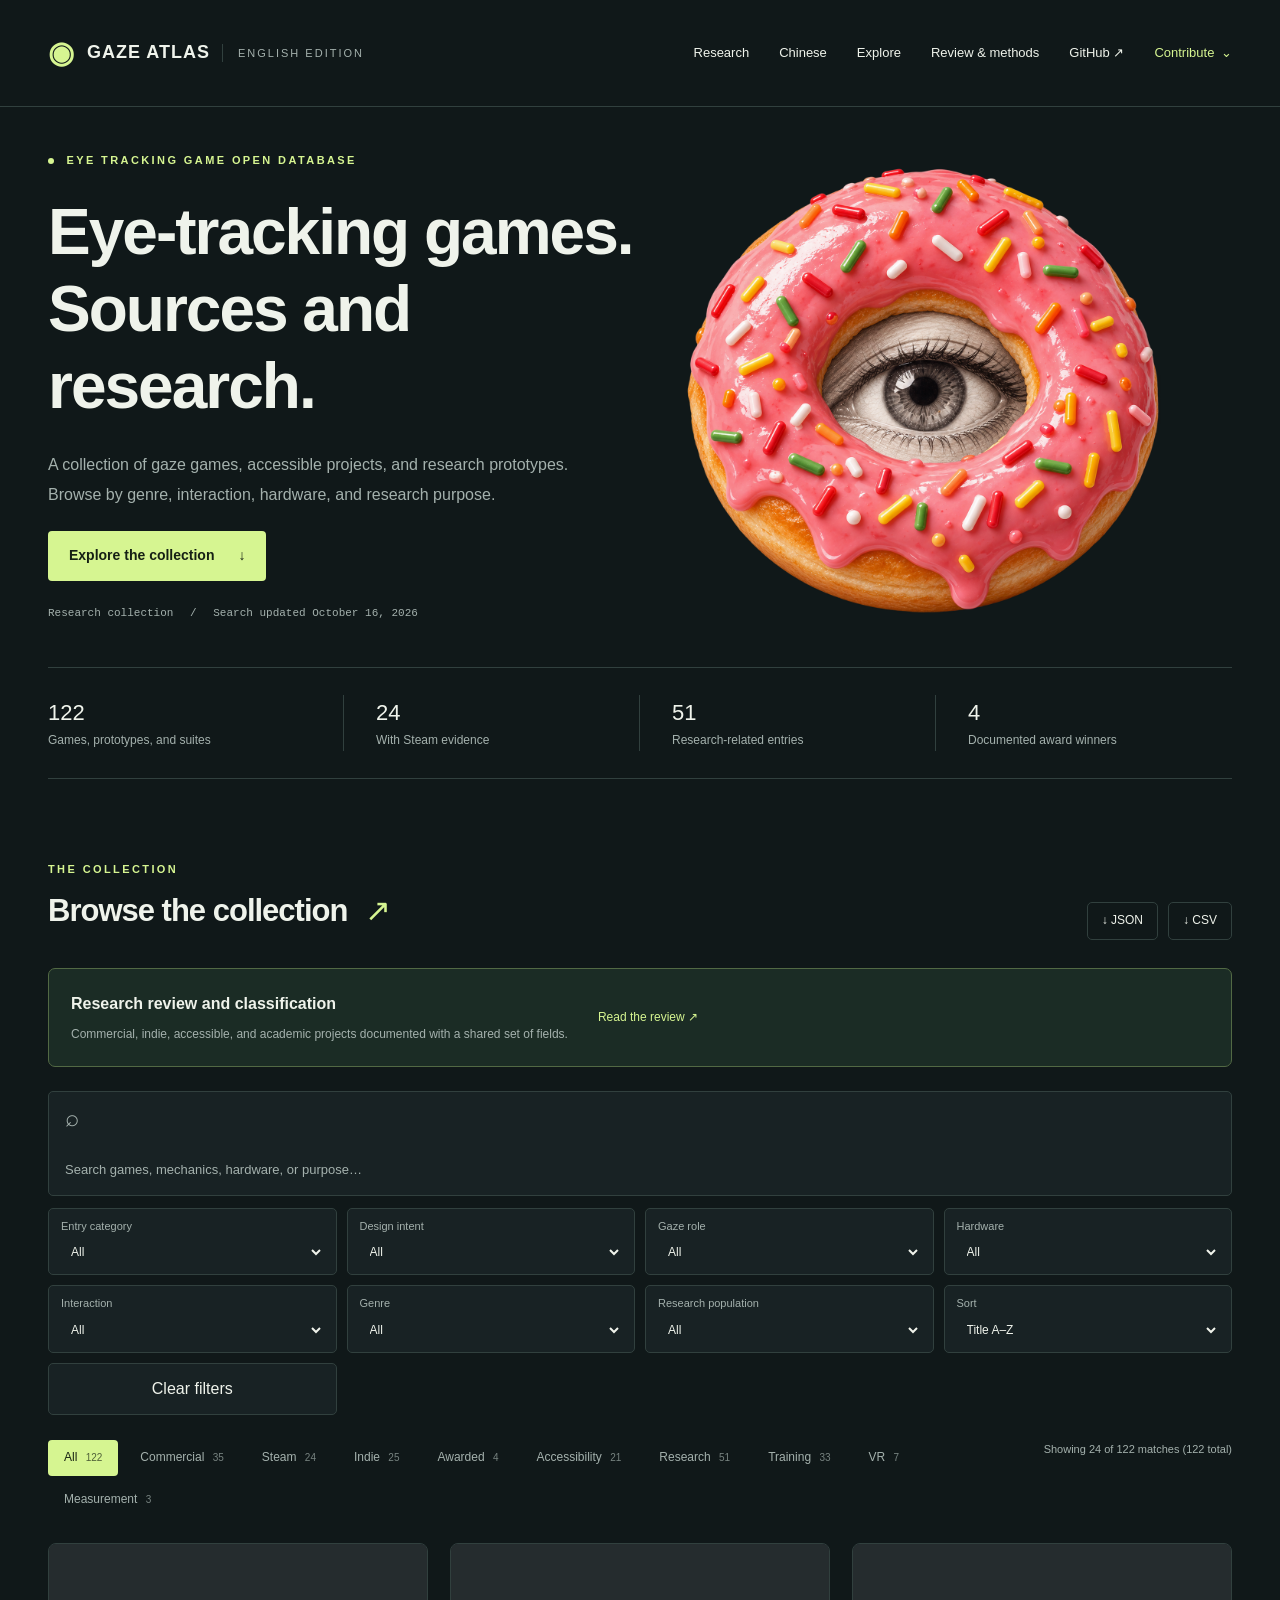
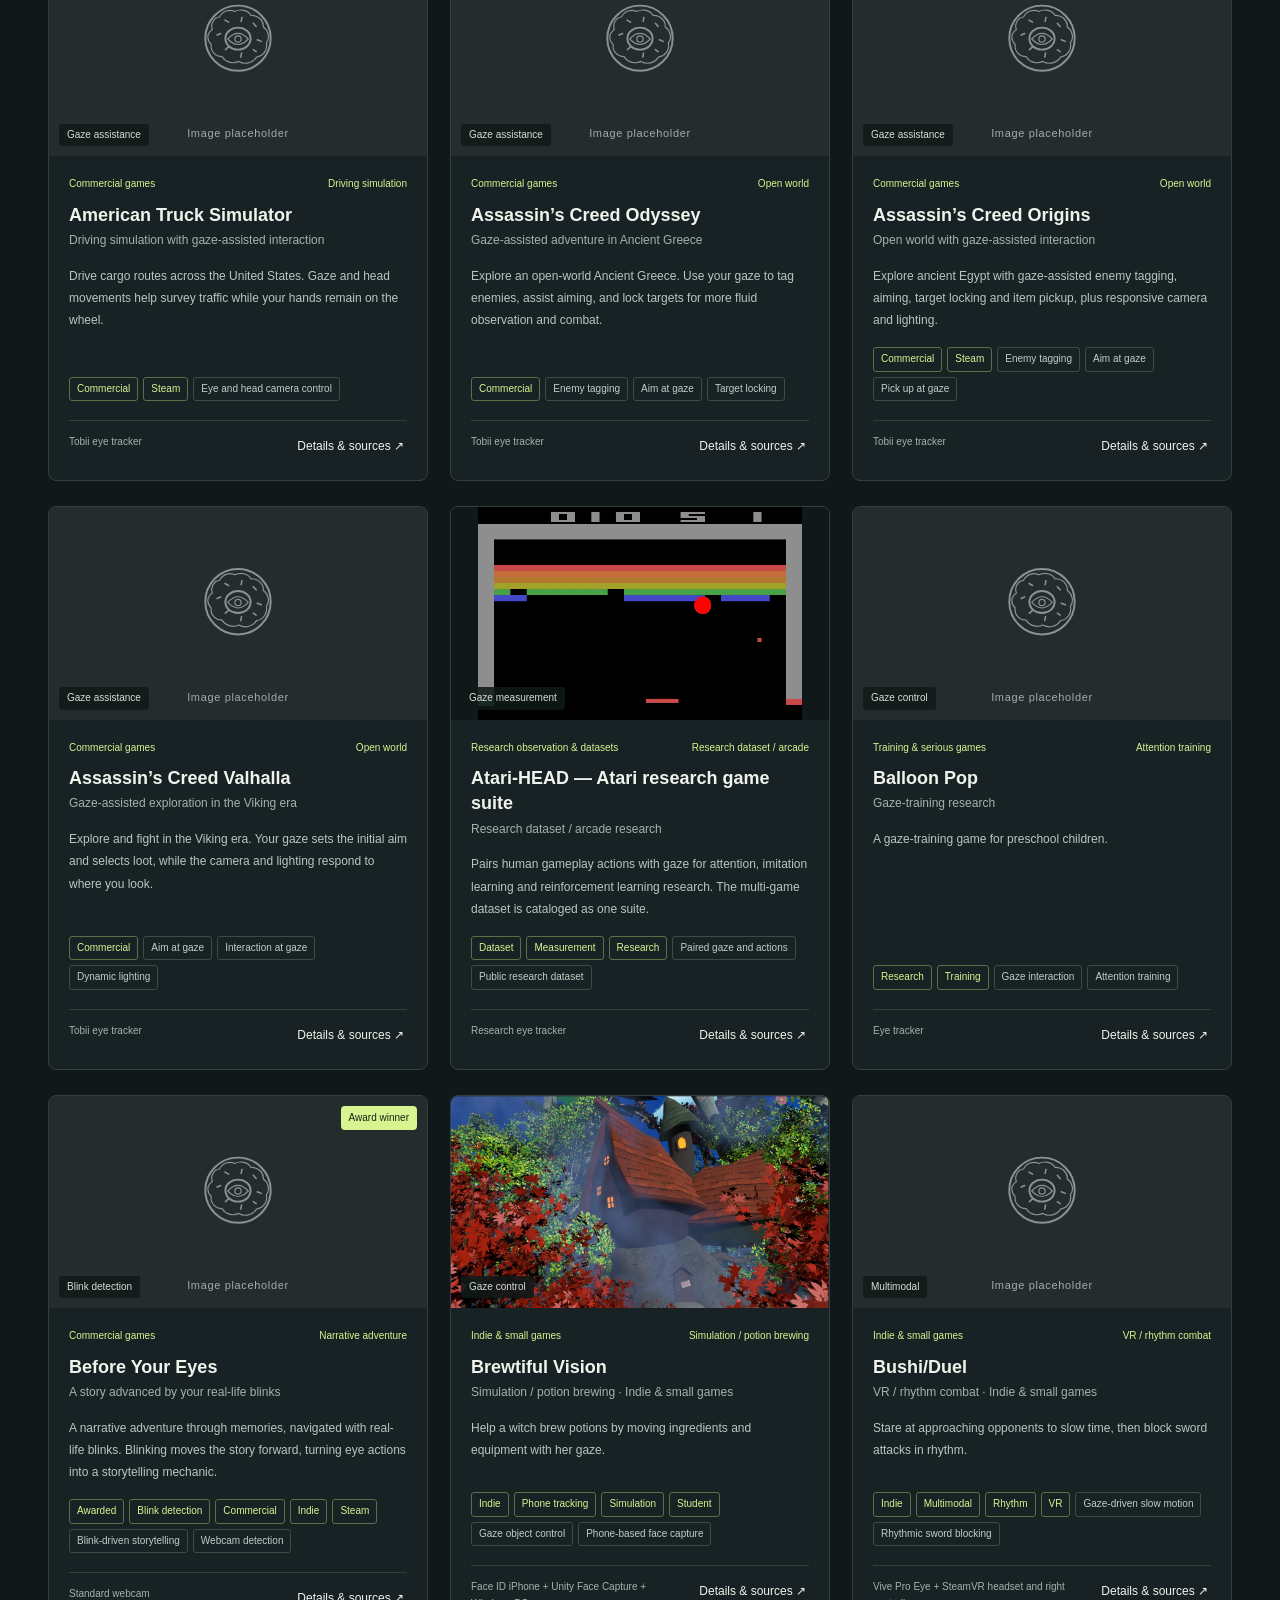
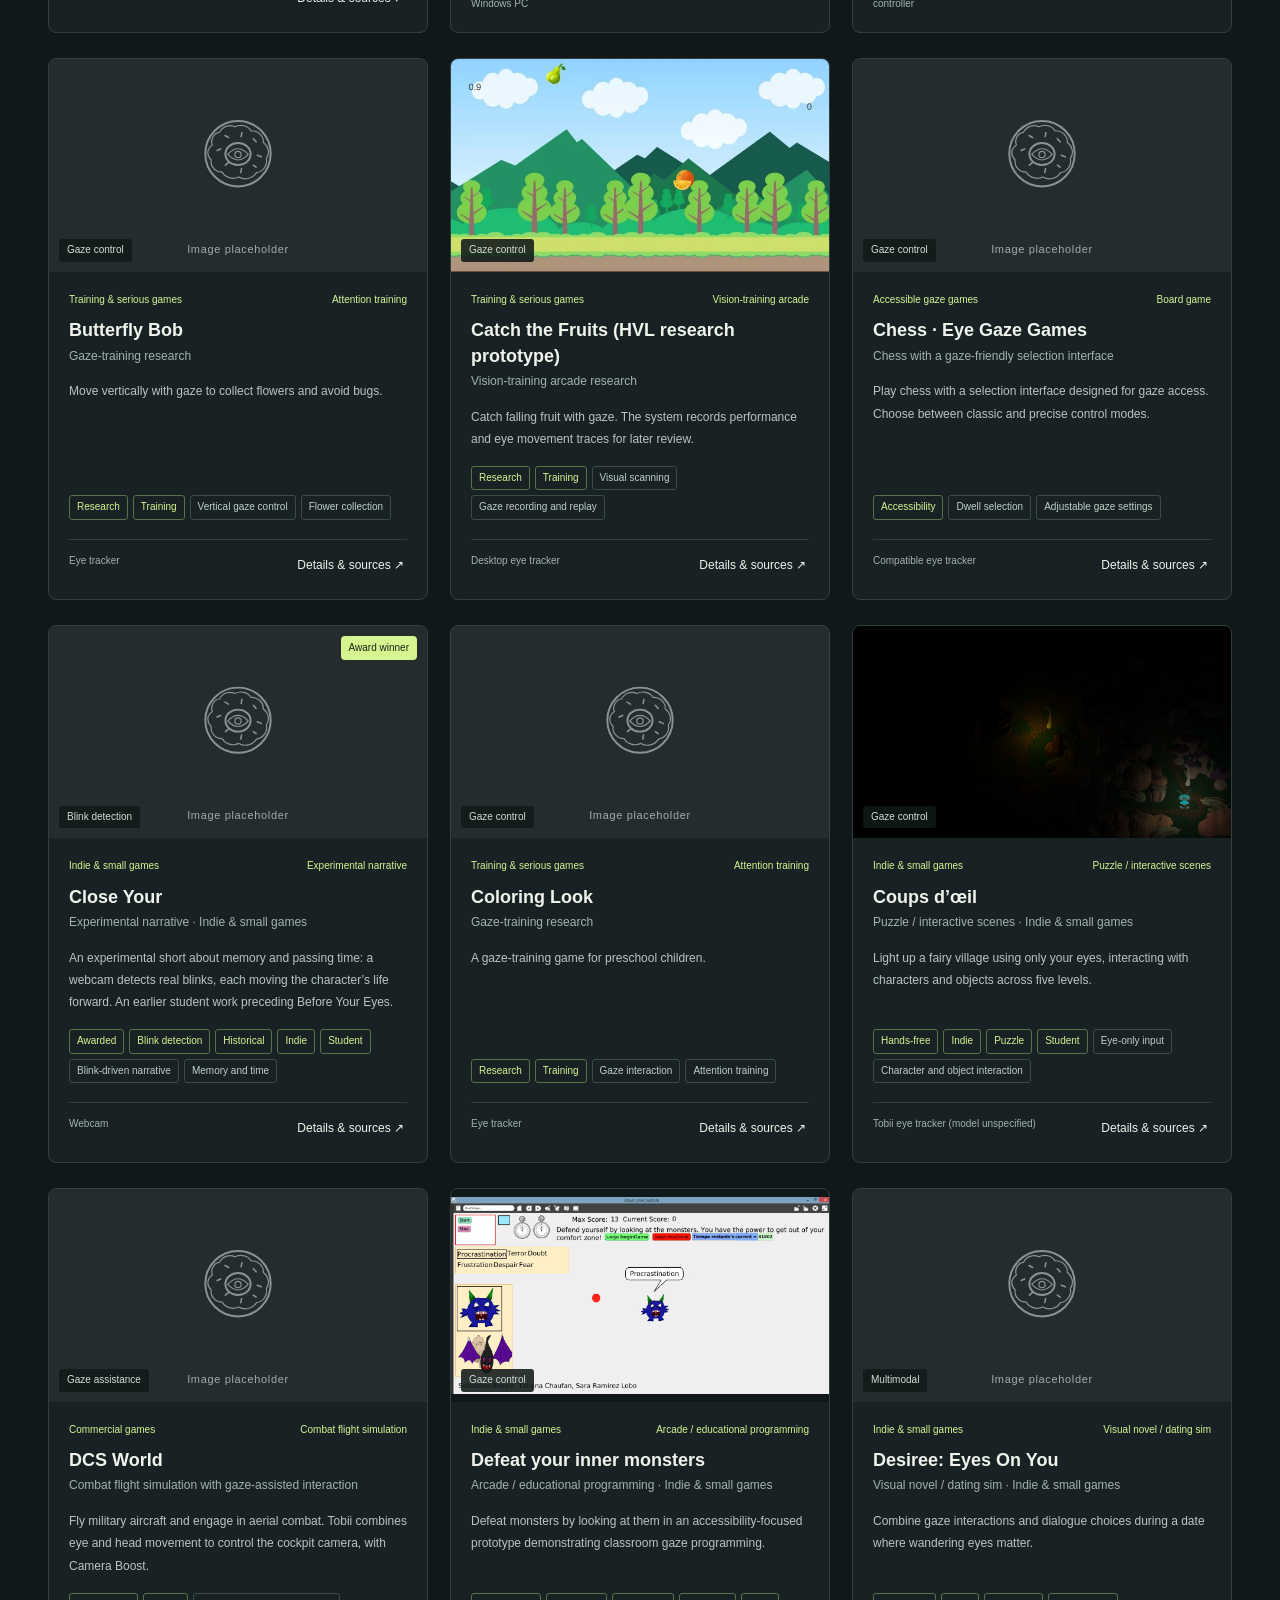
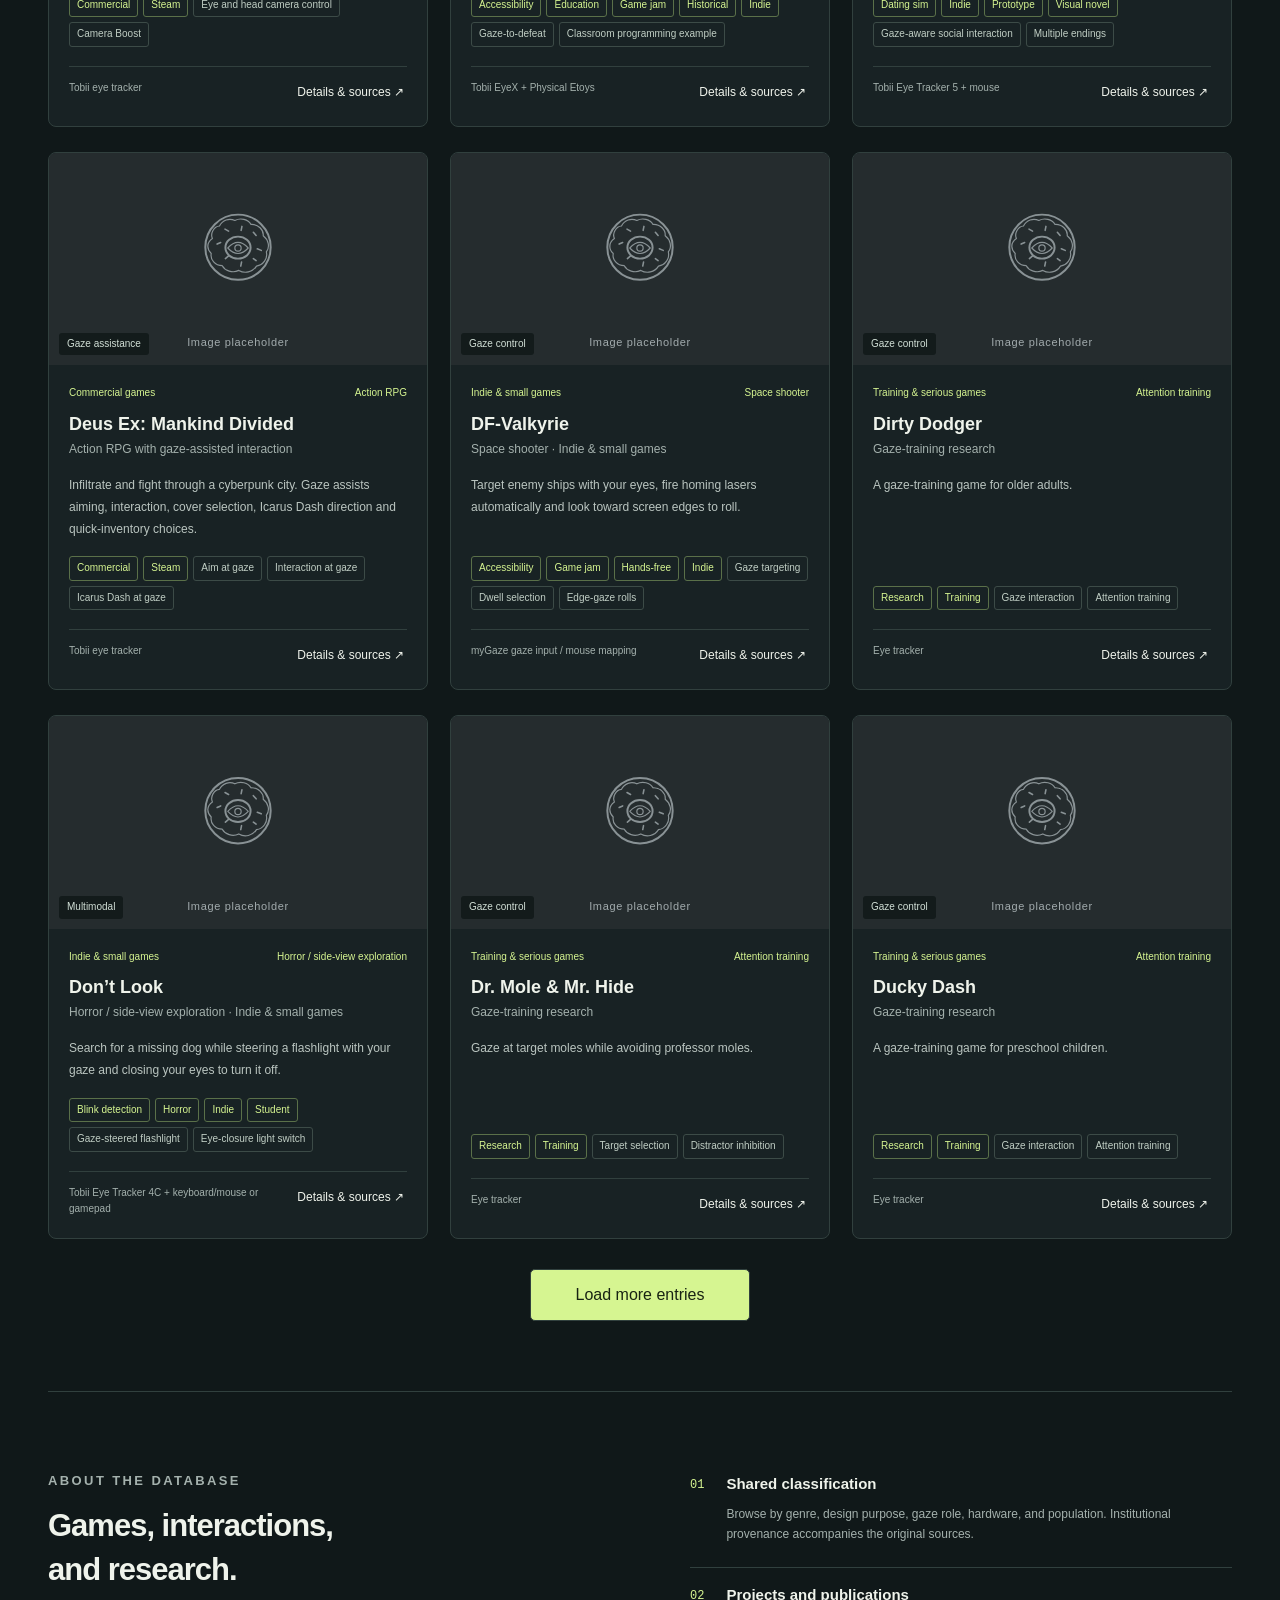
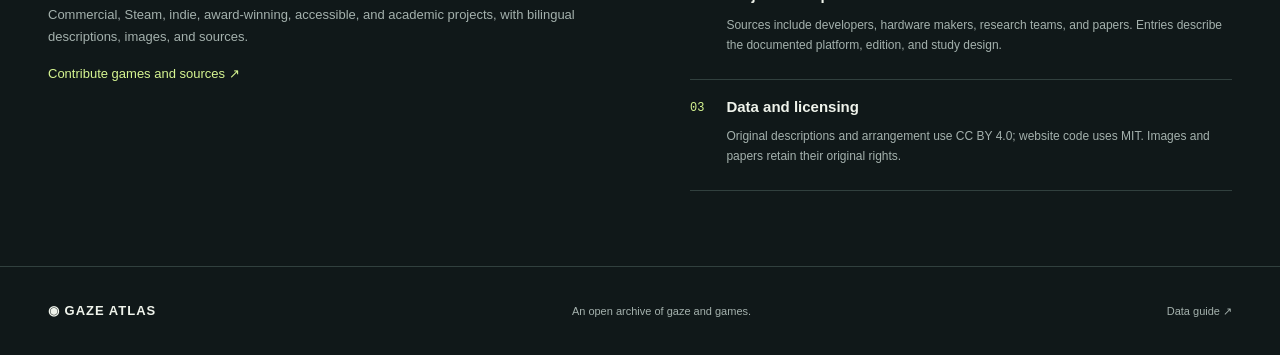
==== commit a47a959b: "Add bilingual Research library with 57 publications, filters, game links and paper contributions" ====
--- a/en/index.html
+++ b/en/index.html
@@ -1,10 +1,10 @@
 <!doctype html>
-<html lang="en"><head><meta charset="utf-8"><meta name="viewport" content="width=device-width,initial-scale=1"><meta name="description" content="An open database of eye-tracking games: commercial titles, accessible gaze games, and research prototypes, with images, hardware requirements, and sources."><title>Gaze Atlas · Eye-Tracking Game Open Database</title><link rel="stylesheet" href="../style.css?v=20261016-source-images"><script src="../app.js?v=20261016-source-images" defer></script><link rel="alternate" hreflang="zh-CN" href="../"><link rel="alternate" hreflang="en" href="./"><style>html[lang=en] h1{font-size:clamp(44px,5vw,70px);letter-spacing:-2px}html[lang=en] .stats strong{font-size:22px}html[lang=en] .toolbar label{flex-wrap:wrap}html[lang=en] .detail-body dl{grid-template-columns:105px 1fr}@media(max-width:640px){html[lang=en] .hero h1{font-size:48px}html[lang=en] nav{gap:12px}html[lang=en] h2{font-size:23px}html[lang=en] .section-head{gap:10px}html[lang=en] .downloads{flex-shrink:0}html[lang=en] .filter-row button{font-size:11px;padding:8px}html[lang=en] .toolbar select{max-width:140px}}</style><script src="../community.js?v=20261016-source-images" defer></script></head>
-<body><a class="skip" href="#catalog">Skip to game collection</a><header><a class="brand" href="./"><span class="eye">◉</span> GAZE ATLAS <span class="brand-sub">ENGLISH EDITION</span></a><nav aria-label="Main navigation"><a href="../" lang="zh-CN" aria-label="Switch to Chinese">Chinese</a><a href="#catalog">Explore</a><a href="review.html">Review & methods</a><a href="https://github.com/sharkburger/eyeTrackingGame_OpenDataBase" target="_blank" rel="noopener">GitHub ↗</a><details class="community-menu"><summary>Contribute <span aria-hidden="true">⌄</span></summary><div class="community-dropdown"><a href="contribute.html#submit">Submit a game</a><a href="contribute.html#forms">Bilingual forms</a><a href="contribute.html#guide">Contribution guide</a><a href="contribute.html#checks">Automated checks</a><a href="contributors.html">Contributors</a></div></details></nav></header>
-<main><section class="hero"><div><p class="eyebrow"><span></span> EYE TRACKING GAME OPEN DATABASE</p><h1>Eye-tracking games.<br>Sources and research.</h1><p class="intro">A collection of gaze games, accessible projects, and research prototypes.<br>Browse by genre, interaction, hardware, and research purpose.</p><div class="hero-actions"><a class="primary" href="#catalog">Explore the collection <span>↓</span></a></div><p class="edition">Research collection <span>/</span> Search updated October 16, 2026</p></div><div class="hero-art hero-donut" aria-hidden="true"><img src="../assets/donut-eye.png?v=20261016-source-images" alt="" width="1254" height="1254" fetchpriority="high"></div></section>
+<html lang="en"><head><meta charset="utf-8"><meta name="viewport" content="width=device-width,initial-scale=1"><meta name="description" content="An open database of eye-tracking games: commercial titles, accessible gaze games, and research prototypes, with images, hardware requirements, and sources."><title>Gaze Atlas · Eye-Tracking Game Open Database</title><link rel="stylesheet" href="../style.css?v=20261022-research"><script src="../app.js?v=20261022-research" defer></script><link rel="alternate" hreflang="zh-CN" href="../"><link rel="alternate" hreflang="en" href="./"><style>html[lang=en] h1{font-size:clamp(44px,5vw,70px);letter-spacing:-2px}html[lang=en] .stats strong{font-size:22px}html[lang=en] .toolbar label{flex-wrap:wrap}html[lang=en] .detail-body dl{grid-template-columns:105px 1fr}@media(max-width:640px){html[lang=en] .hero h1{font-size:48px}html[lang=en] nav{gap:12px}html[lang=en] h2{font-size:23px}html[lang=en] .section-head{gap:10px}html[lang=en] .downloads{flex-shrink:0}html[lang=en] .filter-row button{font-size:11px;padding:8px}html[lang=en] .toolbar select{max-width:140px}}</style><script src="../community.js?v=20261022-research" defer></script></head>
+<body><a class="skip" href="#catalog">Skip to game collection</a><header><a class="brand" href="./"><span class="eye">◉</span> GAZE ATLAS <span class="brand-sub">ENGLISH EDITION</span></a><nav aria-label="Main navigation"><a href="research.html">Research</a><a href="../" lang="zh-CN" aria-label="Switch to Chinese">Chinese</a><a href="#catalog">Explore</a><a href="review.html">Review & methods</a><a href="https://github.com/sharkburger/eyeTrackingGame_OpenDataBase" target="_blank" rel="noopener">GitHub ↗</a><details class="community-menu"><summary>Contribute <span aria-hidden="true">⌄</span></summary><div class="community-dropdown"><a href="research.html#contribute-paper">Submit a paper</a><a href="contribute.html#submit">Submit a game</a><a href="contribute.html#forms">Bilingual forms</a><a href="contribute.html#guide">Contribution guide</a><a href="contribute.html#checks">Automated checks</a><a href="contributors.html">Contributors</a></div></details></nav></header>
+<main><section class="hero"><div><p class="eyebrow"><span></span> EYE TRACKING GAME OPEN DATABASE</p><h1>Eye-tracking games.<br>Sources and research.</h1><p class="intro">A collection of gaze games, accessible projects, and research prototypes.<br>Browse by genre, interaction, hardware, and research purpose.</p><div class="hero-actions"><a class="primary" href="#catalog">Explore the collection <span>↓</span></a></div><p class="edition">Research collection <span>/</span> Search updated October 16, 2026</p></div><div class="hero-art hero-donut" aria-hidden="true"><img src="../assets/donut-eye.png?v=20261022-research" alt="" width="1254" height="1254" fetchpriority="high"></div></section>
 <section class="stats" aria-label="Database statistics"><div><strong id="total">…</strong><span>Games, prototypes, and suites</span></div><div><strong id="steam-count">…</strong><span>With Steam evidence</span></div><div><strong id="research-count">…</strong><span>Research-related entries</span></div><div><strong id="award-count">…</strong><span>Documented award winners</span></div></section>
-<section id="catalog" class="catalog"><div class="section-head"><div><p class="eyebrow">THE COLLECTION</p><h2>Browse the collection<span>↗</span></h2></div><div class="downloads"><a href="data/games.json?v=20261016-source-images" download>↓ JSON</a><a href="data/games.csv?v=20261016-source-images" download>↓ CSV</a></div></div><div class="review-callout"><div><b>Research review and classification</b><p>Commercial, indie, accessible, and academic projects documented with a shared set of fields.</p></div><a href="review.html">Read the review ↗</a></div>
- <div class="toolbar"><label class="search"><span>⌕</span><input id="search" type="search" placeholder="Search games, mechanics, hardware, or purpose…" aria-label="Search games"></label></div><div class="advanced-filters"><label>Entry category<select id="category"><option value="">All</option></select></label><label>Design intent<select id="intent"><option value="">All</option></select></label><label>Gaze role<select id="role"><option value="">All</option></select></label><label>Hardware<select id="device"><option value="">All</option></select></label><label>Interaction<select id="interaction"><option value="">All</option></select></label><label>Genre<select id="genre"><option value="">All</option></select></label><label>Research population<select id="population"><option value="">All</option></select></label><label>Sort<select id="sort"><option value="curated">Title A–Z</option><option value="title">Title Z–A</option><option value="year">Verified year, newest</option></select></label><button id="clear-filters">Clear filters</button></div><div class="filter-row"><div id="categories" role="group" aria-label="Cross-cutting tags"></div><span id="count" aria-live="polite"></span></div><div id="grid" class="grid"></div><div class="more-wrap"><button id="more" hidden>Load more entries</button></div><div id="empty" hidden><h3>Explore more entries</h3><p>Try a different keyword or reset the filters.</p><button id="reset">Reset filters</button></div><p id="error" hidden role="alert">Unable to load the collection. Refresh the page or download the <a href="data/games.json?v=20261016-source-images">JSON dataset</a>.</p></section>
+<section id="catalog" class="catalog"><div class="section-head"><div><p class="eyebrow">THE COLLECTION</p><h2>Browse the collection<span>↗</span></h2></div><div class="downloads"><a href="data/games.json?v=20261022-research" download>↓ JSON</a><a href="data/games.csv?v=20261022-research" download>↓ CSV</a></div></div><div class="review-callout"><div><b>Research review and classification</b><p>Commercial, indie, accessible, and academic projects documented with a shared set of fields.</p></div><a href="review.html">Read the review ↗</a></div>
+ <div class="toolbar"><label class="search"><span>⌕</span><input id="search" type="search" placeholder="Search games, mechanics, hardware, or purpose…" aria-label="Search games"></label></div><div class="advanced-filters"><label>Entry category<select id="category"><option value="">All</option></select></label><label>Design intent<select id="intent"><option value="">All</option></select></label><label>Gaze role<select id="role"><option value="">All</option></select></label><label>Hardware<select id="device"><option value="">All</option></select></label><label>Interaction<select id="interaction"><option value="">All</option></select></label><label>Genre<select id="genre"><option value="">All</option></select></label><label>Research population<select id="population"><option value="">All</option></select></label><label>Sort<select id="sort"><option value="curated">Title A–Z</option><option value="title">Title Z–A</option><option value="year">Verified year, newest</option></select></label><button id="clear-filters">Clear filters</button></div><div class="filter-row"><div id="categories" role="group" aria-label="Cross-cutting tags"></div><span id="count" aria-live="polite"></span></div><div id="grid" class="grid"></div><div class="more-wrap"><button id="more" hidden>Load more entries</button></div><div id="empty" hidden><h3>Explore more entries</h3><p>Try a different keyword or reset the filters.</p><button id="reset">Reset filters</button></div><p id="error" hidden role="alert">Unable to load the collection. Refresh the page or download the <a href="data/games.json?v=20261022-research">JSON dataset</a>.</p></section>
 <section id="about" class="about"><div><p class="eyebrow">ABOUT THE DATABASE</p><h2>Games, interactions,<br>and research.</h2><p>Commercial, Steam, indie, award-winning, accessible, and academic projects, with bilingual descriptions, images, and sources.</p><a href="https://github.com/sharkburger/eyeTrackingGame_OpenDataBase/issues/new">Contribute games and sources ↗</a></div><div class="method"><article><span>01</span><div><h3>Shared classification</h3><p>Browse by genre, design purpose, gaze role, hardware, and population. Institutional provenance accompanies the original sources.</p></div></article><article><span>02</span><div><h3>Projects and publications</h3><p>Sources include developers, hardware makers, research teams, and papers. Entries describe the documented platform, edition, and study design.</p></div></article><article><span>03</span><div><h3>Data and licensing</h3><p>Original descriptions and arrangement use CC BY 4.0; website code uses MIT. Images and papers retain their original rights.</p></div></article></div></section></main>
 <footer><a class="brand" href="./">◉ GAZE ATLAS</a><p>An open archive of gaze and games.</p><a href="README.md">Data guide ↗</a></footer>
-<dialog id="detail" aria-labelledby="detail-title"><button class="close" aria-label="Close details">×</button><div id="detail-content"></div></dialog><noscript><p>The collection requires JavaScript. You can still download <a href="data/games.json?v=20261016-source-images">JSON</a> or <a href="data/games.csv?v=20261016-source-images">CSV</a> to view all entries.</p></noscript></body></html>
+<dialog id="detail" aria-labelledby="detail-title"><button class="close" aria-label="Close details">×</button><div id="detail-content"></div></dialog><noscript><p>The collection requires JavaScript. You can still download <a href="data/games.json?v=20261022-research">JSON</a> or <a href="data/games.csv?v=20261022-research">CSV</a> to view all entries.</p></noscript></body></html>
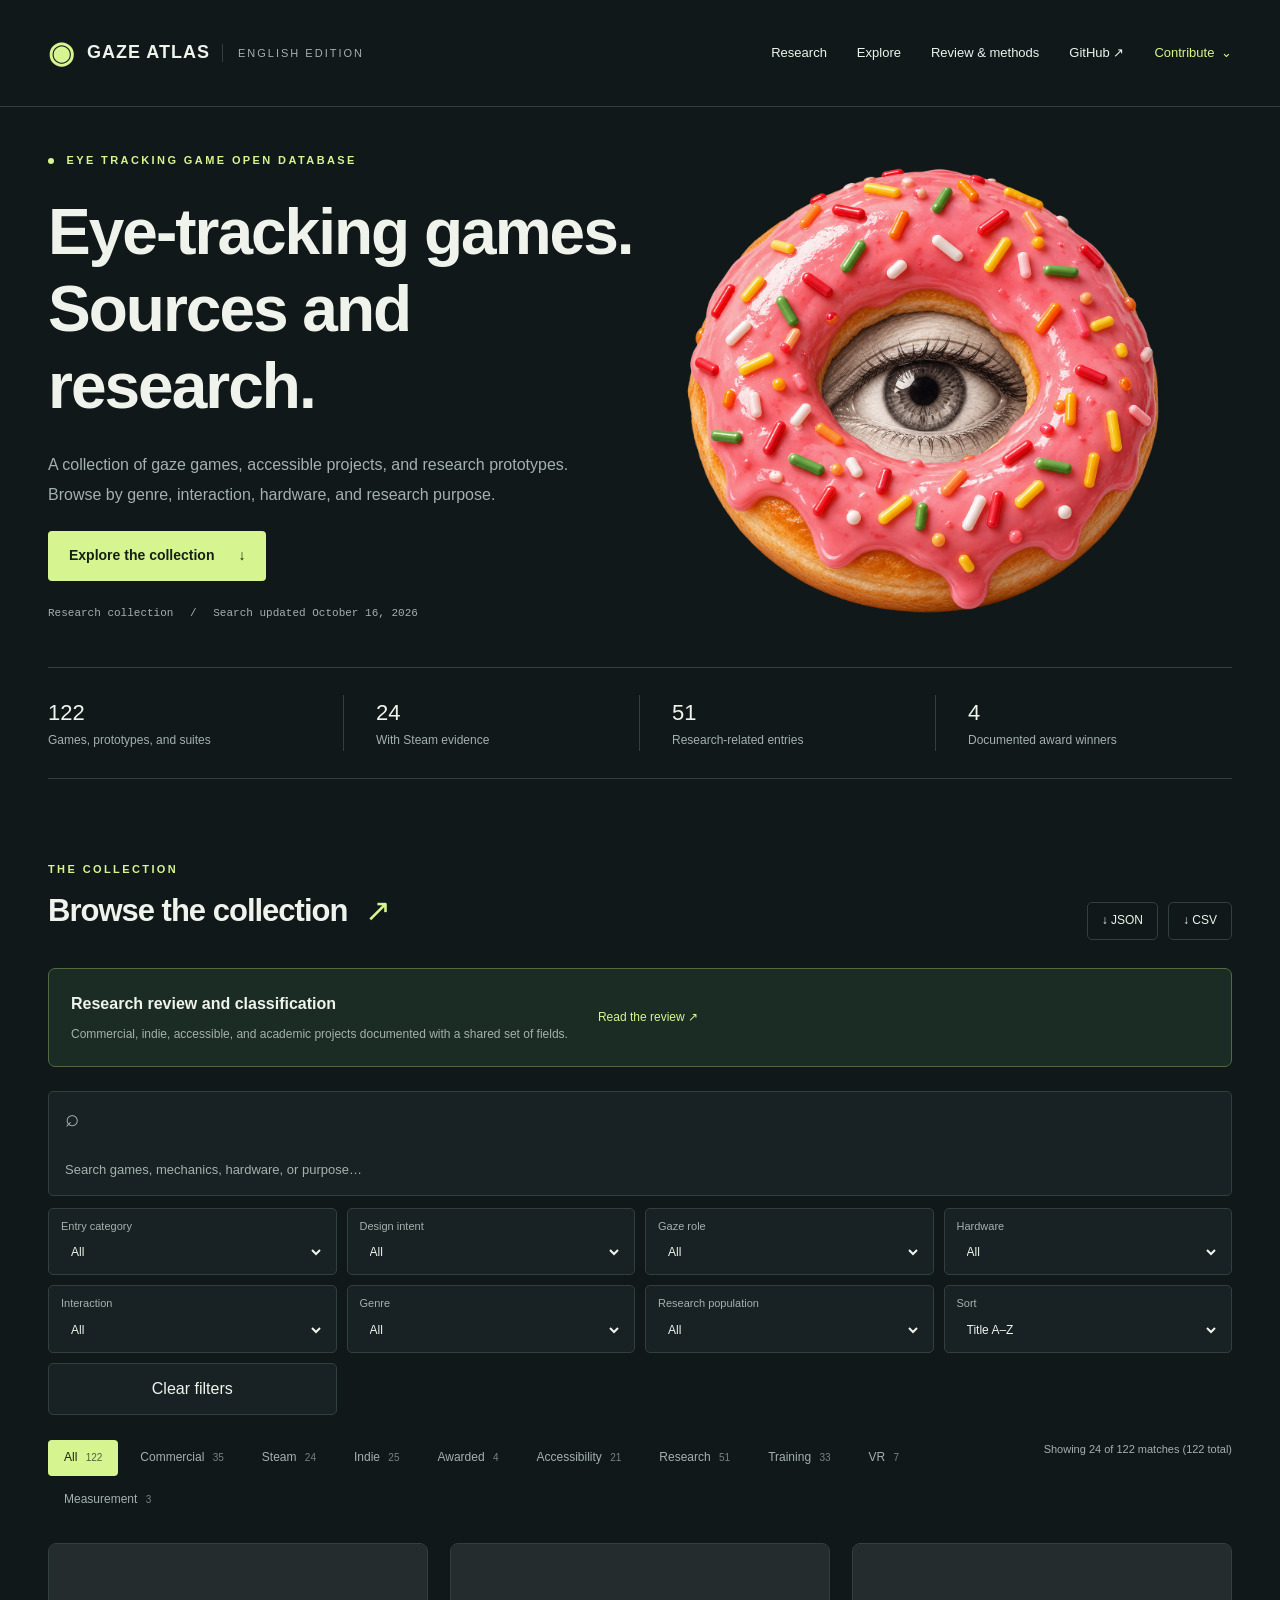
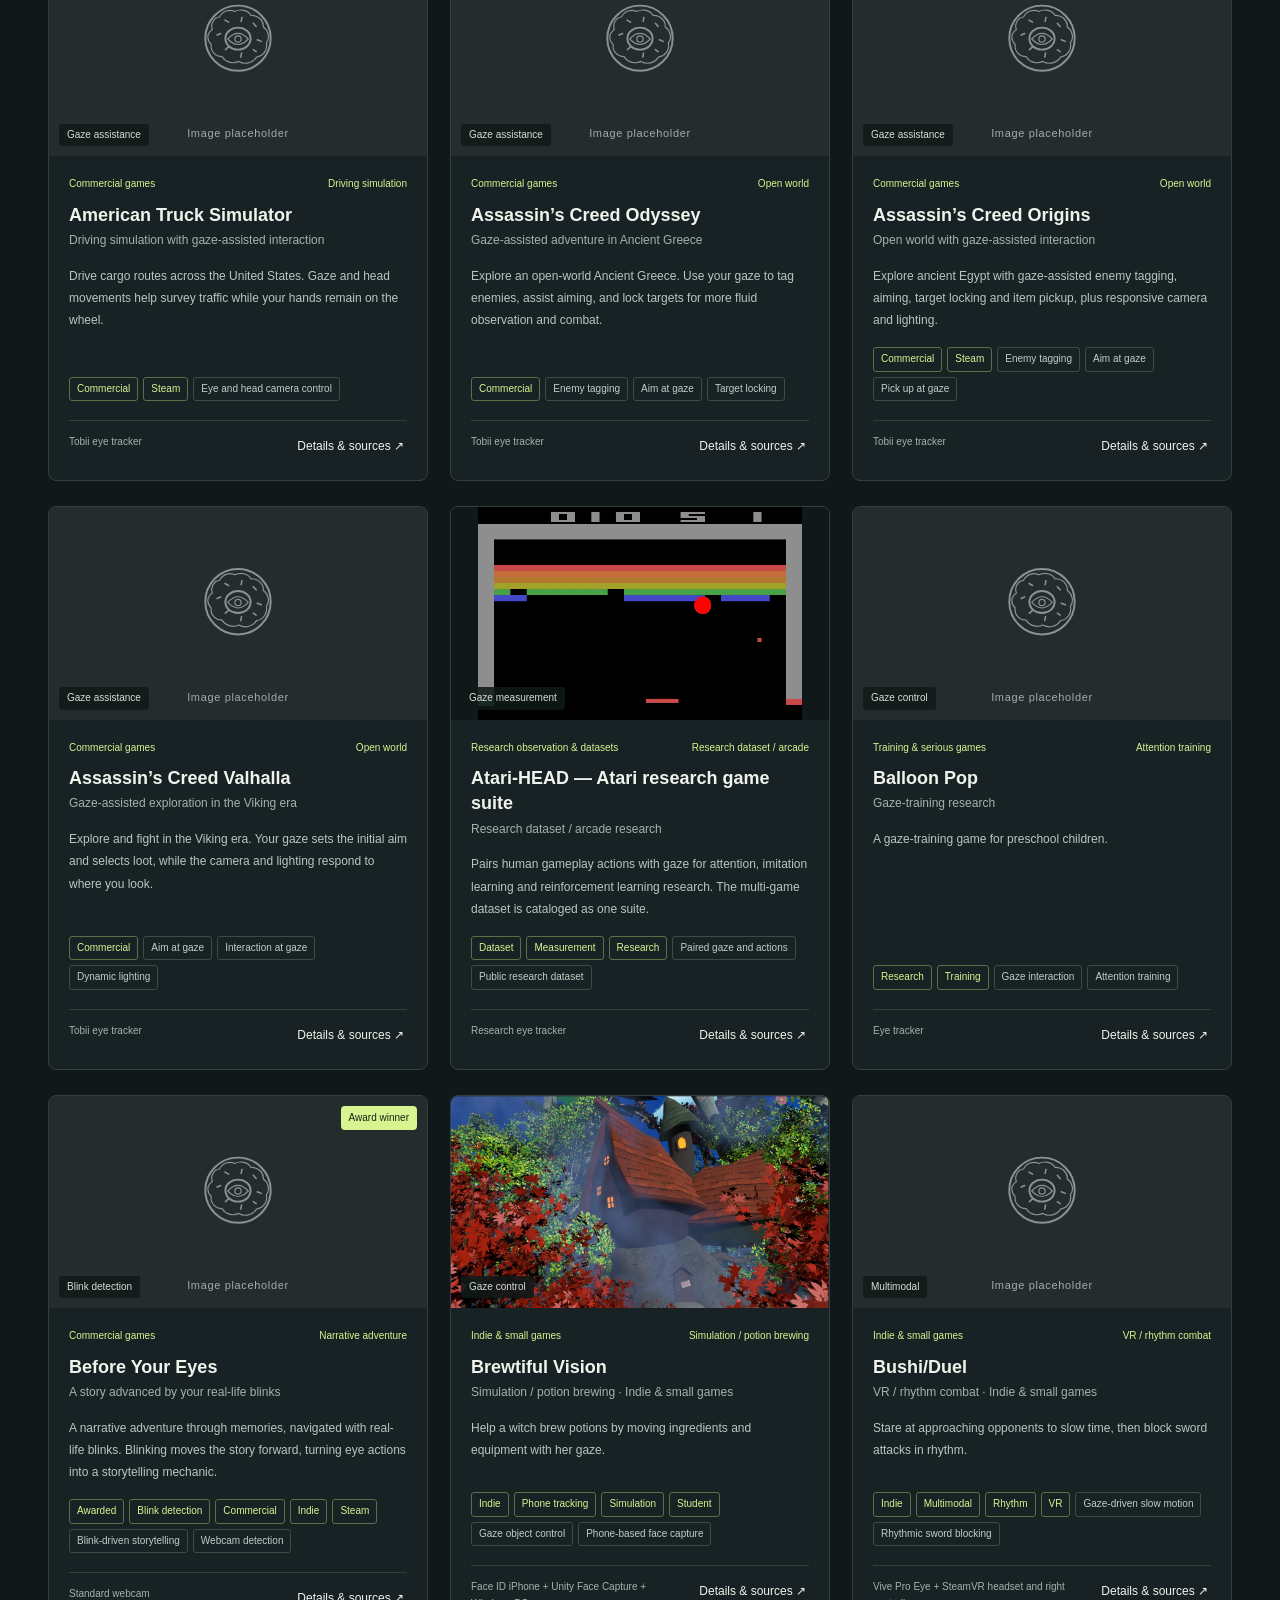
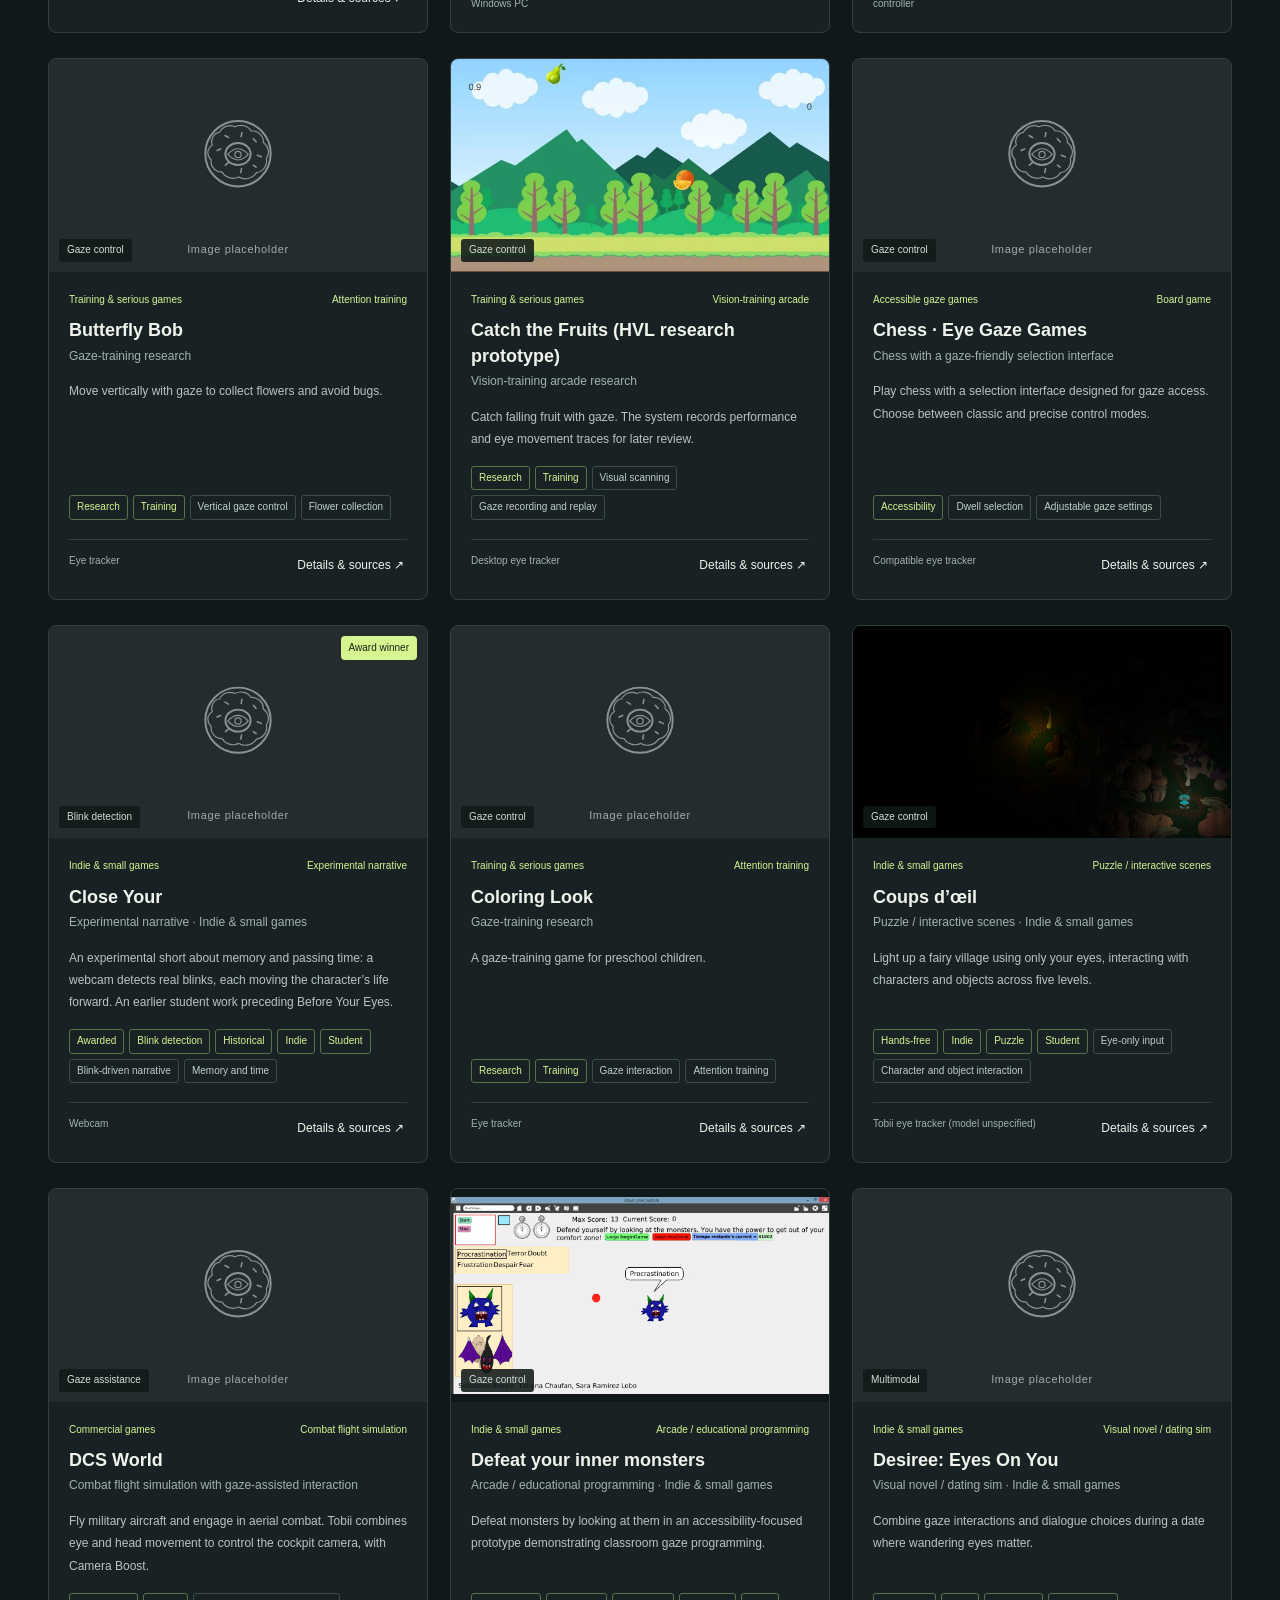
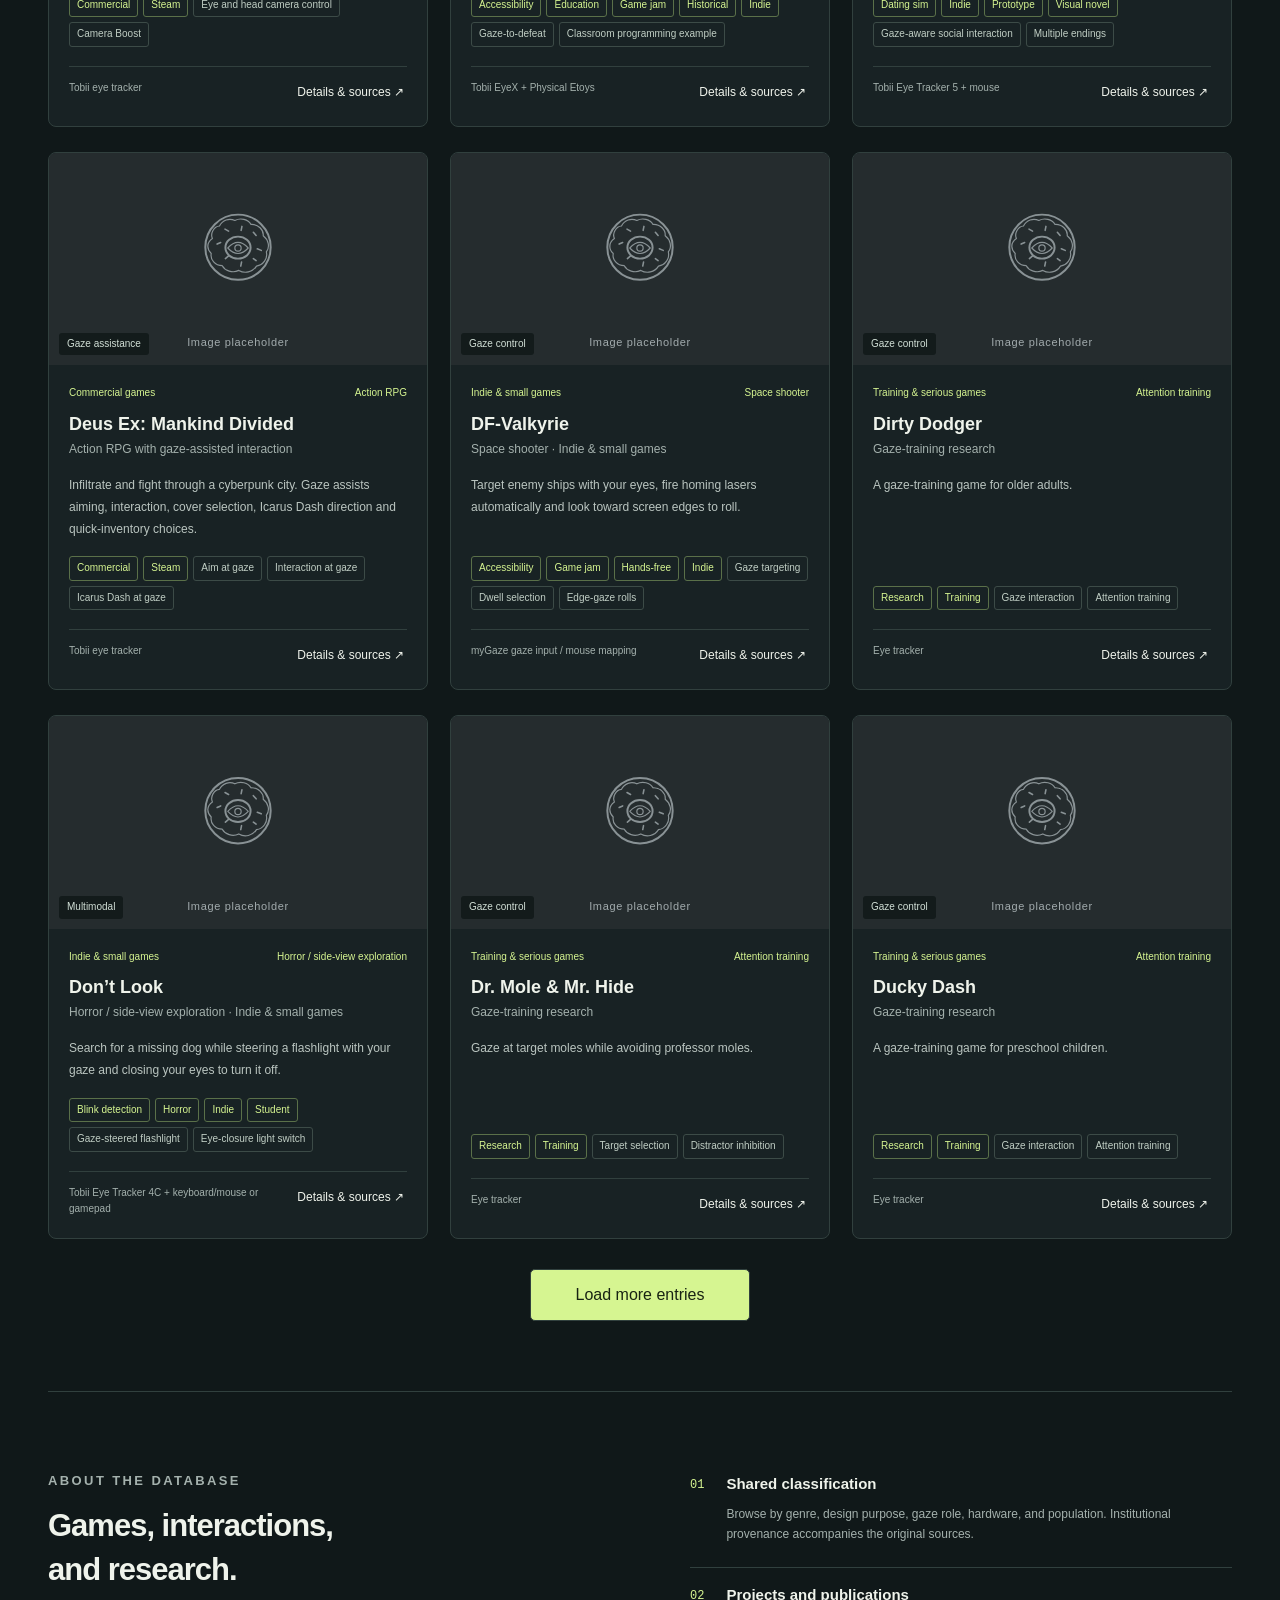
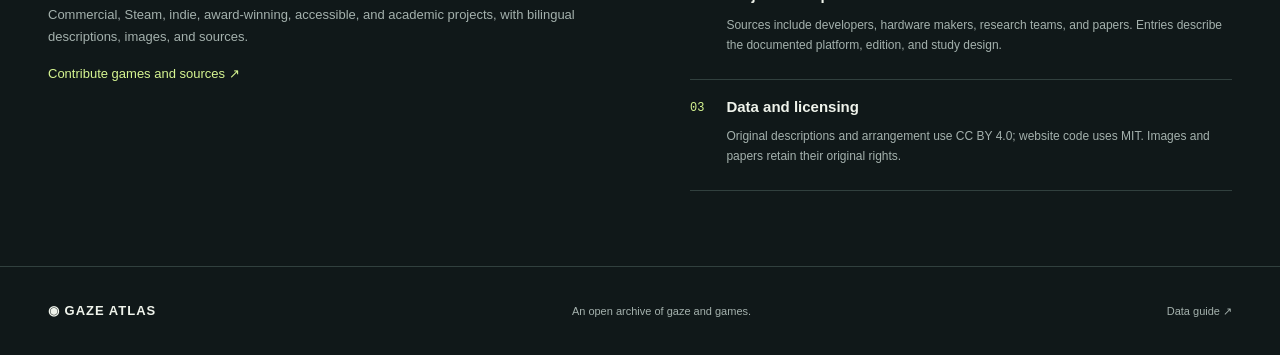
==== commit 6e54c581: "Keep Chinese edition available separately from English navigation" ====
--- a/en/index.html
+++ b/en/index.html
@@ -1,6 +1,6 @@
 <!doctype html>
-<html lang="en"><head><meta charset="utf-8"><meta name="viewport" content="width=device-width,initial-scale=1"><meta name="description" content="An open database of eye-tracking games: commercial titles, accessible gaze games, and research prototypes, with images, hardware requirements, and sources."><title>Gaze Atlas · Eye-Tracking Game Open Database</title><link rel="stylesheet" href="../style.css?v=20261022-research"><script src="../app.js?v=20261022-research" defer></script><link rel="alternate" hreflang="zh-CN" href="../"><link rel="alternate" hreflang="en" href="./"><style>html[lang=en] h1{font-size:clamp(44px,5vw,70px);letter-spacing:-2px}html[lang=en] .stats strong{font-size:22px}html[lang=en] .toolbar label{flex-wrap:wrap}html[lang=en] .detail-body dl{grid-template-columns:105px 1fr}@media(max-width:640px){html[lang=en] .hero h1{font-size:48px}html[lang=en] nav{gap:12px}html[lang=en] h2{font-size:23px}html[lang=en] .section-head{gap:10px}html[lang=en] .downloads{flex-shrink:0}html[lang=en] .filter-row button{font-size:11px;padding:8px}html[lang=en] .toolbar select{max-width:140px}}</style><script src="../community.js?v=20261022-research" defer></script></head>
-<body><a class="skip" href="#catalog">Skip to game collection</a><header><a class="brand" href="./"><span class="eye">◉</span> GAZE ATLAS <span class="brand-sub">ENGLISH EDITION</span></a><nav aria-label="Main navigation"><a href="research.html">Research</a><a href="../" lang="zh-CN" aria-label="Switch to Chinese">Chinese</a><a href="#catalog">Explore</a><a href="review.html">Review & methods</a><a href="https://github.com/sharkburger/eyeTrackingGame_OpenDataBase" target="_blank" rel="noopener">GitHub ↗</a><details class="community-menu"><summary>Contribute <span aria-hidden="true">⌄</span></summary><div class="community-dropdown"><a href="research.html#contribute-paper">Submit a paper</a><a href="contribute.html#submit">Submit a game</a><a href="contribute.html#forms">Bilingual forms</a><a href="contribute.html#guide">Contribution guide</a><a href="contribute.html#checks">Automated checks</a><a href="contributors.html">Contributors</a></div></details></nav></header>
+<html lang="en"><head><meta charset="utf-8"><meta name="viewport" content="width=device-width,initial-scale=1"><meta name="description" content="An open database of eye-tracking games: commercial titles, accessible gaze games, and research prototypes, with images, hardware requirements, and sources."><title>Gaze Atlas · Eye-Tracking Game Open Database</title><link rel="stylesheet" href="../style.css?v=20261022-research"><script src="../app.js?v=20261022-research-update" defer></script><link rel="alternate" hreflang="zh-CN" href="../"><link rel="alternate" hreflang="en" href="./"><style>html[lang=en] h1{font-size:clamp(44px,5vw,70px);letter-spacing:-2px}html[lang=en] .stats strong{font-size:22px}html[lang=en] .toolbar label{flex-wrap:wrap}html[lang=en] .detail-body dl{grid-template-columns:105px 1fr}@media(max-width:640px){html[lang=en] .hero h1{font-size:48px}html[lang=en] nav{gap:12px}html[lang=en] h2{font-size:23px}html[lang=en] .section-head{gap:10px}html[lang=en] .downloads{flex-shrink:0}html[lang=en] .filter-row button{font-size:11px;padding:8px}html[lang=en] .toolbar select{max-width:140px}}</style><script src="../community.js?v=20261022-research" defer></script></head>
+<body><a class="skip" href="#catalog">Skip to game collection</a><header><a class="brand" href="./"><span class="eye">◉</span> GAZE ATLAS <span class="brand-sub">ENGLISH EDITION</span></a><nav aria-label="Main navigation"><a href="research.html">Research</a><a href="#catalog">Explore</a><a href="review.html">Review & methods</a><a href="https://github.com/sharkburger/eyeTrackingGame_OpenDataBase" target="_blank" rel="noopener">GitHub ↗</a><details class="community-menu"><summary>Contribute <span aria-hidden="true">⌄</span></summary><div class="community-dropdown"><a href="research.html#contribute-paper">Submit a paper</a><a href="contribute.html#submit">Submit a game</a><a href="contribute.html#forms">Bilingual forms</a><a href="contribute.html#guide">Contribution guide</a><a href="contribute.html#checks">Automated checks</a><a href="contributors.html">Contributors</a></div></details></nav></header>
 <main><section class="hero"><div><p class="eyebrow"><span></span> EYE TRACKING GAME OPEN DATABASE</p><h1>Eye-tracking games.<br>Sources and research.</h1><p class="intro">A collection of gaze games, accessible projects, and research prototypes.<br>Browse by genre, interaction, hardware, and research purpose.</p><div class="hero-actions"><a class="primary" href="#catalog">Explore the collection <span>↓</span></a></div><p class="edition">Research collection <span>/</span> Search updated October 16, 2026</p></div><div class="hero-art hero-donut" aria-hidden="true"><img src="../assets/donut-eye.png?v=20261022-research" alt="" width="1254" height="1254" fetchpriority="high"></div></section>
 <section class="stats" aria-label="Database statistics"><div><strong id="total">…</strong><span>Games, prototypes, and suites</span></div><div><strong id="steam-count">…</strong><span>With Steam evidence</span></div><div><strong id="research-count">…</strong><span>Research-related entries</span></div><div><strong id="award-count">…</strong><span>Documented award winners</span></div></section>
 <section id="catalog" class="catalog"><div class="section-head"><div><p class="eyebrow">THE COLLECTION</p><h2>Browse the collection<span>↗</span></h2></div><div class="downloads"><a href="data/games.json?v=20261022-research" download>↓ JSON</a><a href="data/games.csv?v=20261022-research" download>↓ CSV</a></div></div><div class="review-callout"><div><b>Research review and classification</b><p>Commercial, indie, accessible, and academic projects documented with a shared set of fields.</p></div><a href="review.html">Read the review ↗</a></div>
